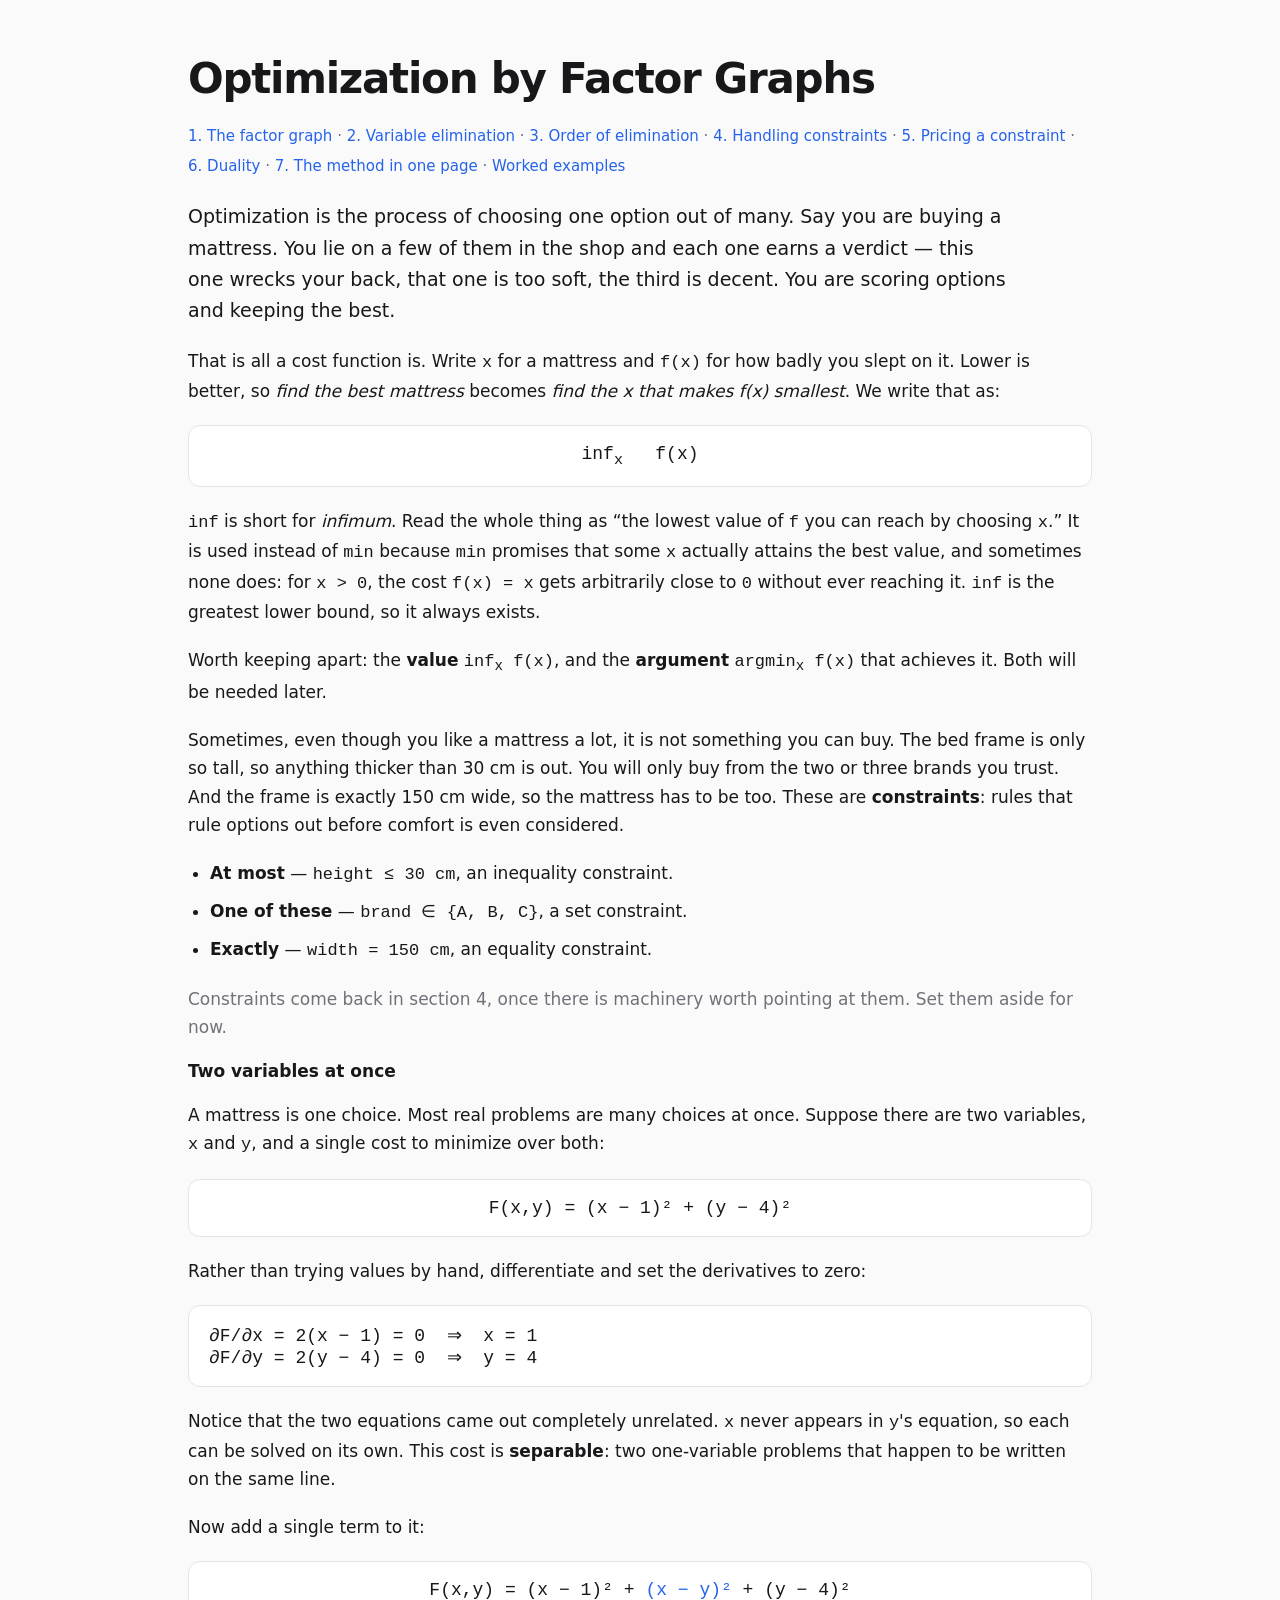
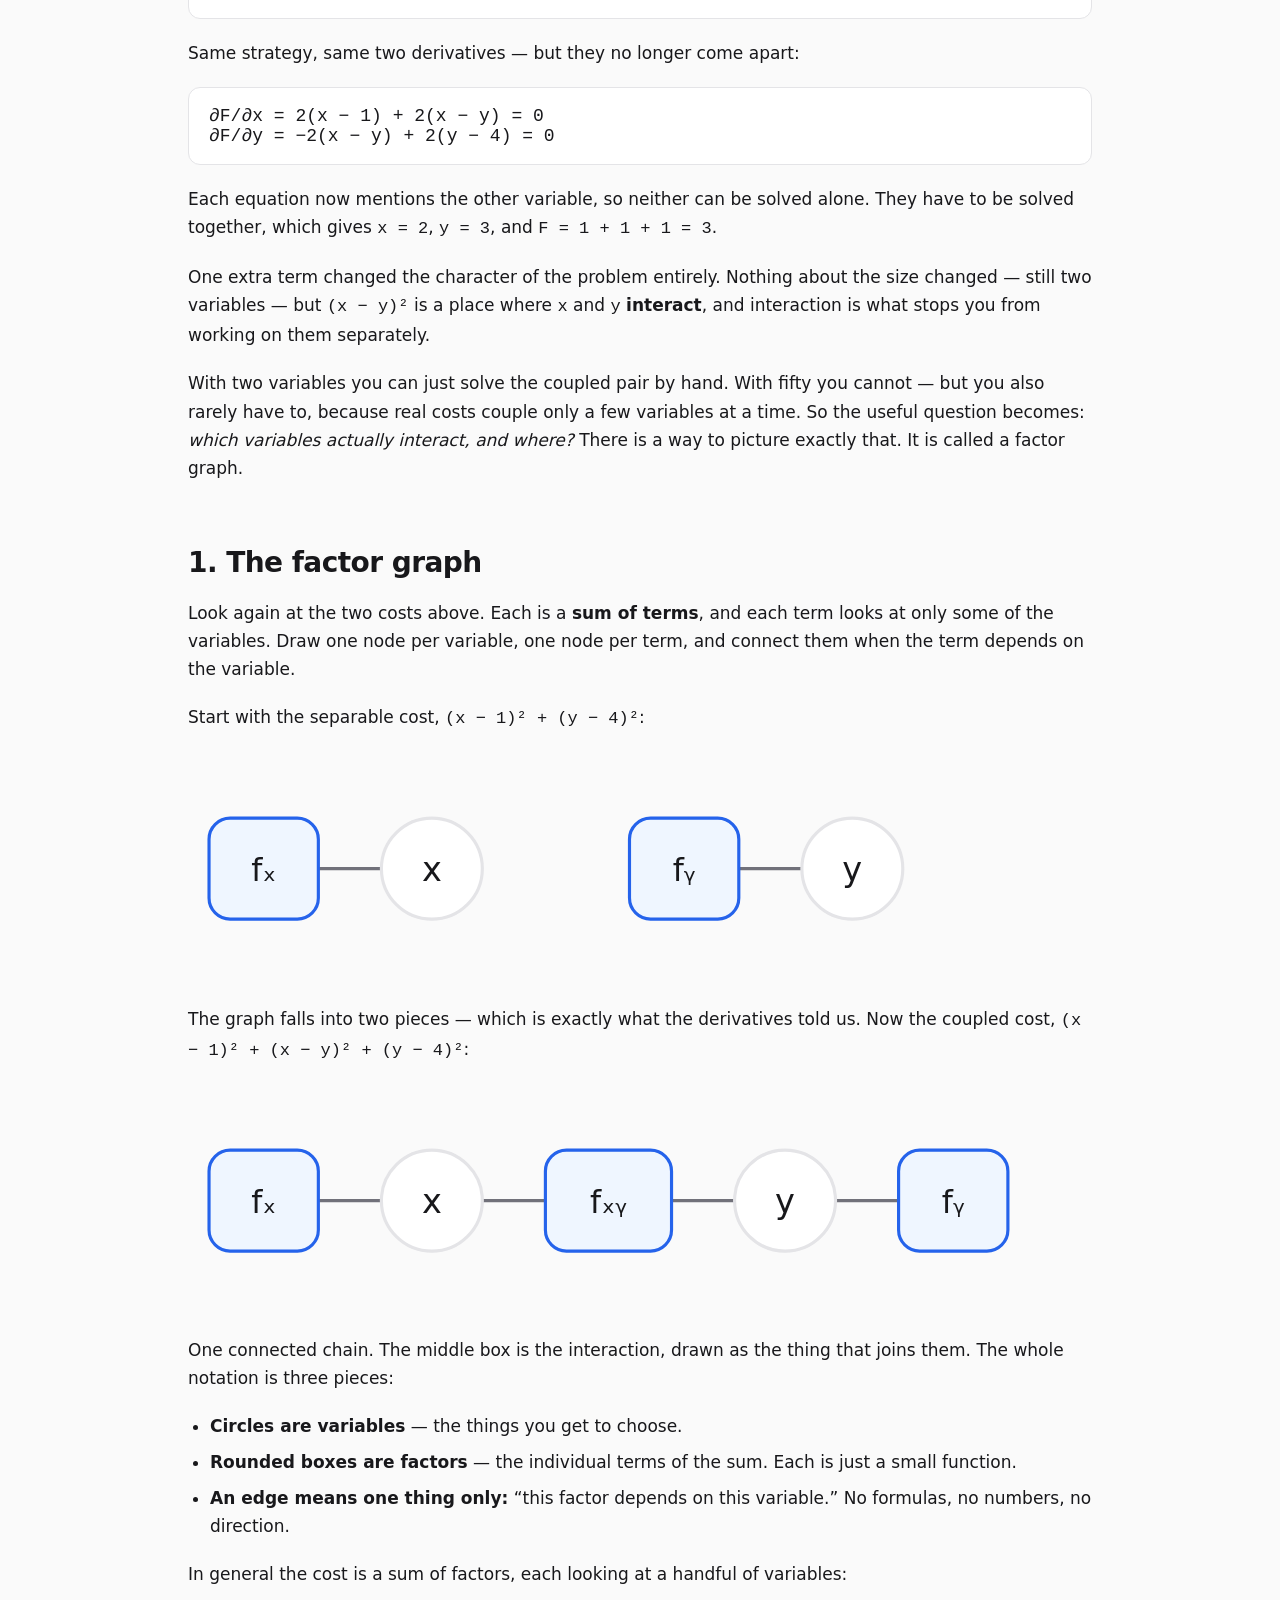
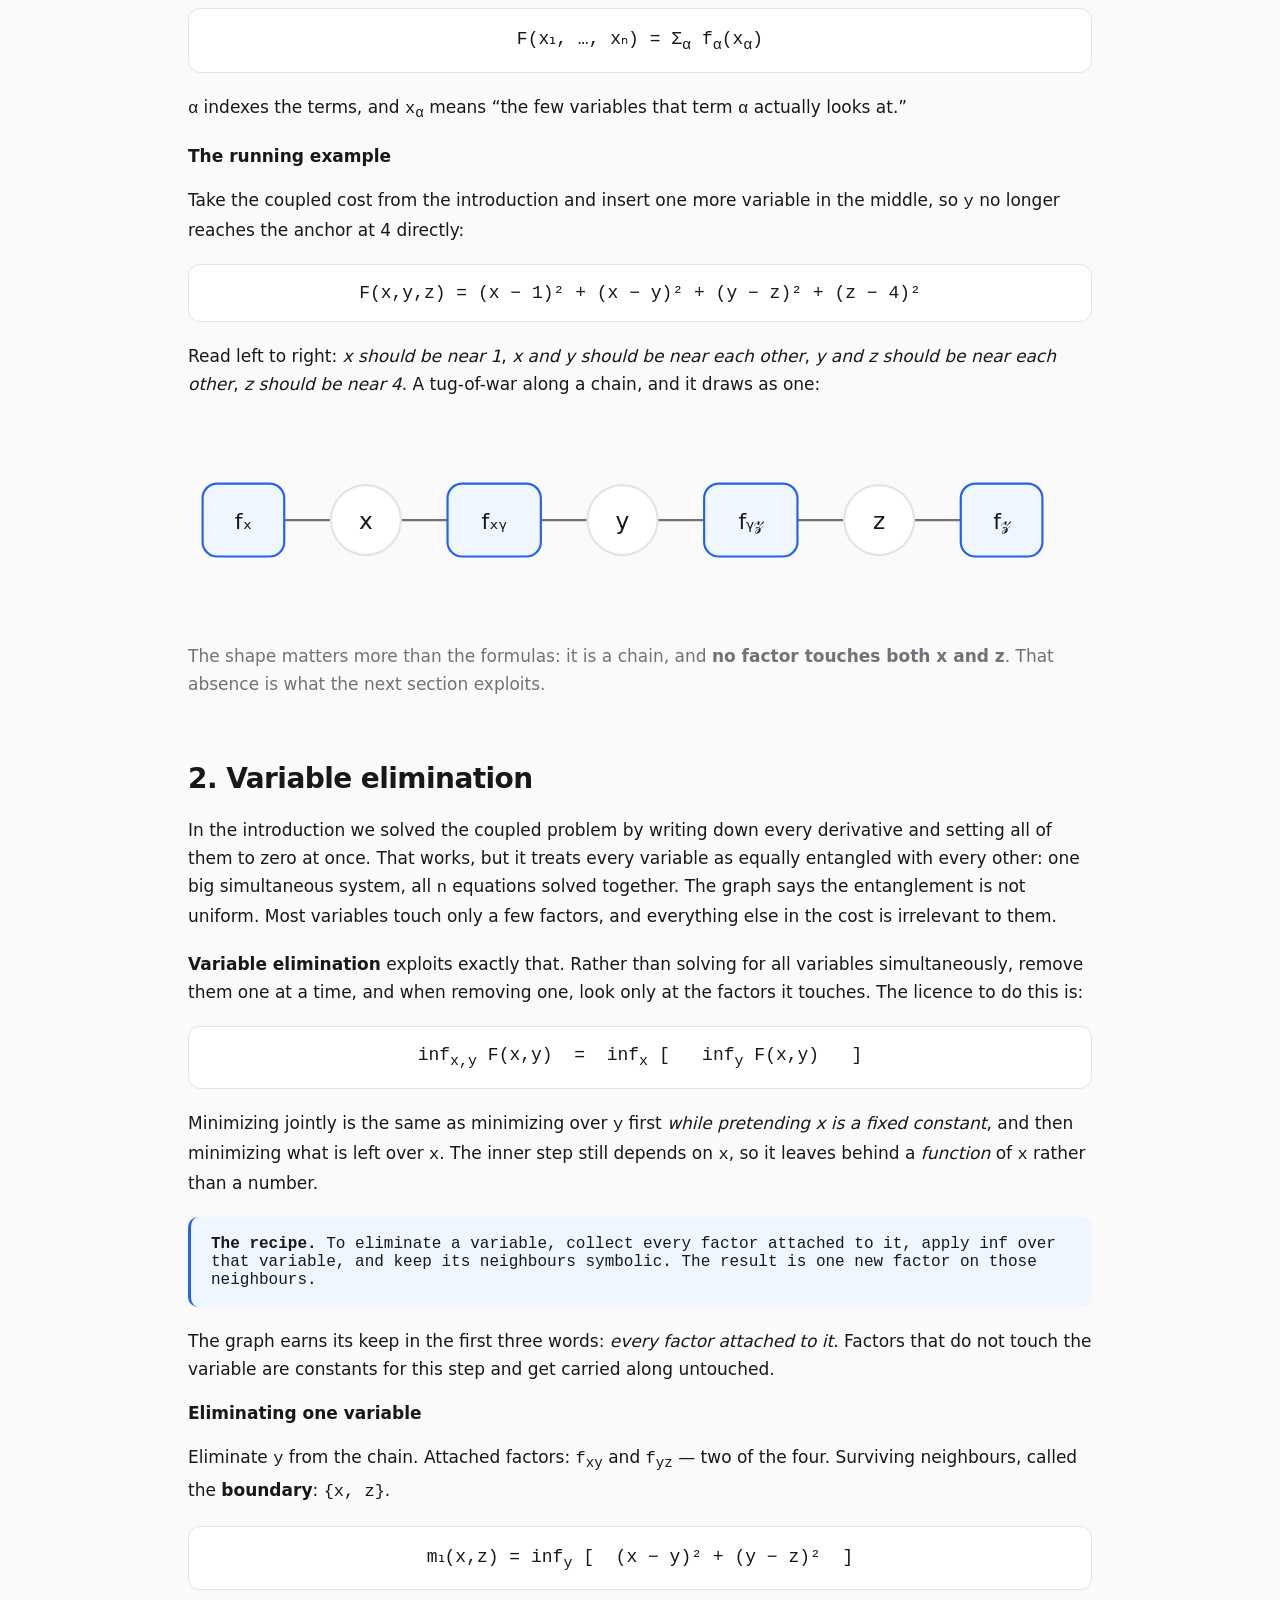
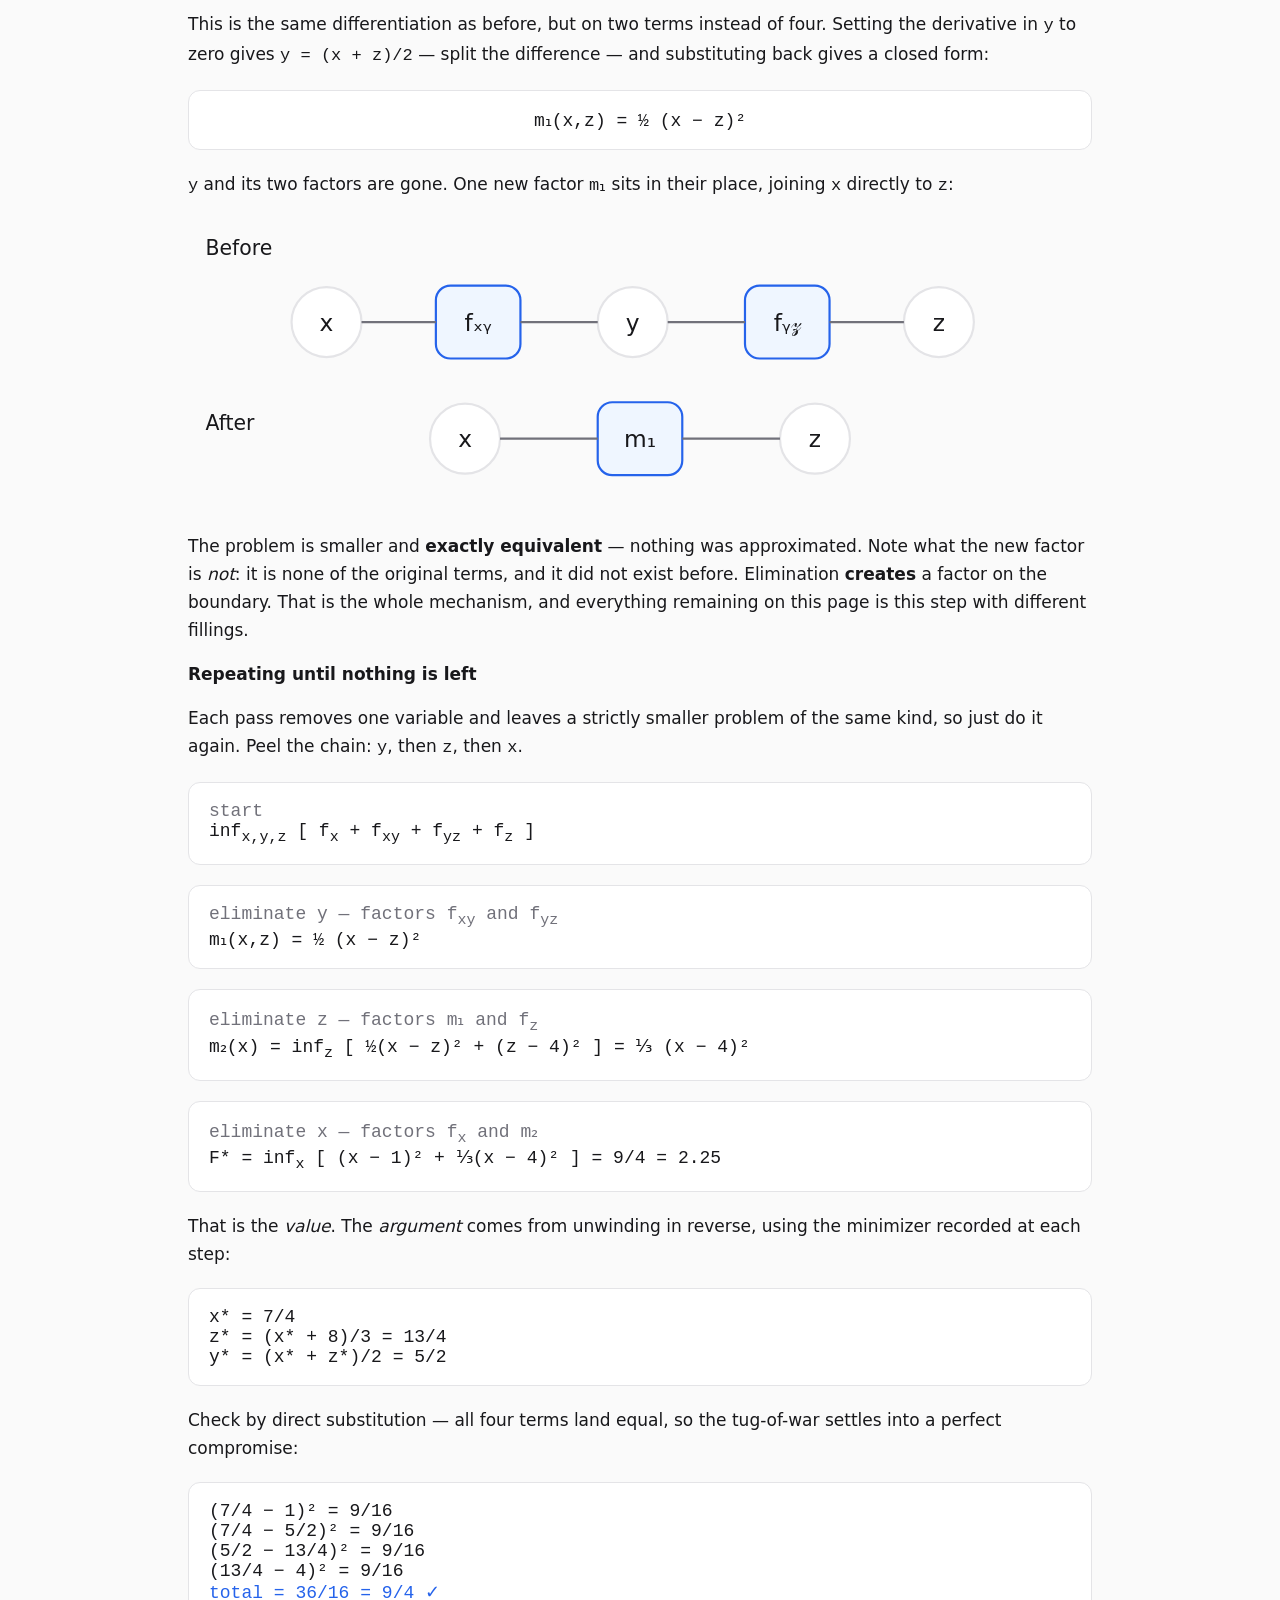
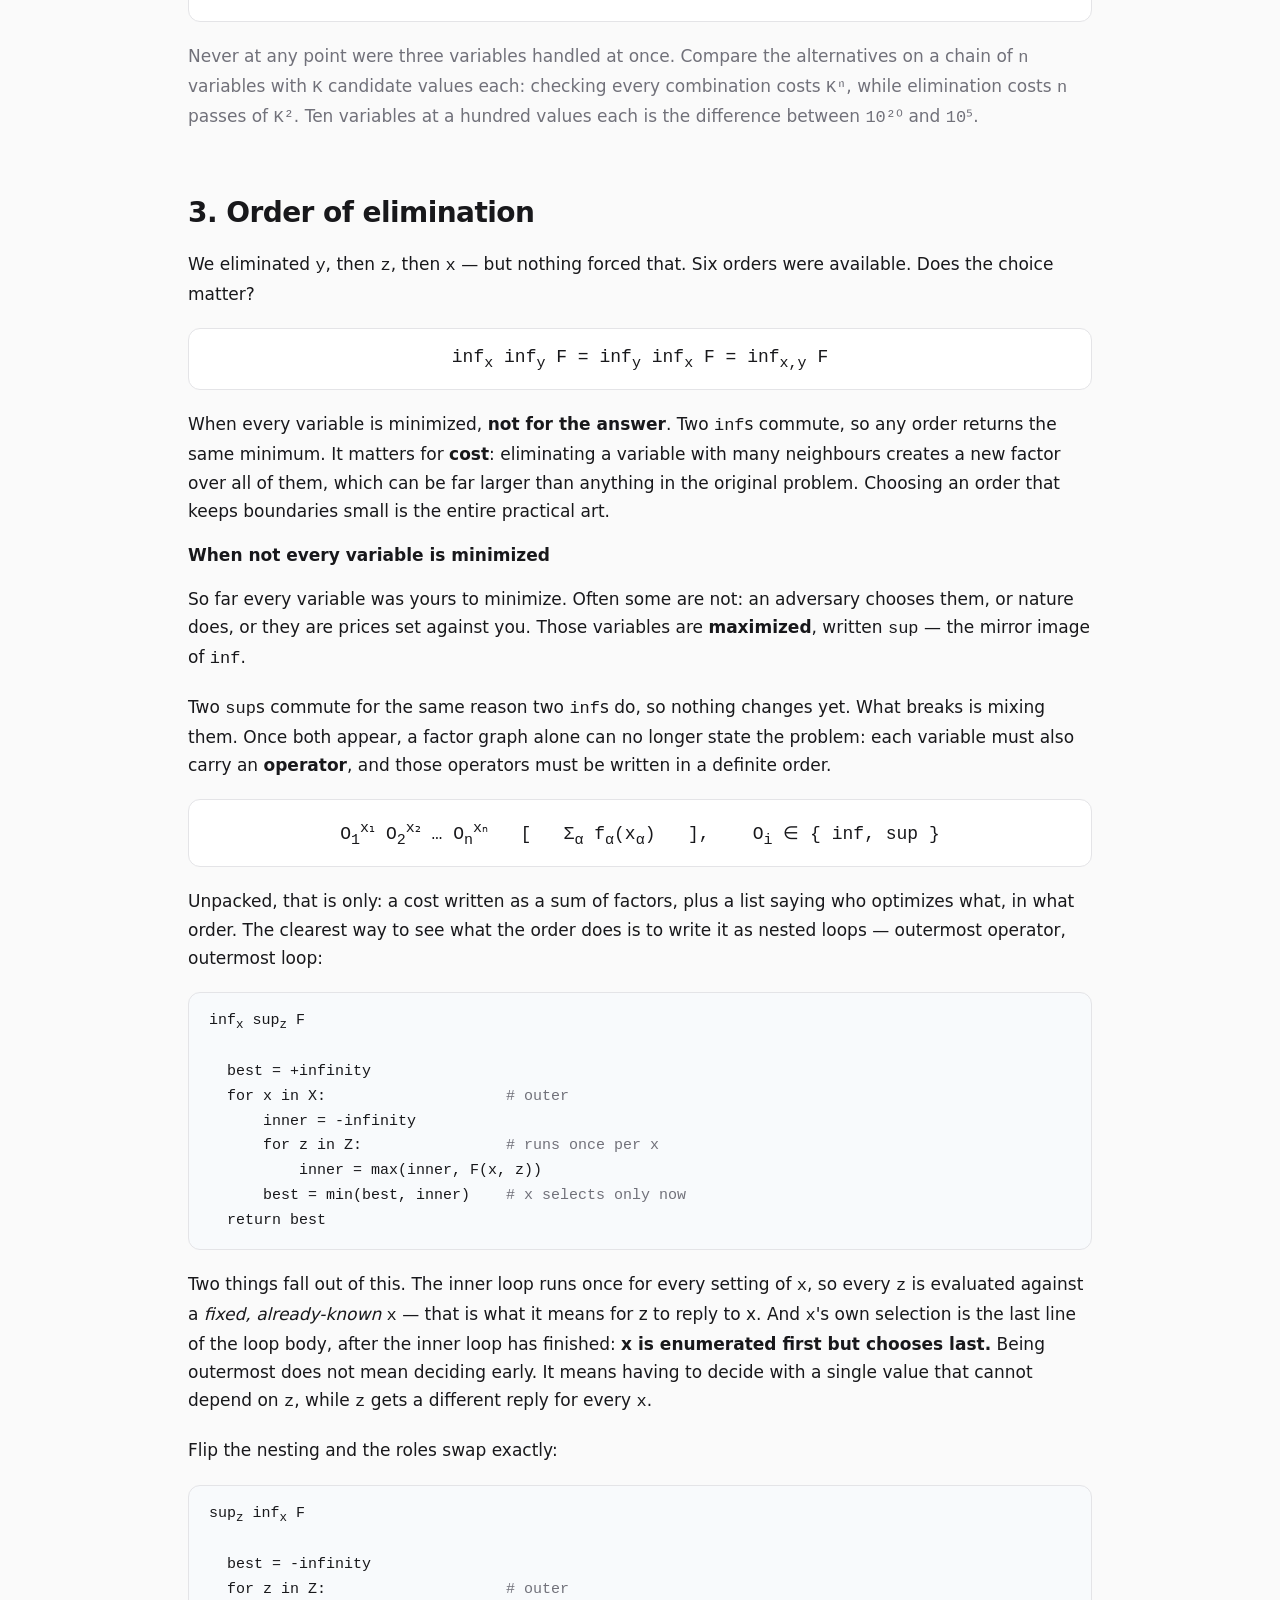
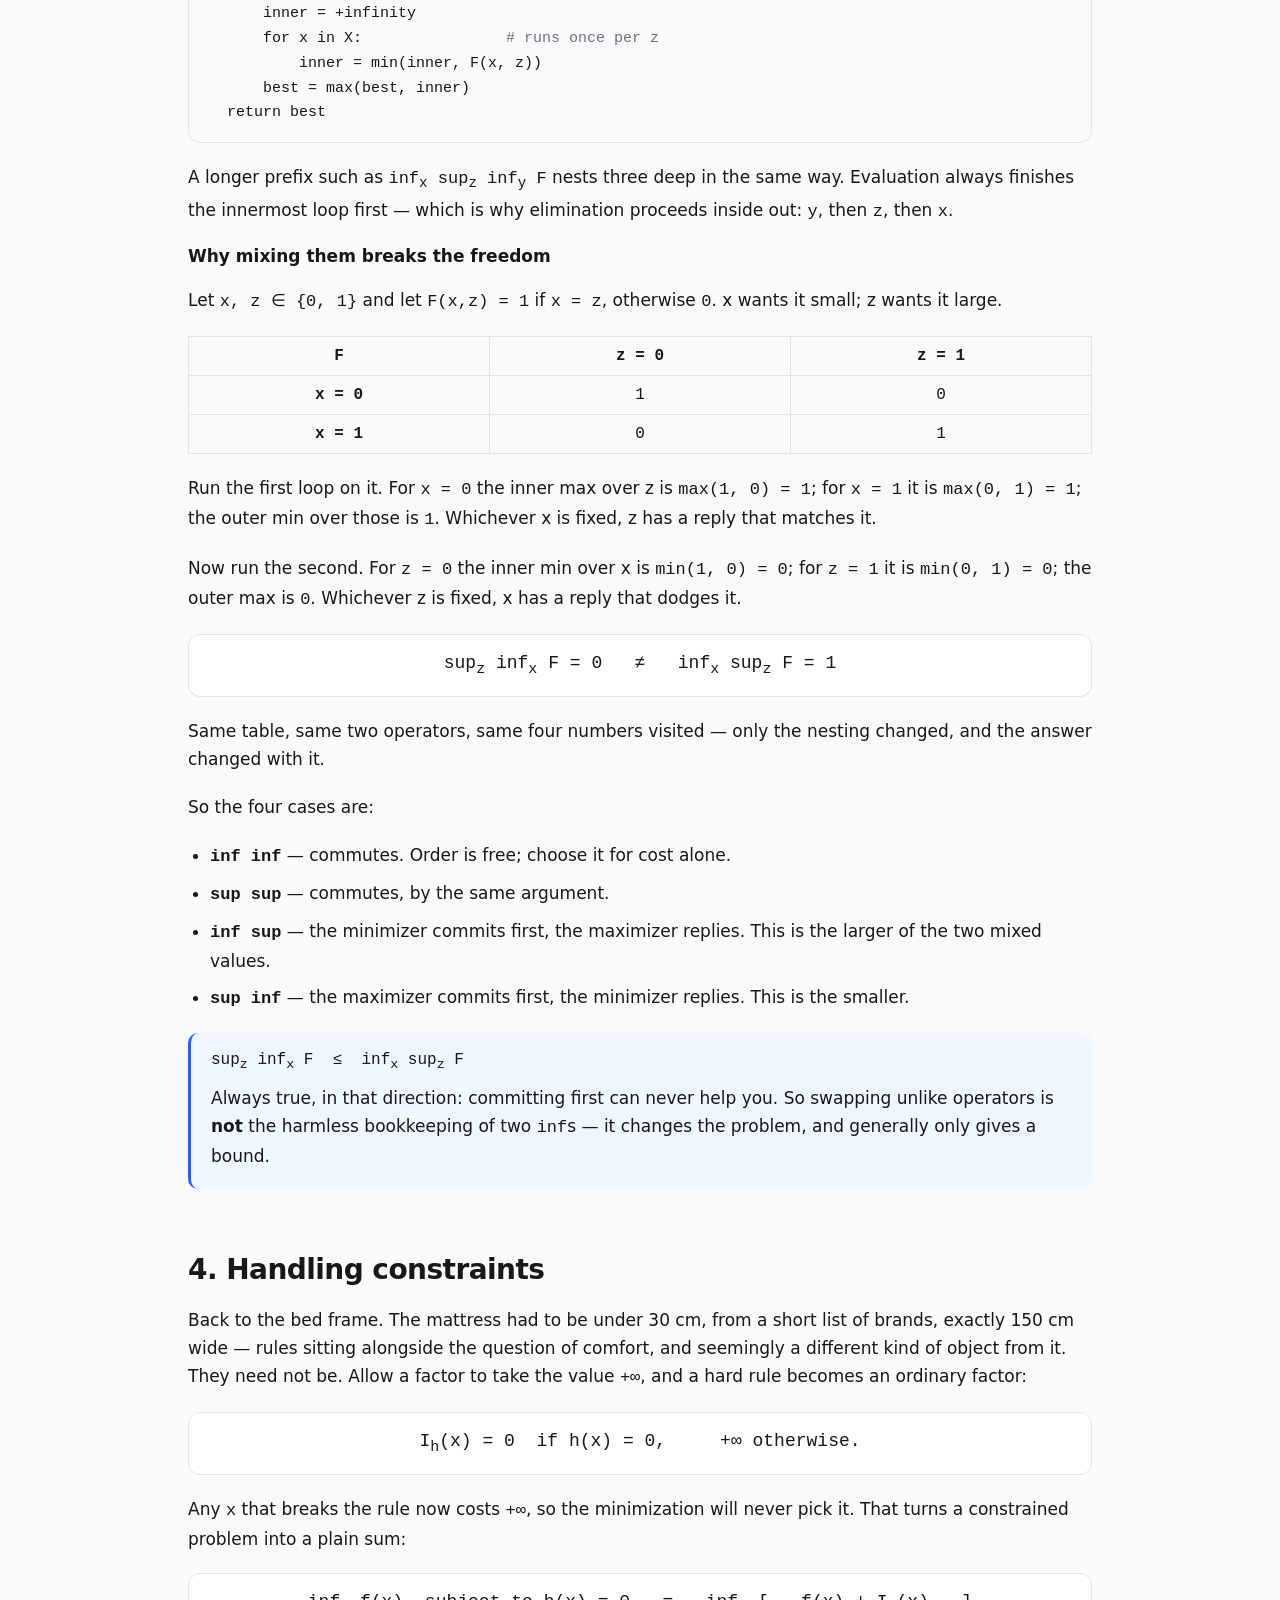
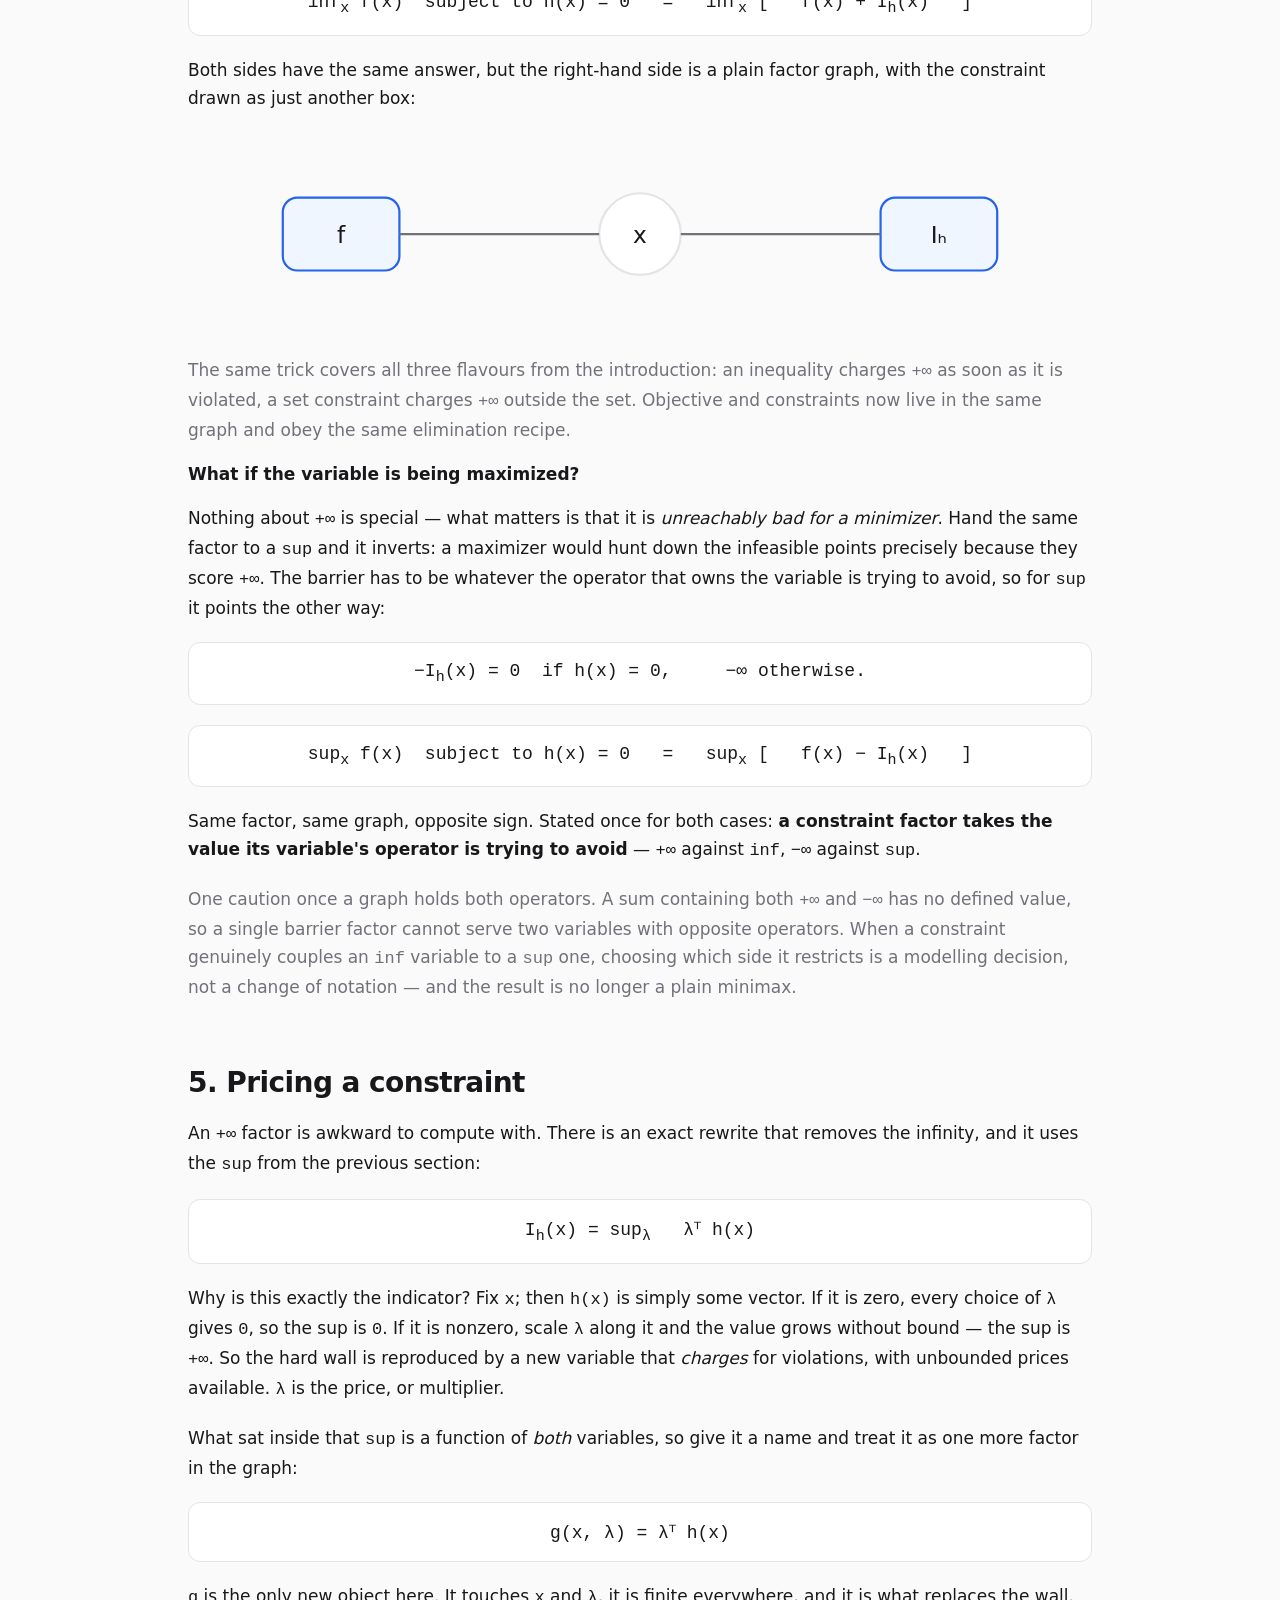
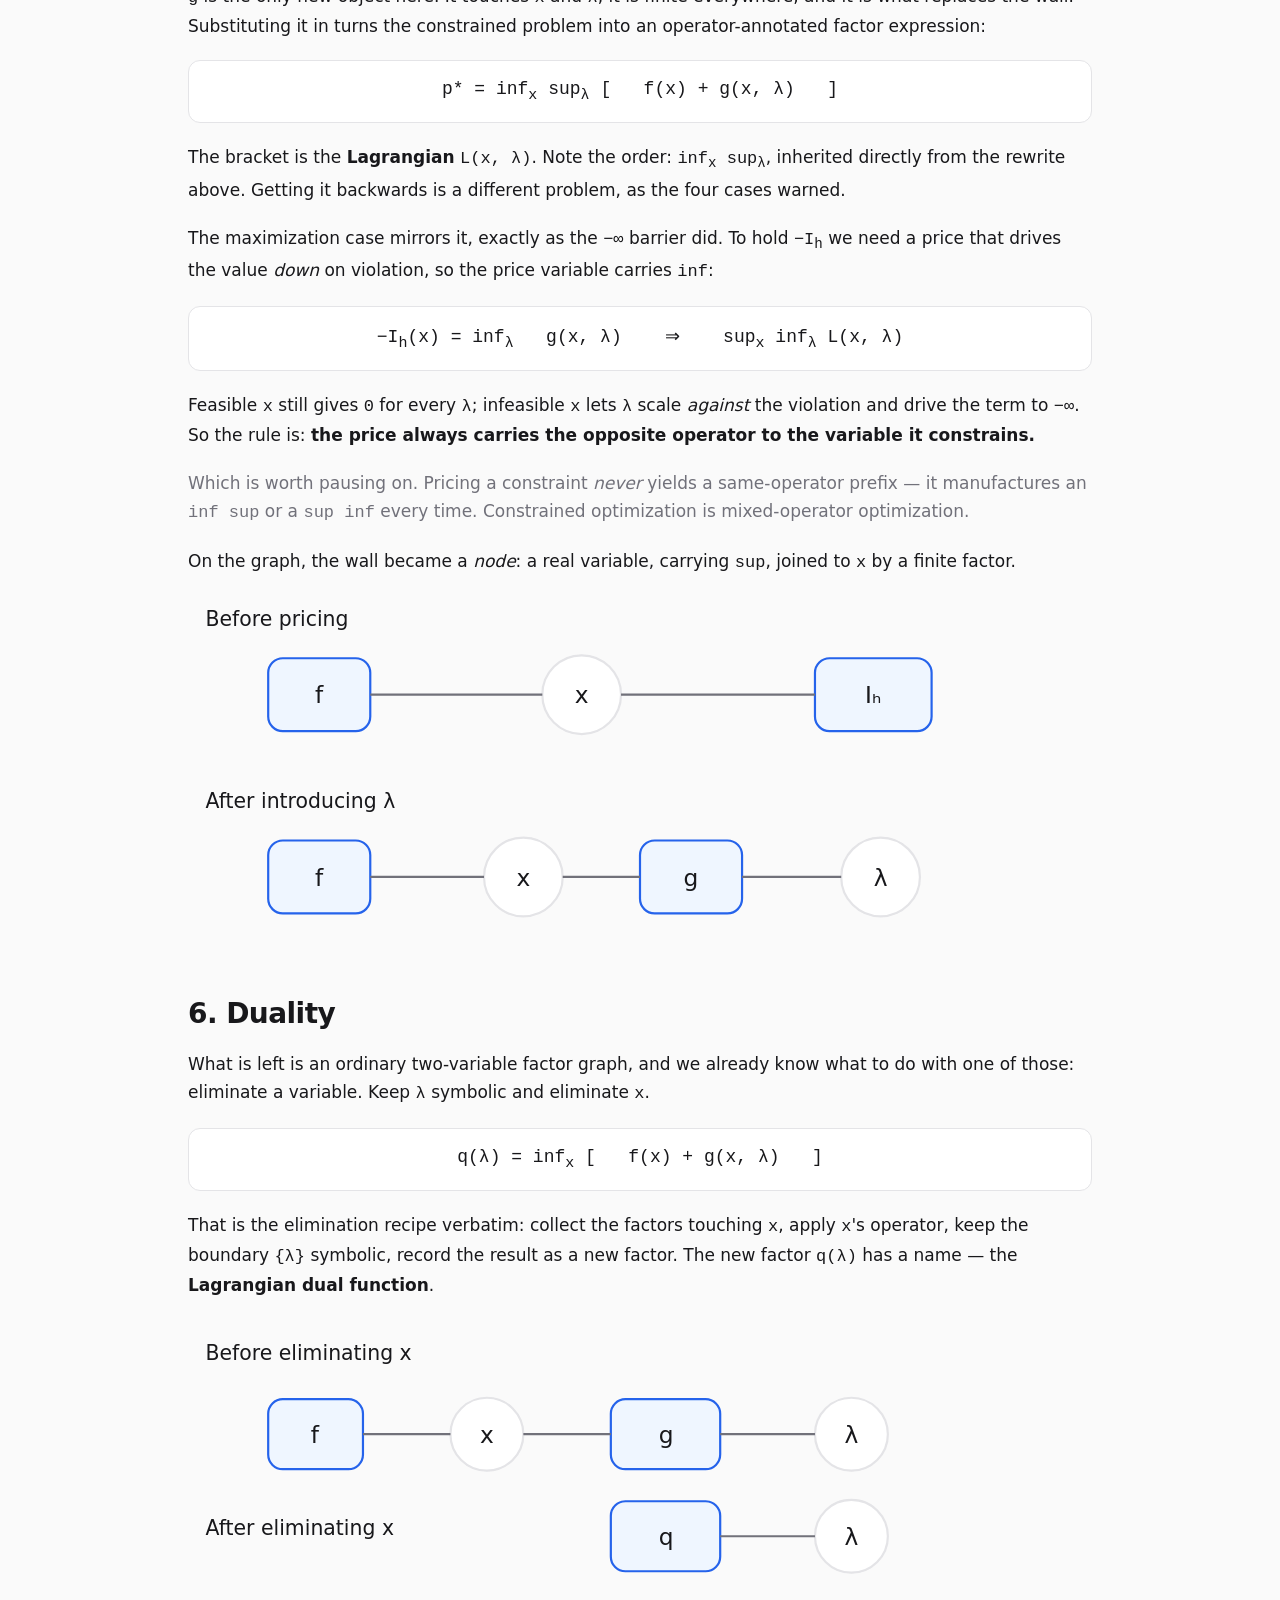
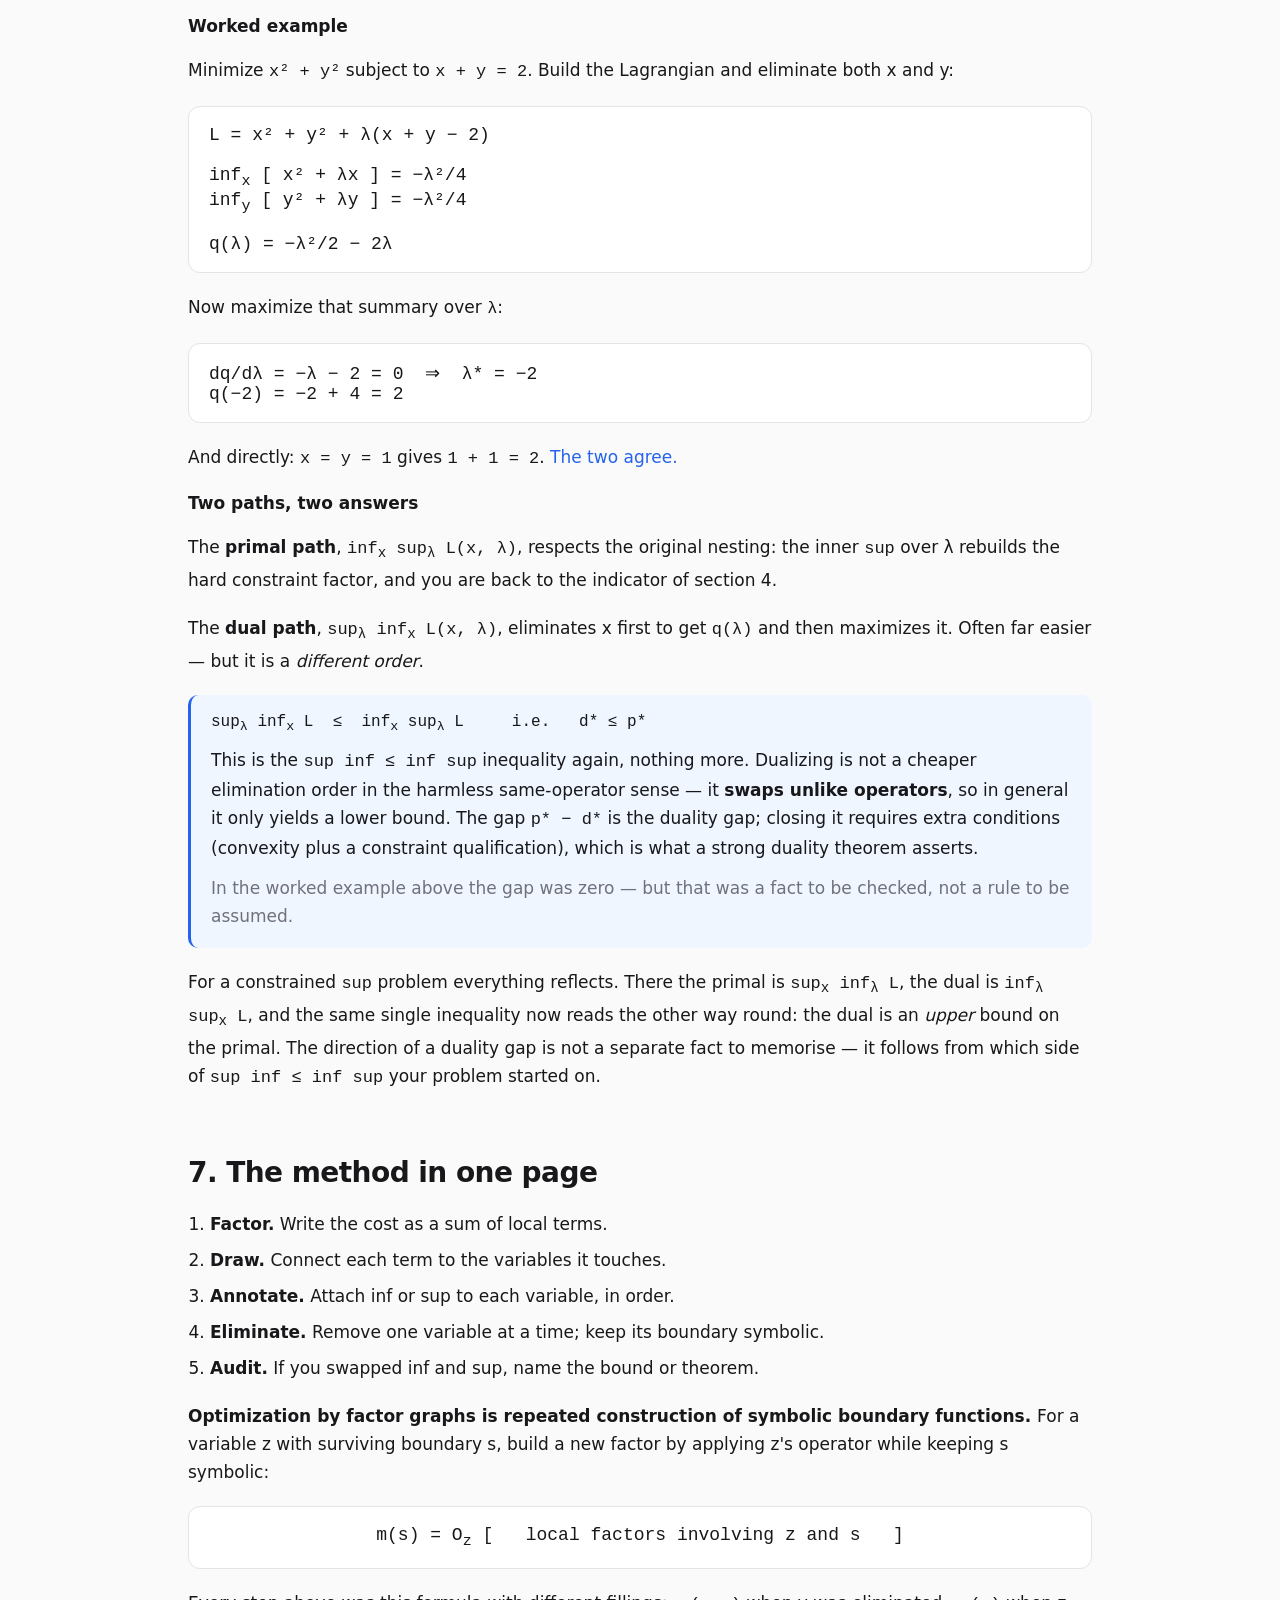
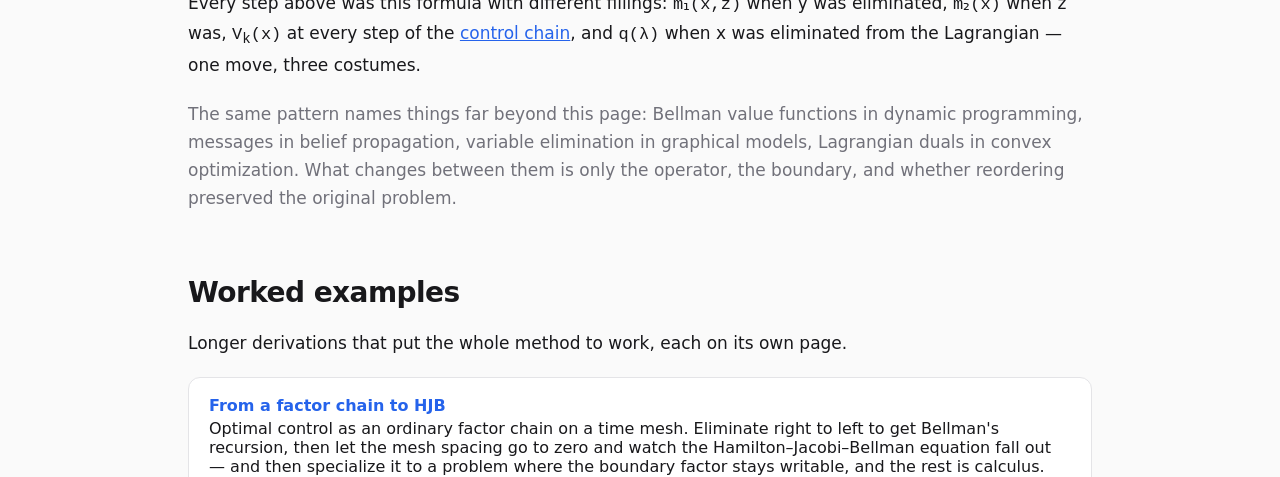
==== optimization/factor-graphs/index.html @ 4a29fe99 "vault backup: 2026-08-20 23:03:13" ====
<!doctype html>
<html lang="en">
<head>
  <meta charset="utf-8" />
  <meta name="viewport" content="width=device-width, initial-scale=1" />

  <title>Optimization by Factor Graphs</title>

  <link rel="stylesheet" href="style.css" />
</head>

<body>
<main>
<div id="fg-method">

  <!-- ======================================================
       INTRODUCTION
  ======================================================= -->

  <section id="intro">
    <h1>Optimization by Factor Graphs</h1>

    <nav class="contents">
      <a href="#factor-graph">1. The factor graph</a> ·
      <a href="#elimination">2. Variable elimination</a> ·
      <a href="#order">3. Order of elimination</a> ·
      <a href="#constraints">4. Handling constraints</a> ·
      <a href="#pricing">5. Pricing a constraint</a> ·
      <a href="#duality">6. Duality</a> ·
      <a href="#summary">7. The method in one page</a> ·
      <a href="#worked-examples">Worked examples</a>
    </nav>

    <p class="lead">
      Optimization is the process of choosing one option out of many. Say
      you are buying a mattress. You lie on a few of them in the shop and
      each one earns a verdict — this one wrecks your back, that one is too
      soft, the third is decent. You are scoring options and keeping the
      best.
    </p>

    <p>
      That is all a cost function is. Write <span class="math">x</span> for
      a mattress and <span class="math">f(x)</span> for how badly you slept
      on it. Lower is better, so <em>find the best mattress</em> becomes
      <em>find the x that makes f(x) smallest</em>. We write that as:
    </p>

    <div class="equation math centered">
      inf<sub>x</sub> &nbsp; f(x)
    </div>

    <p>
      <span class="math">inf</span> is short for <em>infimum</em>. Read the
      whole thing as “the lowest value of <span class="math">f</span> you
      can reach by choosing <span class="math">x</span>.” It is used instead
      of <span class="math">min</span> because
      <span class="math">min</span> promises that some
      <span class="math">x</span> actually attains the best value, and
      sometimes none does: for <span class="math">x &gt; 0</span>, the cost
      <span class="math">f(x) = x</span> gets arbitrarily close to
      <span class="math">0</span> without ever reaching it.
      <span class="math">inf</span> is the greatest lower bound, so it
      always exists.
    </p>

    <p>
      Worth keeping apart: the <strong>value</strong>
      <span class="math">inf<sub>x</sub> f(x)</span>, and the
      <strong>argument</strong> <span class="math">argmin<sub>x</sub> f(x)</span>
      that achieves it. Both will be needed later.
    </p>

    <p>
      Sometimes, even though you like a mattress a lot, it is not something
      you can buy. The bed frame is only so tall, so anything thicker than
      30 cm is out. You will only buy from the two or three brands you
      trust. And the frame is exactly 150 cm wide, so the mattress has to be
      too. These are <strong>constraints</strong>: rules that rule options
      out before comfort is even considered.
    </p>

    <ul>
      <li>
        <strong>At most</strong> —
        <span class="math">height ≤ 30 cm</span>, an inequality constraint.
      </li>
      <li>
        <strong>One of these</strong> —
        <span class="math">brand ∈ {A, B, C}</span>, a set constraint.
      </li>
      <li>
        <strong>Exactly</strong> —
        <span class="math">width = 150 cm</span>, an equality constraint.
      </li>
    </ul>

    <p class="muted">
      Constraints come back in section 4, once there is machinery worth
      pointing at them. Set them aside for now.
    </p>

    <h3>Two variables at once</h3>

    <p>
      A mattress is one choice. Most real problems are many choices at once.
      Suppose there are two variables, <span class="math">x</span> and
      <span class="math">y</span>, and a single cost to minimize over both:
    </p>

    <div class="equation math centered">
      F(x,y) = (x − 1)² + (y − 4)²
    </div>

    <p>
      Rather than trying values by hand, differentiate and set the
      derivatives to zero:
    </p>

    <div class="equation math">
      ∂F/∂x = 2(x − 1) = 0 &nbsp;⇒&nbsp; x = 1
      <br>
      ∂F/∂y = 2(y − 4) = 0 &nbsp;⇒&nbsp; y = 4
    </div>

    <p>
      Notice that the two equations came out completely unrelated.
      <span class="math">x</span> never appears in
      <span class="math">y</span>'s equation, so each can be solved on its
      own. This cost is <strong>separable</strong>: two one-variable
      problems that happen to be written on the same line.
    </p>

    <p>
      Now add a single term to it:
    </p>

    <div class="equation math centered">
      F(x,y) = (x − 1)² + <span class="accent">(x − y)²</span> + (y − 4)²
    </div>

    <p>
      Same strategy, same two derivatives — but they no longer come apart:
    </p>

    <div class="equation math">
      ∂F/∂x = 2(x − 1) + 2(x − y) = 0
      <br>
      ∂F/∂y = −2(x − y) + 2(y − 4) = 0
    </div>

    <p>
      Each equation now mentions the other variable, so neither can be
      solved alone. They have to be solved together, which gives
      <span class="math">x = 2</span>, <span class="math">y = 3</span>, and
      <span class="math">F = 1 + 1 + 1 = 3</span>.
    </p>

    <p>
      One extra term changed the character of the problem entirely. Nothing
      about the size changed — still two variables — but
      <span class="math">(x − y)²</span> is a place where
      <span class="math">x</span> and <span class="math">y</span>
      <strong>interact</strong>, and interaction is what stops you from
      working on them separately.
    </p>

    <p>
      With two variables you can just solve the coupled pair by hand. With
      fifty you cannot — but you also rarely have to, because real costs
      couple only a few variables at a time. So the useful question becomes:
      <em>which variables actually interact, and where?</em> There is a way
      to picture exactly that. It is called a factor graph.
    </p>
  </section>


  <!-- ======================================================
       1. THE FACTOR GRAPH
  ======================================================= -->

  <section id="factor-graph">
    <h2>1. The factor graph</h2>

    <p>
      Look again at the two costs above. Each is a <strong>sum of
      terms</strong>, and each term looks at only some of the variables.
      Draw one node per variable, one node per term, and connect them when
      the term depends on the variable.
    </p>

    <p>
      Start with the separable cost,
      <span class="math">(x − 1)² + (y − 4)²</span>:
    </p>

    <svg
      class="diagram"
      viewBox="0 0 430 110"
      role="img"
      aria-label="Separable cost drawn as two disconnected pieces: f_x joined to x, and f_y joined to y"
    >
      <line class="edge" x1="62" y1="55" x2="92" y2="55"/>
      <line class="edge" x1="262" y1="55" x2="292" y2="55"/>

      <rect class="factor" x="10" y="31" width="52" height="48" rx="10"/>
      <circle class="node" cx="116" cy="55" r="24"/>
      <rect class="factor" x="210" y="31" width="52" height="48" rx="10"/>
      <circle class="node" cx="316" cy="55" r="24"/>

      <text x="36" y="61" text-anchor="middle" fill="currentColor" font-size="15">fₓ</text>
      <text x="116" y="61" text-anchor="middle" fill="currentColor" font-size="16">x</text>
      <text x="236" y="61" text-anchor="middle" fill="currentColor" font-size="15">fᵧ</text>
      <text x="316" y="61" text-anchor="middle" fill="currentColor" font-size="16">y</text>
    </svg>

    <p>
      The graph falls into two pieces — which is exactly what the
      derivatives told us. Now the coupled cost,
      <span class="math">(x − 1)² + (x − y)² + (y − 4)²</span>:
    </p>

    <svg
      class="diagram"
      viewBox="0 0 430 110"
      role="img"
      aria-label="Coupled cost drawn as a connected chain: f_x, x, f_xy, y, f_y"
    >
      <line class="edge" x1="62" y1="55" x2="92" y2="55"/>
      <line class="edge" x1="140" y1="55" x2="170" y2="55"/>
      <line class="edge" x1="230" y1="55" x2="260" y2="55"/>
      <line class="edge" x1="308" y1="55" x2="338" y2="55"/>

      <rect class="factor" x="10" y="31" width="52" height="48" rx="10"/>
      <circle class="node" cx="116" cy="55" r="24"/>
      <rect class="factor" x="170" y="31" width="60" height="48" rx="10"/>
      <circle class="node" cx="284" cy="55" r="24"/>
      <rect class="factor" x="338" y="31" width="52" height="48" rx="10"/>

      <text x="36" y="61" text-anchor="middle" fill="currentColor" font-size="15">fₓ</text>
      <text x="116" y="61" text-anchor="middle" fill="currentColor" font-size="16">x</text>
      <text x="200" y="61" text-anchor="middle" fill="currentColor" font-size="15">fₓᵧ</text>
      <text x="284" y="61" text-anchor="middle" fill="currentColor" font-size="16">y</text>
      <text x="364" y="61" text-anchor="middle" fill="currentColor" font-size="15">fᵧ</text>
    </svg>

    <p>
      One connected chain. The middle box is the interaction, drawn as the
      thing that joins them. The whole notation is three pieces:
    </p>

    <ul>
      <li>
        <strong>Circles are variables</strong> — the things you get to
        choose.
      </li>
      <li>
        <strong>Rounded boxes are factors</strong> — the individual terms of
        the sum. Each is just a small function.
      </li>
      <li>
        <strong>An edge means one thing only:</strong> “this factor depends
        on this variable.” No formulas, no numbers, no direction.
      </li>
    </ul>

    <p>
      In general the cost is a sum of factors, each looking at a handful of
      variables:
    </p>

    <div class="equation math centered">
      F(x₁, …, xₙ)
      =
      Σ<sub>α</sub> f<sub>α</sub>(x<sub>α</sub>)
    </div>

    <p>
      <span class="math">α</span> indexes the terms, and
      <span class="math">x<sub>α</sub></span> means “the few variables that
      term <span class="math">α</span> actually looks at.”
    </p>

    <h3>The running example</h3>

    <p>
      Take the coupled cost from the introduction and insert one more
      variable in the middle, so <span class="math">y</span> no longer
      reaches the anchor at 4 directly:
    </p>

    <div class="equation math centered">
      F(x,y,z)
      =
      (x − 1)²
      +
      (x − y)²
      +
      (y − z)²
      +
      (z − 4)²
    </div>

    <p>
      Read left to right: <em>x should be near 1</em>, <em>x and y should be
      near each other</em>, <em>y and z should be near each other</em>,
      <em>z should be near 4</em>. A tug-of-war along a chain, and it draws
      as one:
    </p>

    <svg
      class="diagram"
      viewBox="0 0 620 140"
      role="img"
      aria-label="Factor graph of the three-variable chain: f_x, x, f_xy, y, f_yz, z, f_z"
    >
      <line class="edge" x1="66" y1="70" x2="98" y2="70"/>
      <line class="edge" x1="146" y1="70" x2="178" y2="70"/>
      <line class="edge" x1="242" y1="70" x2="274" y2="70"/>
      <line class="edge" x1="322" y1="70" x2="354" y2="70"/>
      <line class="edge" x1="418" y1="70" x2="450" y2="70"/>
      <line class="edge" x1="498" y1="70" x2="530" y2="70"/>

      <rect class="factor" x="10" y="45" width="56" height="50" rx="10"/>
      <circle class="node" cx="122" cy="70" r="24"/>
      <rect class="factor" x="178" y="45" width="64" height="50" rx="10"/>
      <circle class="node" cx="298" cy="70" r="24"/>
      <rect class="factor" x="354" y="45" width="64" height="50" rx="10"/>
      <circle class="node" cx="474" cy="70" r="24"/>
      <rect class="factor" x="530" y="45" width="56" height="50" rx="10"/>

      <text x="38" y="76" text-anchor="middle" fill="currentColor" font-size="15">fₓ</text>
      <text x="122" y="76" text-anchor="middle" fill="currentColor" font-size="16">x</text>
      <text x="210" y="76" text-anchor="middle" fill="currentColor" font-size="15">fₓᵧ</text>
      <text x="298" y="76" text-anchor="middle" fill="currentColor" font-size="16">y</text>
      <text x="386" y="76" text-anchor="middle" fill="currentColor" font-size="15">fᵧ𝓏</text>
      <text x="474" y="76" text-anchor="middle" fill="currentColor" font-size="16">z</text>
      <text x="558" y="76" text-anchor="middle" fill="currentColor" font-size="15">f𝓏</text>
    </svg>

    <p class="muted">
      The shape matters more than the formulas: it is a chain, and
      <strong>no factor touches both x and z</strong>. That absence is what
      the next section exploits.
    </p>
  </section>


  <!-- ======================================================
       2. VARIABLE ELIMINATION
  ======================================================= -->

  <section id="elimination">
    <h2>2. Variable elimination</h2>

    <p>
      In the introduction we solved the coupled problem by writing down
      every derivative and setting all of them to zero at once. That works,
      but it treats every variable as equally entangled with every other:
      one big simultaneous system, all <span class="math">n</span> equations
      solved together. The graph says the entanglement is not uniform. Most
      variables touch only a few factors, and everything else in the cost is
      irrelevant to them.
    </p>

    <p>
      <strong>Variable elimination</strong> exploits exactly that. Rather
      than solving for all variables simultaneously, remove them one at a
      time, and when removing one, look only at the factors it touches. The
      licence to do this is:
    </p>

    <div class="equation math centered">
      inf<sub>x,y</sub> F(x,y)
      &nbsp;=&nbsp;
      inf<sub>x</sub>
      [
      &nbsp; inf<sub>y</sub> F(x,y) &nbsp;
      ]
    </div>

    <p>
      Minimizing jointly is the same as minimizing over
      <span class="math">y</span> first
      <em>while pretending x is a fixed constant</em>, and then minimizing
      what is left over <span class="math">x</span>. The inner step still
      depends on <span class="math">x</span>, so it leaves behind a
      <em>function</em> of <span class="math">x</span> rather than a number.
    </p>

    <div class="viz-callout math">
      <strong>The recipe.</strong>
      To eliminate a variable, collect every factor attached to it,
      apply <span class="math">inf</span> over that variable,
      and keep its neighbours symbolic.
      The result is one new factor on those neighbours.
    </div>

    <p>
      The graph earns its keep in the first three words: <em>every factor
      attached to it</em>. Factors that do not touch the variable are
      constants for this step and get carried along untouched.
    </p>

    <h3>Eliminating one variable</h3>

    <p>
      Eliminate <span class="math">y</span> from the chain. Attached
      factors: <span class="math">f<sub>xy</sub></span> and
      <span class="math">f<sub>yz</sub></span> — two of the four. Surviving
      neighbours, called the <strong>boundary</strong>:
      <span class="math">{x, z}</span>.
    </p>

    <div class="equation math centered">
      m₁(x,z)
      =
      inf<sub>y</sub>
      [
      &nbsp;(x − y)² + (y − z)²&nbsp;
      ]
    </div>

    <p>
      This is the same differentiation as before, but on two terms instead
      of four. Setting the derivative in <span class="math">y</span> to zero
      gives <span class="math">y = (x + z)/2</span> — split the difference —
      and substituting back gives a closed form:
    </p>

    <div class="equation math centered">
      m₁(x,z) = ½ (x − z)²
    </div>

    <p>
      <span class="math">y</span> and its two factors are gone. One new
      factor <span class="math">m₁</span> sits in their place, joining
      <span class="math">x</span> directly to <span class="math">z</span>:
    </p>

    <svg
      class="diagram"
      viewBox="0 0 620 200"
      role="img"
      aria-label="Eliminating y produces a new factor m-one joining x and z"
    >
      <text x="12" y="24" fill="currentColor" font-size="14">Before</text>

      <circle class="node" cx="95" cy="70" r="24"/>
      <rect class="factor" x="170" y="45" width="58" height="50" rx="10"/>
      <circle class="node" cx="305" cy="70" r="24"/>
      <rect class="factor" x="382" y="45" width="58" height="50" rx="10"/>
      <circle class="node" cx="515" cy="70" r="24"/>

      <line class="edge" x1="119" y1="70" x2="170" y2="70"/>
      <line class="edge" x1="228" y1="70" x2="281" y2="70"/>
      <line class="edge" x1="329" y1="70" x2="382" y2="70"/>
      <line class="edge" x1="440" y1="70" x2="491" y2="70"/>

      <text x="95" y="76" text-anchor="middle" fill="currentColor">x</text>
      <text x="199" y="76" text-anchor="middle" fill="currentColor">fₓᵧ</text>
      <text x="305" y="76" text-anchor="middle" fill="currentColor">y</text>
      <text x="411" y="76" text-anchor="middle" fill="currentColor">fᵧ𝓏</text>
      <text x="515" y="76" text-anchor="middle" fill="currentColor">z</text>

      <text x="12" y="144" fill="currentColor" font-size="14">After</text>

      <circle class="node" cx="190" cy="150" r="24"/>
      <rect class="factor" x="281" y="125" width="58" height="50" rx="10"/>
      <circle class="node" cx="430" cy="150" r="24"/>

      <line class="edge" x1="214" y1="150" x2="281" y2="150"/>
      <line class="edge" x1="339" y1="150" x2="406" y2="150"/>

      <text x="190" y="156" text-anchor="middle" fill="currentColor">x</text>
      <text x="310" y="156" text-anchor="middle" fill="currentColor">m₁</text>
      <text x="430" y="156" text-anchor="middle" fill="currentColor">z</text>
    </svg>

    <p>
      The problem is smaller and <strong>exactly equivalent</strong> —
      nothing was approximated. Note what the new factor is <em>not</em>: it
      is none of the original terms, and it did not exist before.
      Elimination <strong>creates</strong> a factor on the boundary. That is
      the whole mechanism, and everything remaining on this page is this
      step with different fillings.
    </p>

    <h3>Repeating until nothing is left</h3>

    <p>
      Each pass removes one variable and leaves a strictly smaller problem
      of the same kind, so just do it again. Peel the chain:
      <span class="math">y</span>, then <span class="math">z</span>, then
      <span class="math">x</span>.
    </p>

    <div class="equation math">
      <div class="muted">start</div>
      inf<sub>x,y,z</sub>
      [ f<sub>x</sub> + f<sub>xy</sub> + f<sub>yz</sub> + f<sub>z</sub> ]
    </div>

    <div class="equation math">
      <div class="muted">eliminate y — factors f<sub>xy</sub> and f<sub>yz</sub></div>
      m₁(x,z) = ½ (x − z)²
    </div>

    <div class="equation math">
      <div class="muted">eliminate z — factors m₁ and f<sub>z</sub></div>
      m₂(x) = inf<sub>z</sub> [ ½(x − z)² + (z − 4)² ] = ⅓ (x − 4)²
    </div>

    <div class="equation math">
      <div class="muted">eliminate x — factors f<sub>x</sub> and m₂</div>
      F* = inf<sub>x</sub> [ (x − 1)² + ⅓(x − 4)² ] = 9/4 = 2.25
    </div>

    <p>
      That is the <em>value</em>. The <em>argument</em> comes from unwinding
      in reverse, using the minimizer recorded at each step:
    </p>

    <div class="equation math">
      x* = 7/4
      <br>
      z* = (x* + 8)/3 = 13/4
      <br>
      y* = (x* + z*)/2 = 5/2
    </div>

    <p>
      Check by direct substitution — all four terms land equal, so the
      tug-of-war settles into a perfect compromise:
    </p>

    <div class="equation math">
      (7/4 − 1)² = 9/16
      <br>
      (7/4 − 5/2)² = 9/16
      <br>
      (5/2 − 13/4)² = 9/16
      <br>
      (13/4 − 4)² = 9/16
      <br>
      <span class="accent">total = 36/16 = 9/4 ✓</span>
    </div>

    <p class="muted">
      Never at any point were three variables handled at once. Compare the
      alternatives on a chain of <span class="math">n</span> variables with
      <span class="math">K</span> candidate values each: checking every
      combination costs <span class="math">Kⁿ</span>, while elimination
      costs <span class="math">n</span> passes of
      <span class="math">K²</span>. Ten variables at a hundred values each
      is the difference between <span class="math">10²⁰</span> and
      <span class="math">10⁵</span>.
    </p>
  </section>


  <!-- ======================================================
       3. ORDER OF ELIMINATION
  ======================================================= -->

  <section id="order">
    <h2>3. Order of elimination</h2>

    <p>
      We eliminated <span class="math">y</span>, then
      <span class="math">z</span>, then <span class="math">x</span> — but
      nothing forced that. Six orders were available. Does the choice
      matter?
    </p>

    <div class="equation math centered">
      inf<sub>x</sub> inf<sub>y</sub> F
      =
      inf<sub>y</sub> inf<sub>x</sub> F
      =
      inf<sub>x,y</sub> F
    </div>

    <p>
      When every variable is minimized, <strong>not for the answer</strong>.
      Two <span class="math">inf</span>s commute, so any order returns the
      same minimum. It matters for <strong>cost</strong>: eliminating a
      variable with many neighbours creates a new factor over all of them,
      which can be far larger than anything in the original problem.
      Choosing an order that keeps boundaries small is the entire practical
      art.
    </p>

    <h3>When not every variable is minimized</h3>

    <p>
      So far every variable was yours to minimize. Often some are not: an
      adversary chooses them, or nature does, or they are prices set against
      you. Those variables are <strong>maximized</strong>, written
      <span class="math">sup</span> — the mirror image of
      <span class="math">inf</span>.
    </p>

    <p>
      Two <span class="math">sup</span>s commute for the same reason two
      <span class="math">inf</span>s do, so nothing changes yet. What breaks
      is mixing them. Once both appear, a factor graph alone can no longer
      state the problem: each variable must also carry an
      <strong>operator</strong>, and those operators must be written in a
      definite order.
    </p>

    <div class="equation math centered">
      O<sub>1</sub><sup>x₁</sup>
      O<sub>2</sub><sup>x₂</sup>
      …
      O<sub>n</sub><sup>xₙ</sup>
      &nbsp;
      [ &nbsp; Σ<sub>α</sub> f<sub>α</sub>(x<sub>α</sub>) &nbsp; ],
      &nbsp;&nbsp;
      O<sub>i</sub> ∈ { inf, sup }
    </div>

    <p>
      Unpacked, that is only: a cost written as a sum of factors, plus a
      list saying who optimizes what, in what order. The clearest way to see
      what the order does is to write it as nested loops — outermost
      operator, outermost loop:
    </p>

    <pre class="code">inf<sub>x</sub> sup<sub>z</sub> F

  best = +infinity
  for x in X:                    <span class="cm"># outer</span>
      inner = -infinity
      for z in Z:                <span class="cm"># runs once per x</span>
          inner = max(inner, F(x, z))
      best = min(best, inner)    <span class="cm"># x selects only now</span>
  return best</pre>

    <p>
      Two things fall out of this. The inner loop runs once for every
      setting of <span class="math">x</span>, so every
      <span class="math">z</span> is evaluated against a
      <em>fixed, already-known</em> <span class="math">x</span> — that is
      what it means for z to reply to x. And
      <span class="math">x</span>'s own selection is the last line of the
      loop body, after the inner loop has finished: <strong>x is enumerated
      first but chooses last.</strong> Being outermost does not mean
      deciding early. It means having to decide with a single value that
      cannot depend on <span class="math">z</span>, while
      <span class="math">z</span> gets a different reply for every
      <span class="math">x</span>.
    </p>

    <p>
      Flip the nesting and the roles swap exactly:
    </p>

    <pre class="code">sup<sub>z</sub> inf<sub>x</sub> F

  best = -infinity
  for z in Z:                    <span class="cm"># outer</span>
      inner = +infinity
      for x in X:                <span class="cm"># runs once per z</span>
          inner = min(inner, F(x, z))
      best = max(best, inner)
  return best</pre>

    <p>
      A longer prefix such as
      <span class="math">inf<sub>x</sub> sup<sub>z</sub> inf<sub>y</sub> F</span>
      nests three deep in the same way. Evaluation always finishes the
      innermost loop first — which is why elimination proceeds inside out:
      <span class="math">y</span>, then <span class="math">z</span>, then
      <span class="math">x</span>.
    </p>

    <h3>Why mixing them breaks the freedom</h3>

    <p>
      Let <span class="math">x, z ∈ {0, 1}</span> and let
      <span class="math">F(x,z) = 1</span> if
      <span class="math">x = z</span>, otherwise <span class="math">0</span>.
      x wants it small; z wants it large.
    </p>

    <table class="payoff math">
      <tr>
        <th>F</th>
        <th>z = 0</th>
        <th>z = 1</th>
      </tr>
      <tr>
        <th>x = 0</th>
        <td>1</td>
        <td>0</td>
      </tr>
      <tr>
        <th>x = 1</th>
        <td>0</td>
        <td>1</td>
      </tr>
    </table>

    <p>
      Run the first loop on it. For <span class="math">x = 0</span> the
      inner max over z is <span class="math">max(1, 0) = 1</span>; for
      <span class="math">x = 1</span> it is
      <span class="math">max(0, 1) = 1</span>; the outer min over those is
      <span class="math">1</span>. Whichever x is fixed, z has a reply that
      matches it.
    </p>

    <p>
      Now run the second. For <span class="math">z = 0</span> the inner min
      over x is <span class="math">min(1, 0) = 0</span>; for
      <span class="math">z = 1</span> it is
      <span class="math">min(0, 1) = 0</span>; the outer max is
      <span class="math">0</span>. Whichever z is fixed, x has a reply that
      dodges it.
    </p>

    <div class="equation math centered">
      sup<sub>z</sub> inf<sub>x</sub> F = 0
      &nbsp;&nbsp;≠&nbsp;&nbsp;
      inf<sub>x</sub> sup<sub>z</sub> F = 1
    </div>

    <p>
      Same table, same two operators, same four numbers visited — only the
      nesting changed, and the answer changed with it.
    </p>

    <p>So the four cases are:</p>

    <ul>
      <li>
        <strong><span class="math">inf inf</span></strong> — commutes. Order
        is free; choose it for cost alone.
      </li>
      <li>
        <strong><span class="math">sup sup</span></strong> — commutes, by
        the same argument.
      </li>
      <li>
        <strong><span class="math">inf sup</span></strong> — the minimizer
        commits first, the maximizer replies. This is the larger of the two
        mixed values.
      </li>
      <li>
        <strong><span class="math">sup inf</span></strong> — the maximizer
        commits first, the minimizer replies. This is the smaller.
      </li>
    </ul>

    <div class="viz-callout space-y">
      <div class="math">
        sup<sub>z</sub> inf<sub>x</sub> F
        &nbsp;≤&nbsp;
        inf<sub>x</sub> sup<sub>z</sub> F
      </div>

      <p>
        Always true, in that direction: committing first can never help you.
        So swapping unlike operators is <strong>not</strong> the harmless
        bookkeeping of two <span class="math">inf</span>s — it changes the
        problem, and generally only gives a bound.
      </p>
    </div>
  </section>


  <!-- ======================================================
       4. HANDLING CONSTRAINTS
  ======================================================= -->

  <section id="constraints">
    <h2>4. Handling constraints</h2>

    <p>
      Back to the bed frame. The mattress had to be under 30 cm, from a
      short list of brands, exactly 150 cm wide — rules sitting alongside
      the question of comfort, and seemingly a different kind of object from
      it. They need not be. Allow a factor to take the value
      <span class="math">+∞</span>, and a hard rule becomes an ordinary
      factor:
    </p>

    <div class="equation math centered">
      I<sub>h</sub>(x)
      =
      0 &nbsp;if h(x) = 0,
      &nbsp;&nbsp;&nbsp;
      +∞ otherwise.
    </div>

    <p>
      Any <span class="math">x</span> that breaks the rule now costs
      <span class="math">+∞</span>, so the minimization will never pick it.
      That turns a constrained problem into a plain sum:
    </p>

    <div class="equation math centered">
      inf<sub>x</sub> f(x)
      &nbsp;subject to h(x) = 0
      &nbsp;&nbsp;=&nbsp;&nbsp;
      inf<sub>x</sub>
      [ &nbsp; f(x) + I<sub>h</sub>(x) &nbsp; ]
    </div>

    <p>
      Both sides have the same answer, but the right-hand side is a plain
      factor graph, with the constraint drawn as just another box:
    </p>

    <svg
      class="diagram"
      viewBox="0 0 620 140"
      role="img"
      aria-label="Objective factor f and constraint factor I_h both attached to variable x"
    >
      <rect class="factor" x="65" y="45" width="80" height="50" rx="10"/>
      <circle class="node" cx="310" cy="70" r="28"/>
      <rect class="factor" x="475" y="45" width="80" height="50" rx="10"/>

      <line class="edge" x1="145" y1="70" x2="282" y2="70"/>
      <line class="edge" x1="338" y1="70" x2="475" y2="70"/>

      <text x="105" y="76" text-anchor="middle" fill="currentColor">f</text>
      <text x="310" y="76" text-anchor="middle" fill="currentColor">x</text>
      <text x="515" y="76" text-anchor="middle" fill="currentColor">Iₕ</text>
    </svg>

    <p class="muted">
      The same trick covers all three flavours from the introduction: an
      inequality charges <span class="math">+∞</span> as soon as it is
      violated, a set constraint charges <span class="math">+∞</span>
      outside the set. Objective and
      constraints now live in the same graph and obey the same elimination
      recipe.
    </p>

    <h3>What if the variable is being maximized?</h3>

    <p>
      Nothing about <span class="math">+∞</span> is special — what matters
      is that it is <em>unreachably bad for a minimizer</em>. Hand the same
      factor to a <span class="math">sup</span> and it inverts: a maximizer
      would hunt down the infeasible points precisely because they score
      <span class="math">+∞</span>. The barrier has to be whatever the
      operator that owns the variable is trying to avoid, so for
      <span class="math">sup</span> it points the other way:
    </p>

    <div class="equation math centered">
      −I<sub>h</sub>(x)
      =
      0 &nbsp;if h(x) = 0,
      &nbsp;&nbsp;&nbsp;
      −∞ otherwise.
    </div>

    <div class="equation math centered">
      sup<sub>x</sub> f(x)
      &nbsp;subject to h(x) = 0
      &nbsp;&nbsp;=&nbsp;&nbsp;
      sup<sub>x</sub>
      [ &nbsp; f(x) − I<sub>h</sub>(x) &nbsp; ]
    </div>

    <p>
      Same factor, same graph, opposite sign. Stated once for both cases:
      <strong>a constraint factor takes the value its variable's operator is
      trying to avoid</strong> — <span class="math">+∞</span> against
      <span class="math">inf</span>, <span class="math">−∞</span> against
      <span class="math">sup</span>.
    </p>

    <p class="muted">
      One caution once a graph holds both operators. A sum containing both
      <span class="math">+∞</span> and <span class="math">−∞</span> has no
      defined value, so a single barrier factor cannot serve two variables
      with opposite operators. When a constraint genuinely couples an
      <span class="math">inf</span> variable to a
      <span class="math">sup</span> one, choosing which side it restricts is
      a modelling decision, not a change of notation — and the result is no
      longer a plain minimax.
    </p>
  </section>


  <!-- ======================================================
       5. PRICING A CONSTRAINT
  ======================================================= -->

  <section id="pricing">
    <h2>5. Pricing a constraint</h2>

    <p>
      An <span class="math">+∞</span> factor is awkward to compute with.
      There is an exact rewrite that removes the infinity, and it uses the
      <span class="math">sup</span> from the previous section:
    </p>

    <div class="equation math centered">
      I<sub>h</sub>(x)
      =
      sup<sub>λ</sub>
      &nbsp; λᵀ h(x)
    </div>

    <p>
      Why is this exactly the indicator? Fix
      <span class="math">x</span>; then <span class="math">h(x)</span> is
      simply some vector. If it is zero, every choice of
      <span class="math">λ</span> gives <span class="math">0</span>, so the
      sup is <span class="math">0</span>. If it is nonzero, scale
      <span class="math">λ</span> along it and the value grows without
      bound — the sup is <span class="math">+∞</span>. So the hard wall is
      reproduced by a new variable that <em>charges</em> for violations,
      with unbounded prices available. <span class="math">λ</span> is the
      price, or multiplier.
    </p>

    <p>
      What sat inside that <span class="math">sup</span> is a function of
      <em>both</em> variables, so give it a name and treat it as one more
      factor in the graph:
    </p>

    <div class="equation math centered">
      g(x, λ)
      =
      λᵀ h(x)
    </div>

    <p>
      <span class="math">g</span> is the only new object here. It touches
      <span class="math">x</span> and <span class="math">λ</span>, it is
      finite everywhere, and it is what replaces the wall. Substituting it
      in turns the constrained problem into an operator-annotated factor
      expression:
    </p>

    <div class="equation math centered">
      p*
      =
      inf<sub>x</sub>
      sup<sub>λ</sub>
      [ &nbsp; f(x) + g(x, λ) &nbsp; ]
    </div>

    <p>
      The bracket is the <strong>Lagrangian</strong>
      <span class="math">L(x, λ)</span>. Note the order:
      <span class="math">inf<sub>x</sub> sup<sub>λ</sub></span>, inherited
      directly from the rewrite above. Getting it backwards is a different
      problem, as the four cases warned.
    </p>

    <p>
      The maximization case mirrors it, exactly as the
      <span class="math">−∞</span> barrier did. To hold
      <span class="math">−I<sub>h</sub></span> we need a price that drives
      the value <em>down</em> on violation, so the price variable carries
      <span class="math">inf</span>:
    </p>

    <div class="equation math centered">
      −I<sub>h</sub>(x)
      =
      inf<sub>λ</sub>
      &nbsp; g(x, λ)
      &nbsp;&nbsp;&nbsp;⇒&nbsp;&nbsp;&nbsp;
      sup<sub>x</sub> inf<sub>λ</sub> L(x, λ)
    </div>

    <p>
      Feasible <span class="math">x</span> still gives
      <span class="math">0</span> for every <span class="math">λ</span>;
      infeasible <span class="math">x</span> lets
      <span class="math">λ</span> scale <em>against</em> the violation and
      drive the term to <span class="math">−∞</span>. So the rule is:
      <strong>the price always carries the opposite operator to the variable
      it constrains.</strong>
    </p>

    <p class="muted">
      Which is worth pausing on. Pricing a constraint <em>never</em> yields
      a same-operator prefix — it manufactures an
      <span class="math">inf sup</span> or a
      <span class="math">sup inf</span> every time. Constrained optimization
      is mixed-operator optimization.
    </p>

    <p>
      On the graph, the wall became a <em>node</em>: a real variable,
      carrying <span class="math">sup</span>, joined to
      <span class="math">x</span> by a finite factor.
    </p>

    <svg
      class="diagram"
      viewBox="0 0 620 230"
      role="img"
      aria-label="Before pricing, an infinite-valued indicator factor sits on x; after pricing, it becomes a coupling factor joining x to a new variable lambda"
    >
      <text x="12" y="20" fill="currentColor" font-size="14">Before pricing</text>

      <rect class="factor" x="55" y="42" width="70" height="50" rx="10"/>
      <circle class="node" cx="270" cy="67" r="27"/>
      <rect class="factor" x="430" y="42" width="80" height="50" rx="10"/>

      <line class="edge" x1="125" y1="67" x2="243" y2="67"/>
      <line class="edge" x1="297" y1="67" x2="430" y2="67"/>

      <text x="90" y="73" text-anchor="middle" fill="currentColor">f</text>
      <text x="270" y="73" text-anchor="middle" fill="currentColor">x</text>
      <text x="470" y="73" text-anchor="middle" fill="currentColor">Iₕ</text>

      <text x="12" y="145" fill="currentColor" font-size="14">After introducing λ</text>

      <rect class="factor" x="55" y="167" width="70" height="50" rx="10"/>
      <circle class="node" cx="230" cy="192" r="27"/>
      <rect class="factor" x="310" y="167" width="70" height="50" rx="10"/>
      <circle class="node" cx="475" cy="192" r="27"/>

      <line class="edge" x1="125" y1="192" x2="203" y2="192"/>
      <line class="edge" x1="257" y1="192" x2="310" y2="192"/>
      <line class="edge" x1="380" y1="192" x2="448" y2="192"/>

      <text x="90" y="198" text-anchor="middle" fill="currentColor">f</text>
      <text x="230" y="198" text-anchor="middle" fill="currentColor">x</text>
      <text x="345" y="198" text-anchor="middle" fill="currentColor">g</text>
      <text x="475" y="198" text-anchor="middle" fill="currentColor">λ</text>
    </svg>
  </section>


  <!-- ======================================================
       6. DUALITY
  ======================================================= -->

  <section id="duality">
    <h2>6. Duality</h2>

    <p>
      What is left is an ordinary two-variable factor graph, and we already
      know what to do with one of those: eliminate a variable. Keep
      <span class="math">λ</span> symbolic and eliminate
      <span class="math">x</span>.
    </p>

    <div class="equation math centered">
      q(λ)
      =
      inf<sub>x</sub>
      [ &nbsp; f(x) + g(x, λ) &nbsp; ]
    </div>

    <p>
      That is the elimination recipe verbatim: collect the factors touching
      <span class="math">x</span>, apply <span class="math">x</span>'s
      operator, keep the boundary <span class="math">{λ}</span> symbolic,
      record the result as a new factor. The new factor
      <span class="math">q(λ)</span> has a name — the
      <strong>Lagrangian dual function</strong>.
    </p>

    <svg
      class="diagram"
      viewBox="0 0 620 190"
      role="img"
      aria-label="Eliminating x collapses f and the coupling factor into a single factor q on lambda"
    >
      <text x="12" y="28" fill="currentColor" font-size="14">Before eliminating x</text>

      <rect class="factor" x="55" y="55" width="65" height="48" rx="10"/>
      <circle class="node" cx="205" cy="79" r="25"/>
      <rect class="factor" x="290" y="55" width="75" height="48" rx="10"/>
      <circle class="node" cx="455" cy="79" r="25"/>

      <line class="edge" x1="120" y1="79" x2="180" y2="79"/>
      <line class="edge" x1="230" y1="79" x2="290" y2="79"/>
      <line class="edge" x1="365" y1="79" x2="430" y2="79"/>

      <text x="87" y="85" text-anchor="middle" fill="currentColor">f</text>
      <text x="205" y="85" text-anchor="middle" fill="currentColor">x</text>
      <text x="328" y="85" text-anchor="middle" fill="currentColor">g</text>
      <text x="455" y="85" text-anchor="middle" fill="currentColor">λ</text>

      <text x="12" y="148" fill="currentColor" font-size="14">After eliminating x</text>

      <rect class="factor" x="290" y="125" width="75" height="48" rx="10"/>
      <circle class="node" cx="455" cy="149" r="25"/>

      <line class="edge" x1="365" y1="149" x2="430" y2="149"/>

      <text x="328" y="155" text-anchor="middle" fill="currentColor">q</text>
      <text x="455" y="155" text-anchor="middle" fill="currentColor">λ</text>
    </svg>

    <h3>Worked example</h3>

    <p>
      Minimize <span class="math">x² + y²</span> subject to
      <span class="math">x + y = 2</span>. Build the Lagrangian and
      eliminate both x and y:
    </p>

    <div class="equation math">
      L = x² + y² + λ(x + y − 2)
      <br><br>
      inf<sub>x</sub> [ x² + λx ] = −λ²/4
      <br>
      inf<sub>y</sub> [ y² + λy ] = −λ²/4
      <br><br>
      q(λ) = −λ²/2 − 2λ
    </div>

    <p>
      Now maximize that summary over <span class="math">λ</span>:
    </p>

    <div class="equation math">
      dq/dλ = −λ − 2 = 0 &nbsp;⇒&nbsp; λ* = −2
      <br>
      q(−2) = −2 + 4 = 2
    </div>

    <p>
      And directly: <span class="math">x = y = 1</span> gives
      <span class="math">1 + 1 = 2</span>.
      <span class="accent">The two agree.</span>
    </p>

    <h3>Two paths, two answers</h3>

    <p>
      The <strong>primal path</strong>,
      <span class="math">inf<sub>x</sub> sup<sub>λ</sub> L(x, λ)</span>,
      respects the original nesting: the inner
      <span class="math">sup</span> over λ rebuilds the hard constraint
      factor, and you are back to the indicator of section 4.
    </p>

    <p>
      The <strong>dual path</strong>,
      <span class="math">sup<sub>λ</sub> inf<sub>x</sub> L(x, λ)</span>,
      eliminates x first to get <span class="math">q(λ)</span> and then
      maximizes it. Often far easier — but it is a <em>different order</em>.
    </p>

    <div class="viz-callout space-y">
      <div class="math">
        sup<sub>λ</sub> inf<sub>x</sub> L
        &nbsp;≤&nbsp;
        inf<sub>x</sub> sup<sub>λ</sub> L
        &nbsp;&nbsp;&nbsp;
        i.e. &nbsp; d* ≤ p*
      </div>

      <p>
        This is the <span class="math">sup inf ≤ inf sup</span> inequality
        again, nothing more. Dualizing is not a cheaper elimination order in
        the harmless same-operator sense — it <strong>swaps unlike
        operators</strong>, so in general it only yields a lower bound. The
        gap <span class="math">p* − d*</span> is the duality gap; closing it
        requires extra conditions (convexity plus a constraint
        qualification), which is what a strong duality theorem asserts.
      </p>

      <p class="muted">
        In the worked example above the gap was zero — but that was a fact
        to be checked, not a rule to be assumed.
      </p>
    </div>

    <p>
      For a constrained <span class="math">sup</span> problem everything
      reflects. There the primal is
      <span class="math">sup<sub>x</sub> inf<sub>λ</sub> L</span>, the dual
      is <span class="math">inf<sub>λ</sub> sup<sub>x</sub> L</span>, and
      the same single inequality now reads the other way round: the dual is
      an <em>upper</em> bound on the primal. The direction of a duality gap
      is not a separate fact to memorise — it follows from which side of
      <span class="math">sup inf ≤ inf sup</span> your problem started on.
    </p>
  </section>


  <!-- ======================================================
       7. SUMMARY
  ======================================================= -->

  <section id="summary">
    <h2>7. The method in one page</h2>

    <ol>
      <li><strong>Factor.</strong> Write the cost as a sum of local terms.</li>
      <li><strong>Draw.</strong> Connect each term to the variables it touches.</li>
      <li><strong>Annotate.</strong> Attach inf or sup to each variable, in order.</li>
      <li><strong>Eliminate.</strong> Remove one variable at a time; keep its boundary symbolic.</li>
      <li><strong>Audit.</strong> If you swapped inf and sup, name the bound or theorem.</li>
    </ol>

    <p>
      <strong>
        Optimization by factor graphs is repeated construction of symbolic
        boundary functions.
      </strong>
      For a variable z with surviving boundary s, build a new factor by
      applying z's operator while keeping s symbolic:
    </p>

    <div class="equation math centered">
      m(s)
      =
      O<sub>z</sub>
      [ &nbsp; local factors involving z and s &nbsp; ]
    </div>

    <p>
      Every step above was this formula with different fillings:
      <span class="math">m₁(x,z)</span> when y was eliminated,
      <span class="math">m₂(x)</span> when z was,
      <span class="math">V<sub>k</sub>(x)</span> at every step of the
      <a href="worked-examples/hjb.html">control chain</a>, and
      <span class="math">q(λ)</span> when x was eliminated from the
      Lagrangian — one move, three costumes.
    </p>

    <p class="muted">
      The same pattern names things far beyond this page: Bellman value
      functions in dynamic programming, messages in belief propagation,
      variable elimination in graphical models, Lagrangian duals in convex
      optimization. What changes between them is only the operator, the
      boundary, and whether reordering preserved the original problem.
    </p>
  </section>


  <!-- ======================================================
       WORKED EXAMPLES
  ======================================================= -->

  <section id="worked-examples">
    <h2>Worked examples</h2>

    <p>
      Longer derivations that put the whole method to work, each on its own
      page.
    </p>

    <a class="card-link" href="worked-examples/hjb.html">
      <strong>From a factor chain to HJB</strong>
      Optimal control as an ordinary factor chain on a time mesh. Eliminate
      right to left to get Bellman's recursion, then let the mesh spacing go
      to zero and watch the Hamilton–Jacobi–Bellman equation fall out — and
      then specialize it to a problem where the boundary factor stays
      writable, and the rest is calculus.
    </a>
  </section>

</div>
</main>
</body>
</html>
---- optimization/factor-graphs/style.css ----
:root {
  --viz-panel: #ffffff;
  --viz-card: #ffffff;
  --viz-chip-card: #f8fafc;
  --viz-text: #18181b;
  --viz-muted: #71717a;
  --viz-border: #e4e4e7;
  --viz-accent: #2563eb;
  --viz-accent-text: #ffffff;
  --viz-accent-bg: #dbeafe;
  --viz-accent-bg-subtle: #eff6ff;
  --viz-series-1: #2563eb;
}

* {
  box-sizing: border-box;
}

body {
  margin: 0;
  background: #fafafa;
  color: var(--viz-text);
  font-family:
    Inter,
    ui-sans-serif,
    system-ui,
    -apple-system,
    BlinkMacSystemFont,
    "Segoe UI",
    sans-serif;
}

main {
  width: 100%;
  max-width: 960px;
  margin: 0 auto;
  padding: 56px 28px 120px;
}

#fg-method {
  width: 100%;
  display: flex;
  flex-direction: column;
  gap: 64px;
}

section {
  display: flex;
  flex-direction: column;
  gap: 20px;
}

h1,
h2,
h3,
p {
  margin: 0;
}

h1 {
  font-size: 42px;
  line-height: 1.08;
  letter-spacing: -0.03em;
}

h2 {
  font-size: 28px;
  line-height: 1.2;
  letter-spacing: -0.02em;
  font-weight: 600;
}

h3 {
  font-size: 17px;
  font-weight: 600;
}

p,
li {
  font-size: 17px;
  line-height: 1.65;
}

ul,
ol {
  margin: 0;
  padding-left: 22px;
}

li + li {
  margin-top: 8px;
}

.lead {
  max-width: 820px;
  font-size: 19px;
}

.math {
  font-family:
    ui-monospace,
    SFMono-Regular,
    Menlo,
    Monaco,
    Consolas,
    monospace;
}

.muted {
  color: var(--viz-muted);
}

.accent {
  color: var(--viz-accent);
}

.viz-callout {
  padding: 18px 20px;
  border-left: 3px solid var(--viz-accent);
  background: var(--viz-accent-bg-subtle);
  border-radius: 10px;
}

.equation {
  padding: 18px 20px;
  border: 1px solid var(--viz-border);
  border-radius: 12px;
  background: var(--viz-panel);
  font-size: 18px;
  overflow-x: auto;
}

.equation.centered {
  text-align: center;
}

.space-y > * + * {
  margin-top: 12px;
}

.diagram {
  width: 100%;
  height: auto;
}

.node {
  fill: var(--viz-panel);
  stroke: var(--viz-border);
  stroke-width: 1.5;
}

.factor {
  fill: var(--viz-accent-bg-subtle);
  stroke: var(--viz-accent);
  stroke-width: 1.5;
}

.edge {
  stroke: var(--viz-muted);
  stroke-width: 1.5;
}

pre.code {
  margin: 0;
  padding: 16px 20px;
  border: 1px solid var(--viz-border);
  border-radius: 12px;
  background: var(--viz-chip-card);
  font-family:
    ui-monospace,
    SFMono-Regular,
    Menlo,
    Monaco,
    Consolas,
    monospace;
  font-size: 15px;
  line-height: 1.65;
  overflow-x: auto;
}

pre.code .cm {
  color: var(--viz-muted);
}

.payoff {
  border-collapse: collapse;
  font-size: 16px;
}

.payoff th,
.payoff td {
  padding: 10px 16px;
  border: 1px solid var(--viz-border);
  text-align: center;
}

.payoff th {
  background: var(--viz-chip-card);
  font-weight: 600;
}

@media (max-width: 760px) {
  main {
    padding: 36px 18px 80px;
  }

  #fg-method {
    gap: 48px;
  }

  h1 {
    font-size: 34px;
  }

  h2 {
    font-size: 25px;
  }
}

a {
  color: var(--viz-accent);
}

.backlink {
  display: inline-block;
  font-size: 15px;
  text-decoration: none;
}

.backlink:hover {
  text-decoration: underline;
}

.card-link {
  display: block;
  padding: 18px 20px;
  border: 1px solid var(--viz-border);
  border-radius: 12px;
  background: var(--viz-panel);
  text-decoration: none;
  color: inherit;
}

.card-link:hover {
  border-color: var(--viz-accent);
}

.card-link strong {
  display: block;
  margin-bottom: 4px;
  color: var(--viz-accent);
}

.contents {
  font-size: 15px;
  line-height: 2;
  color: var(--viz-muted);
}

.contents a {
  text-decoration: none;
  white-space: nowrap;
}

.contents a:hover {
  text-decoration: underline;
}
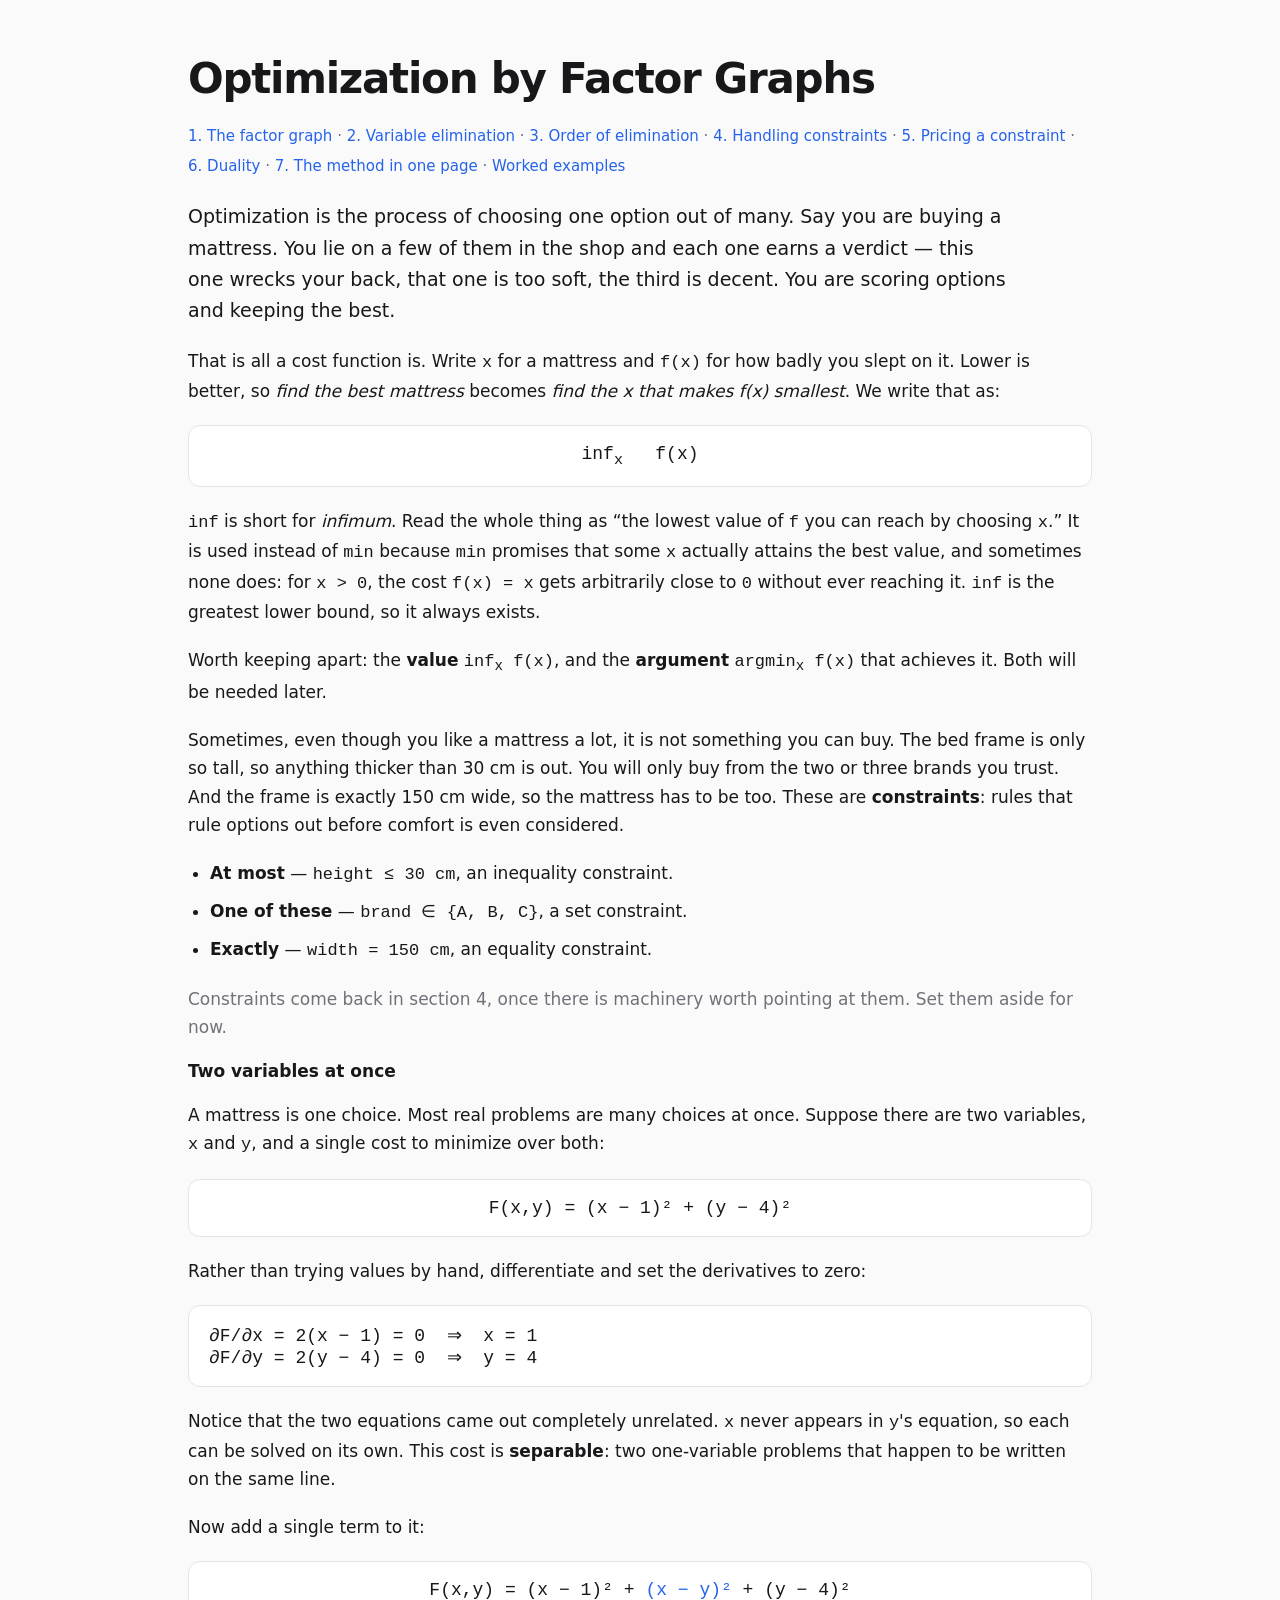
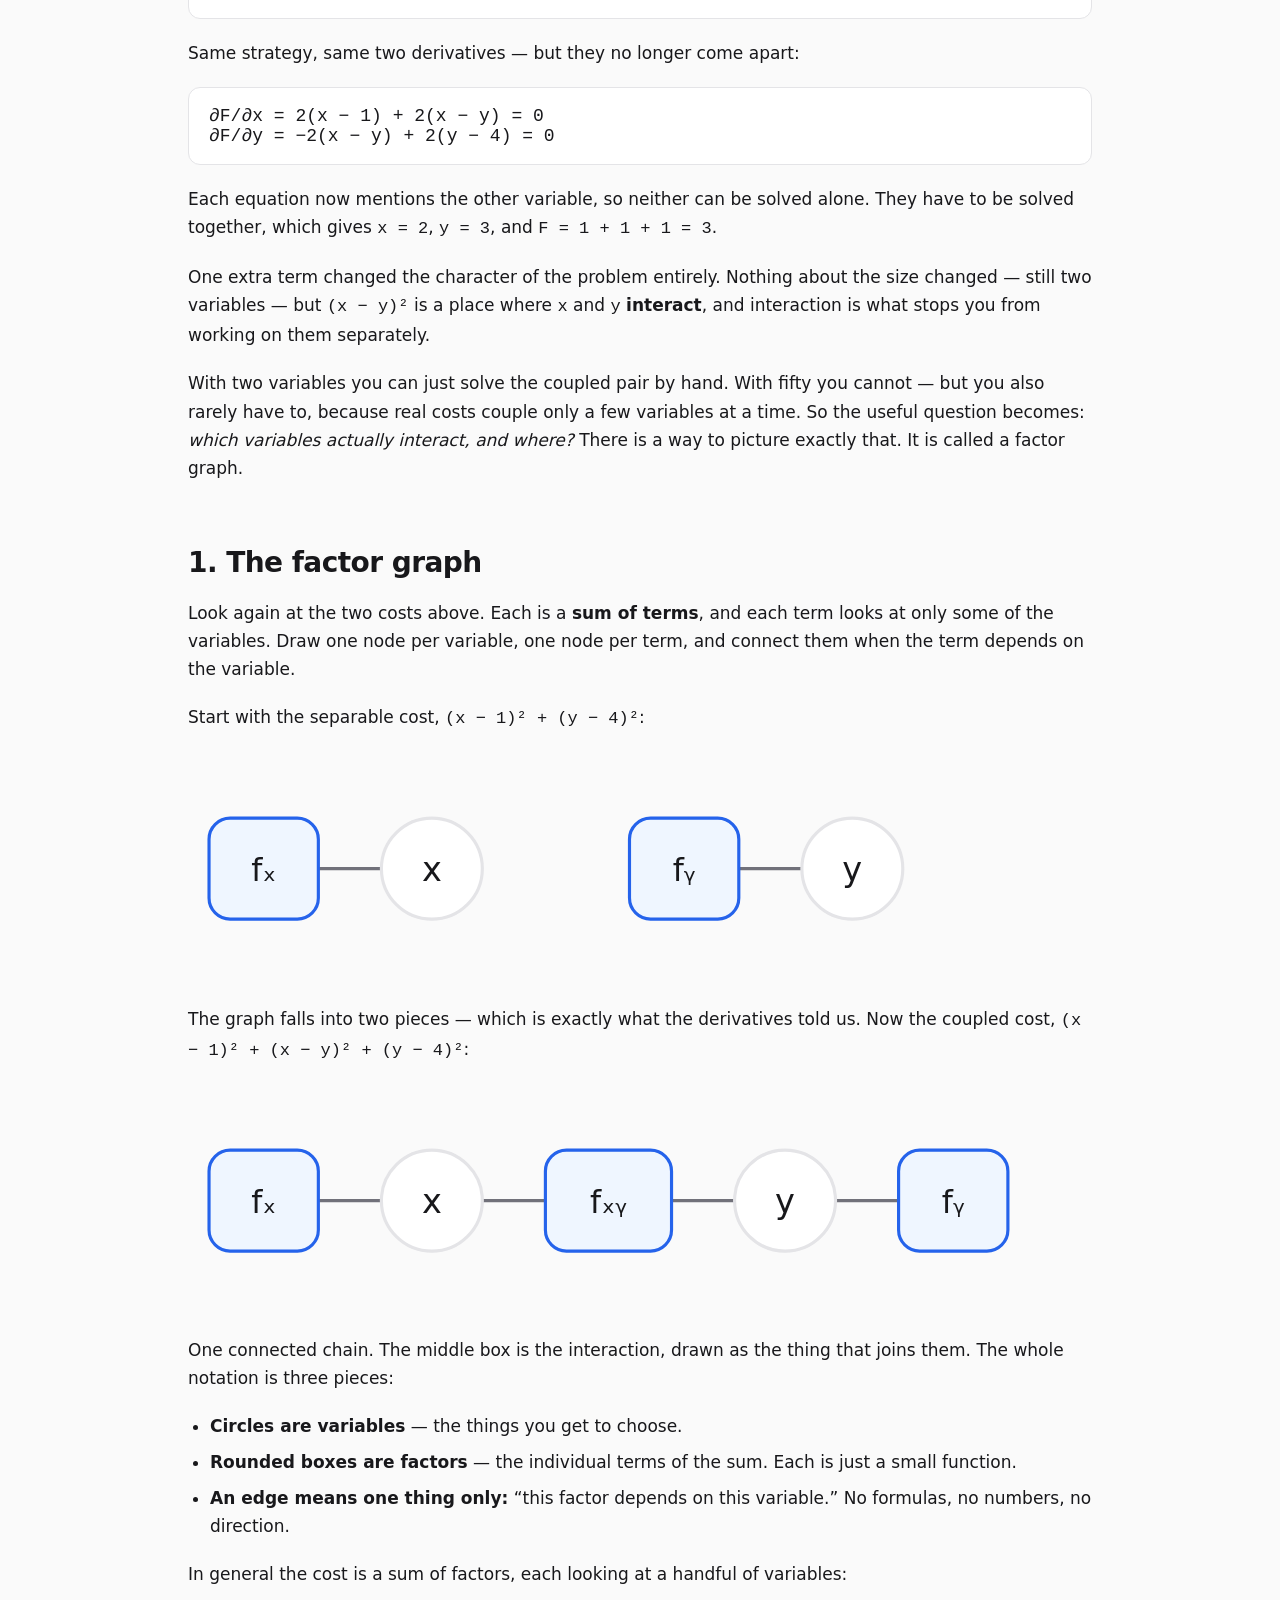
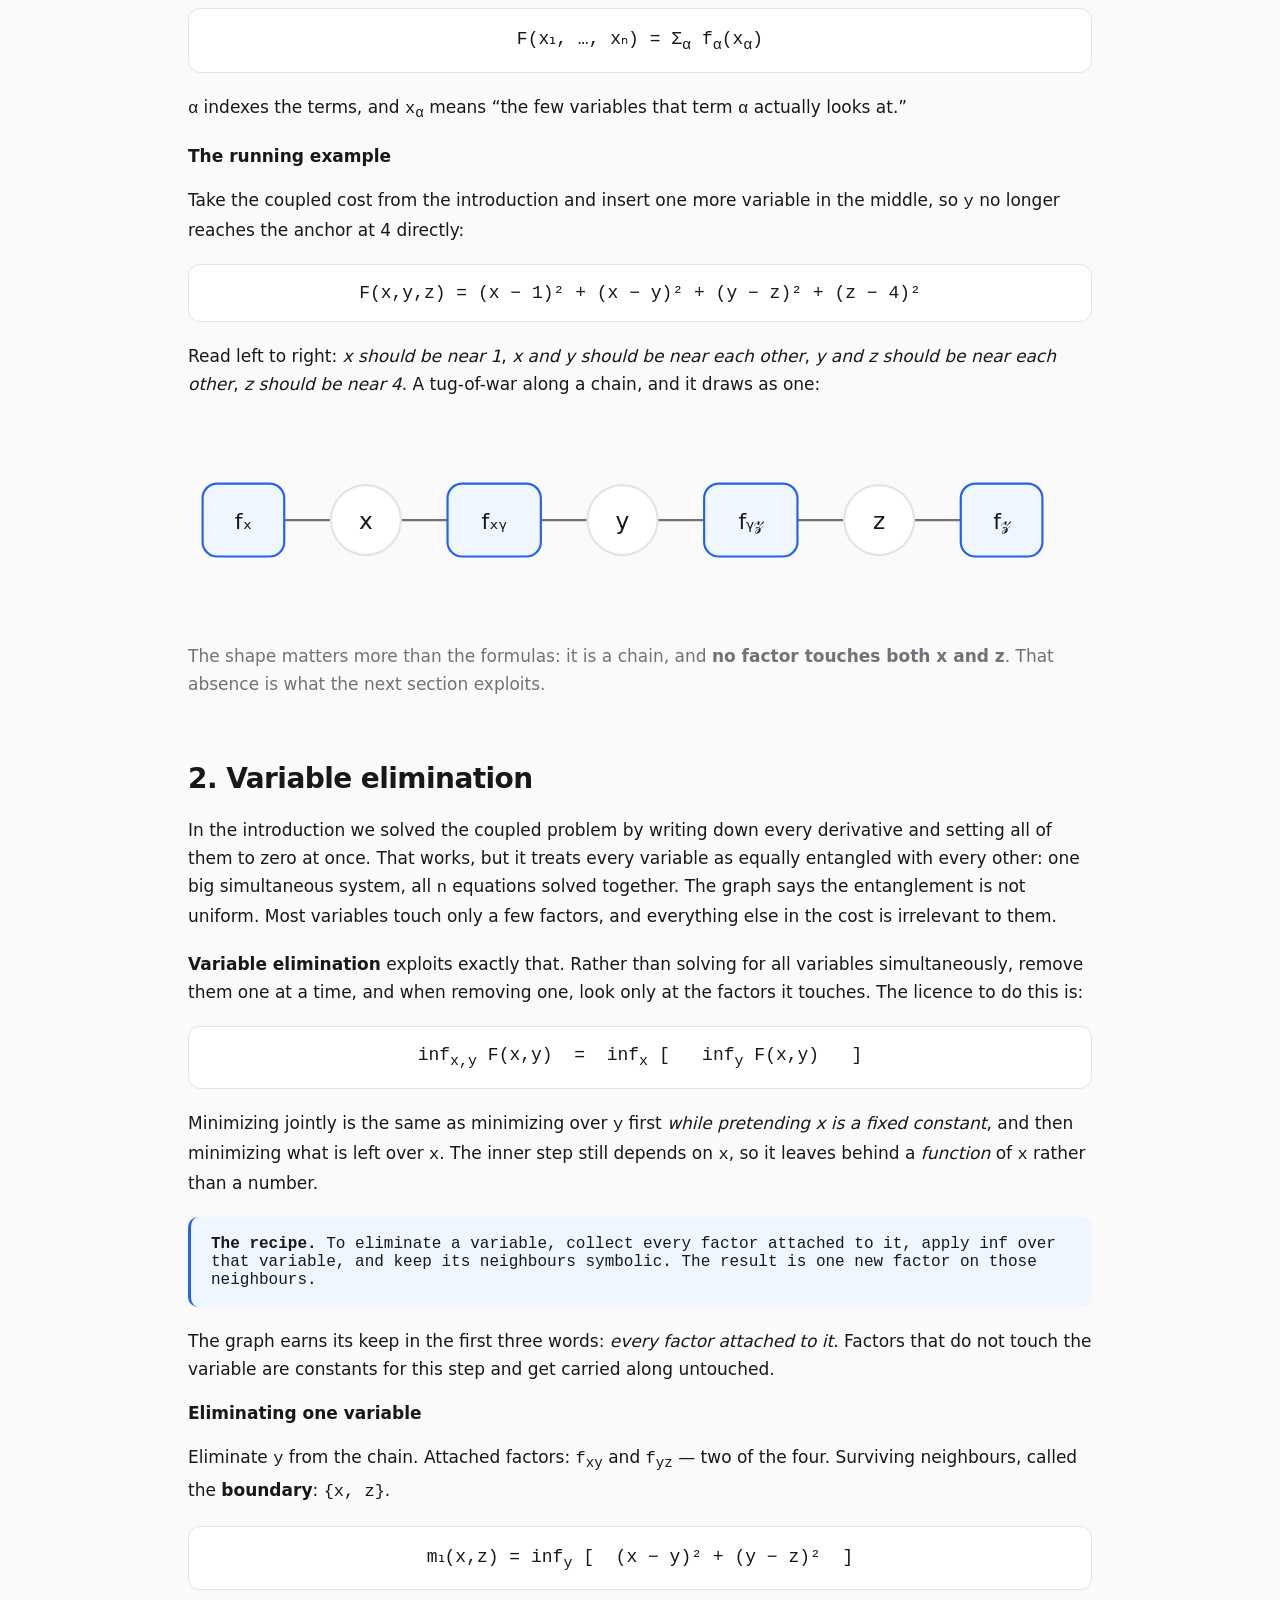
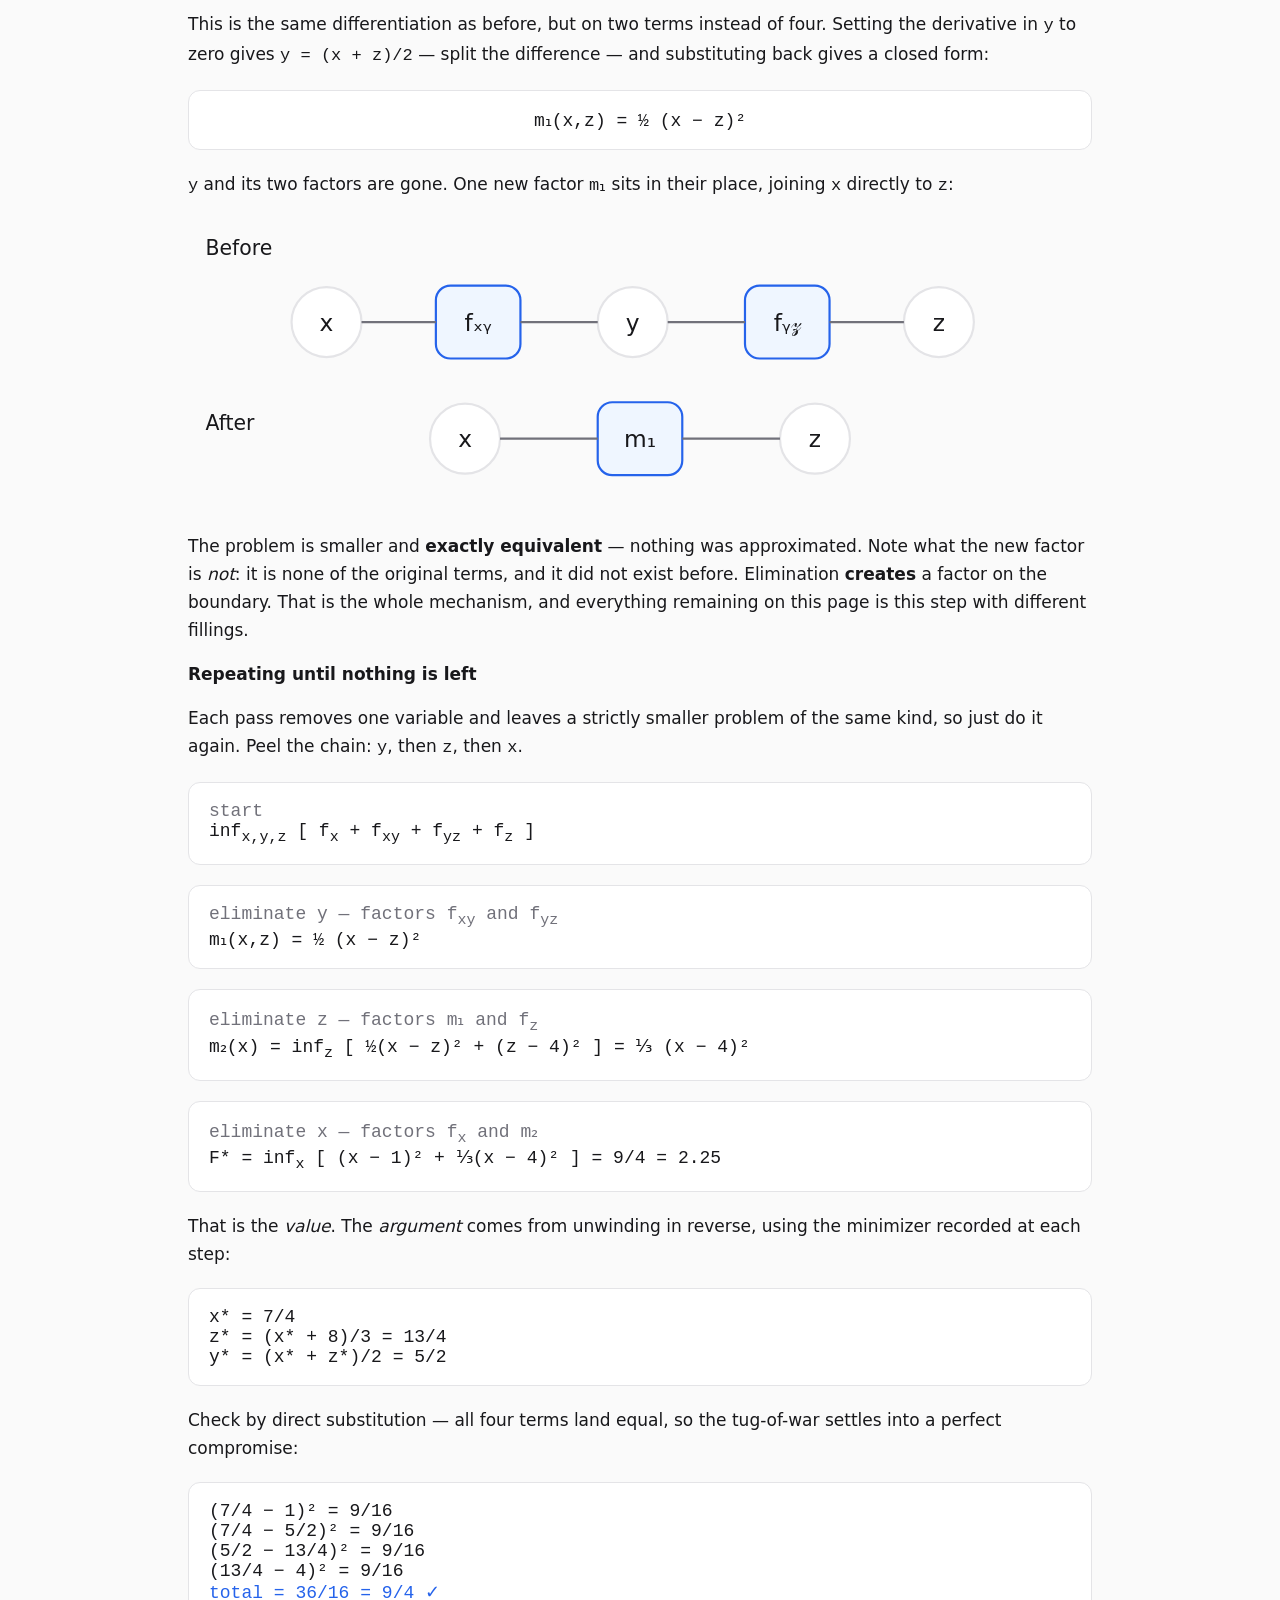
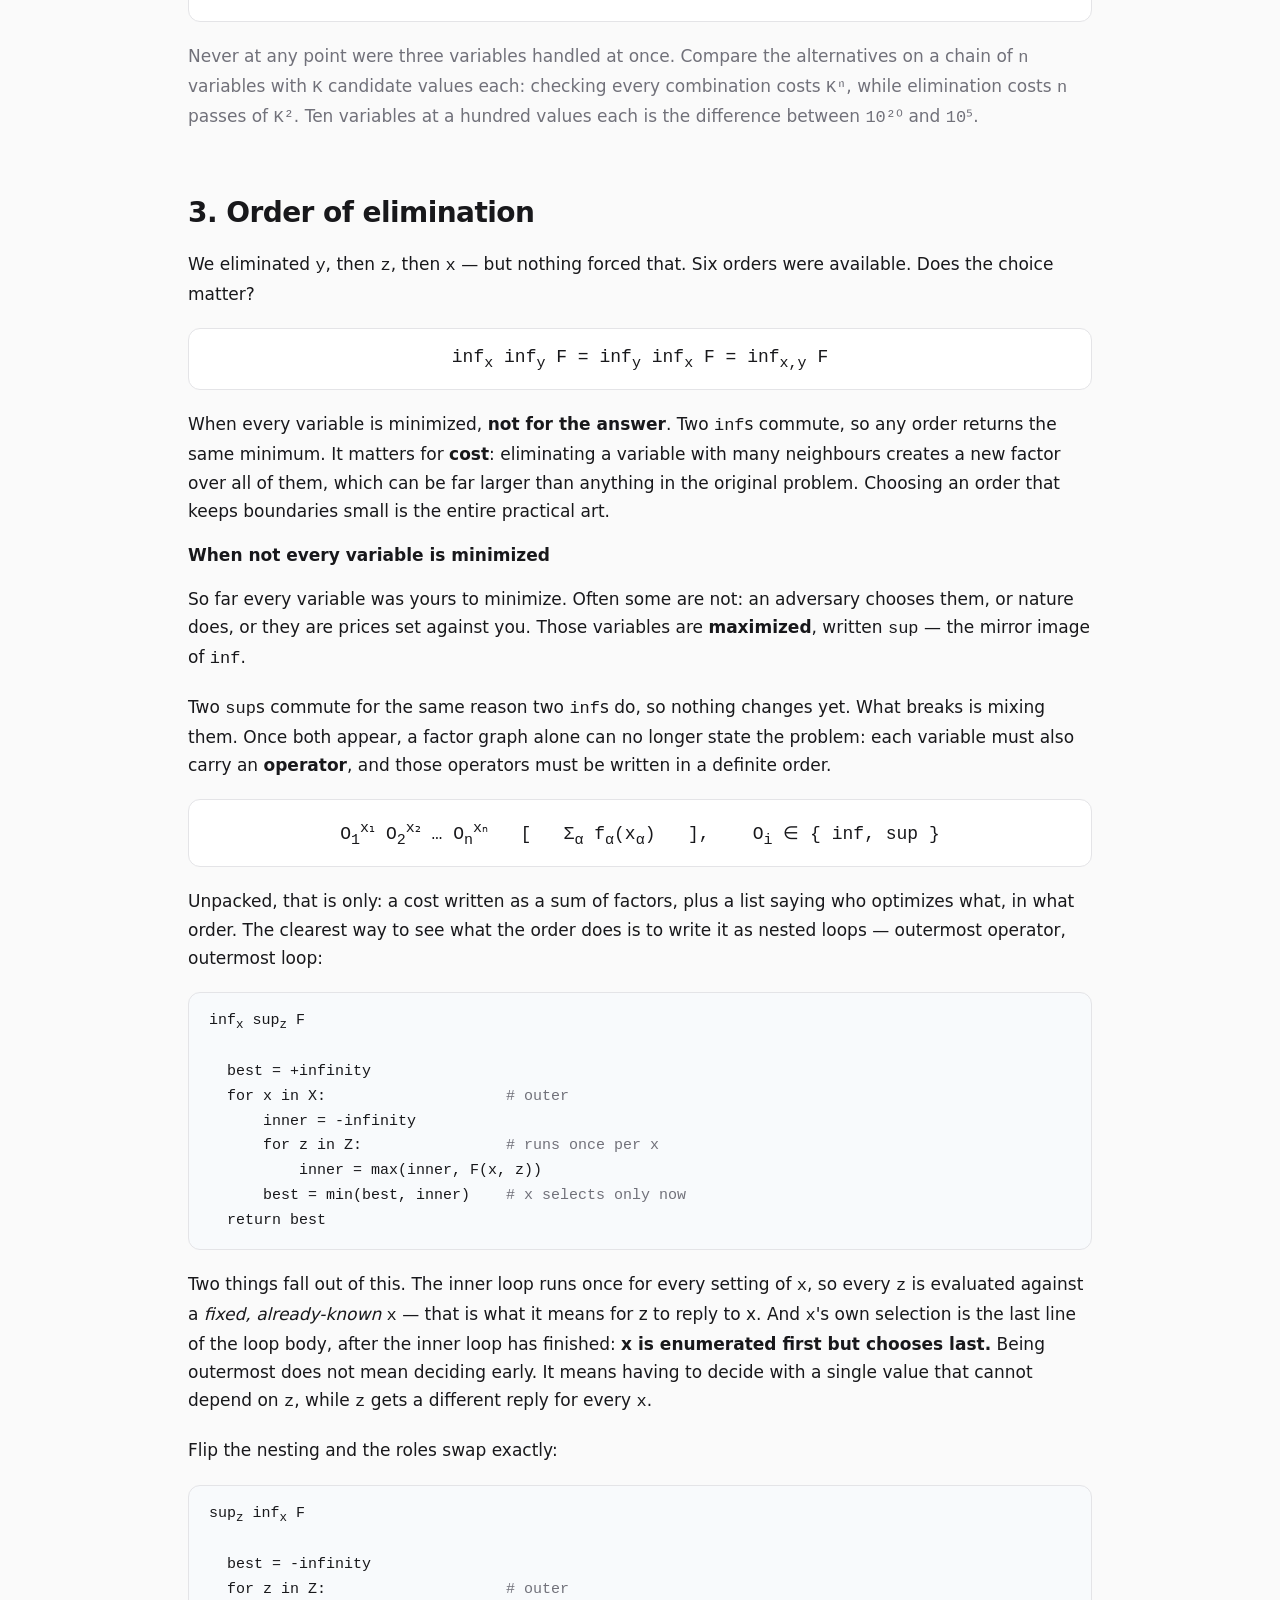
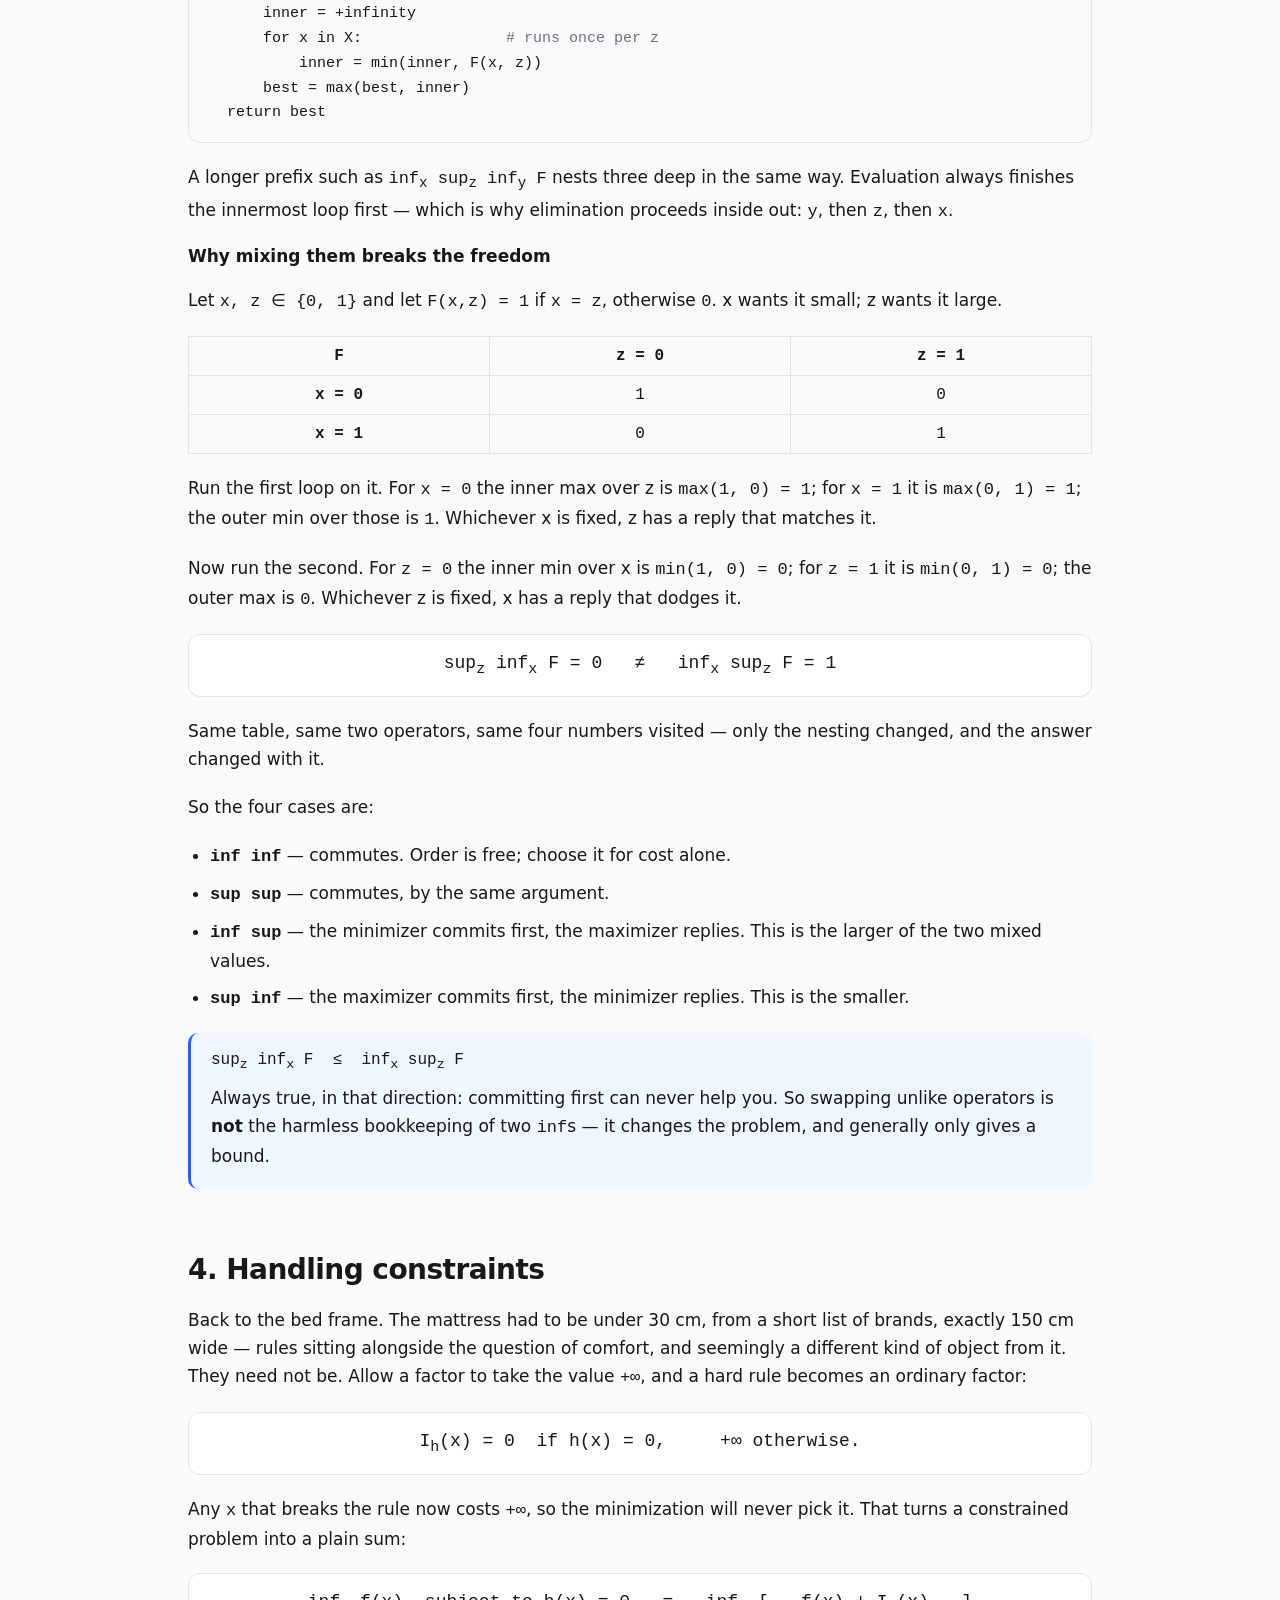
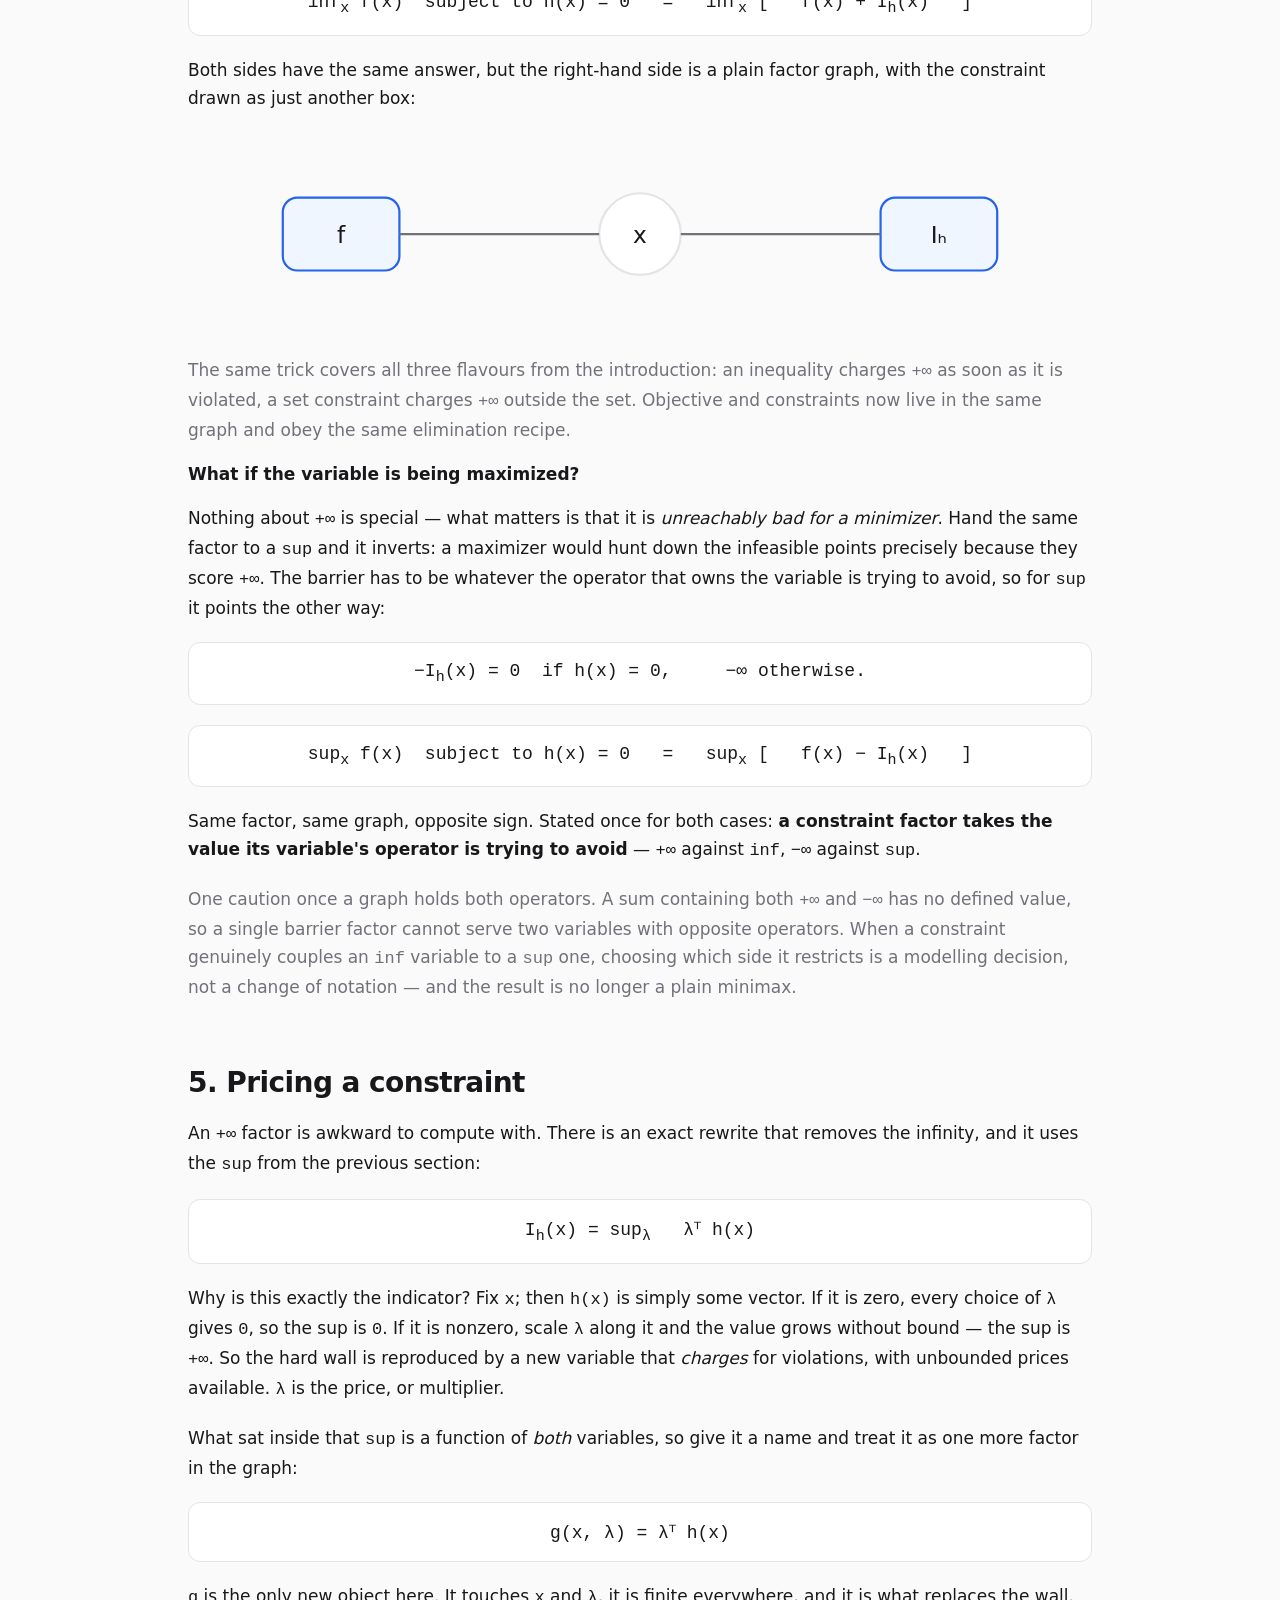
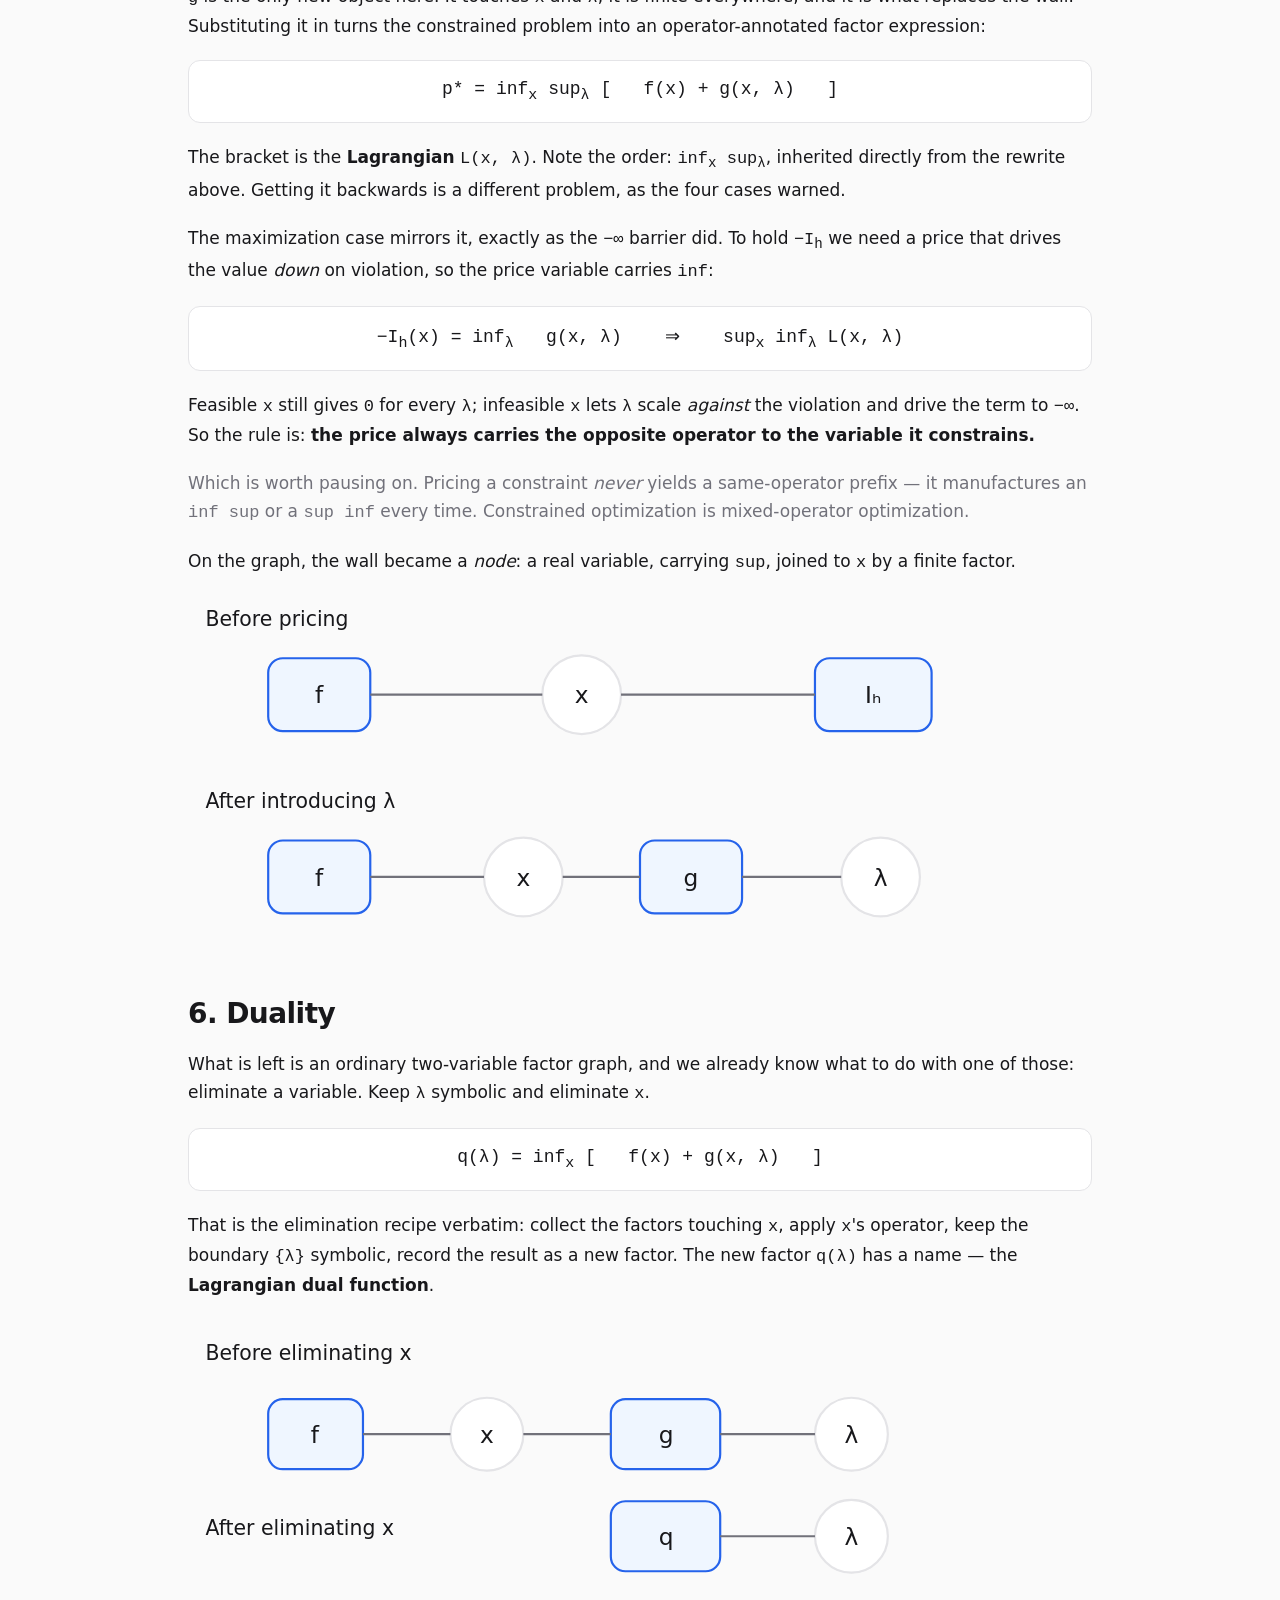
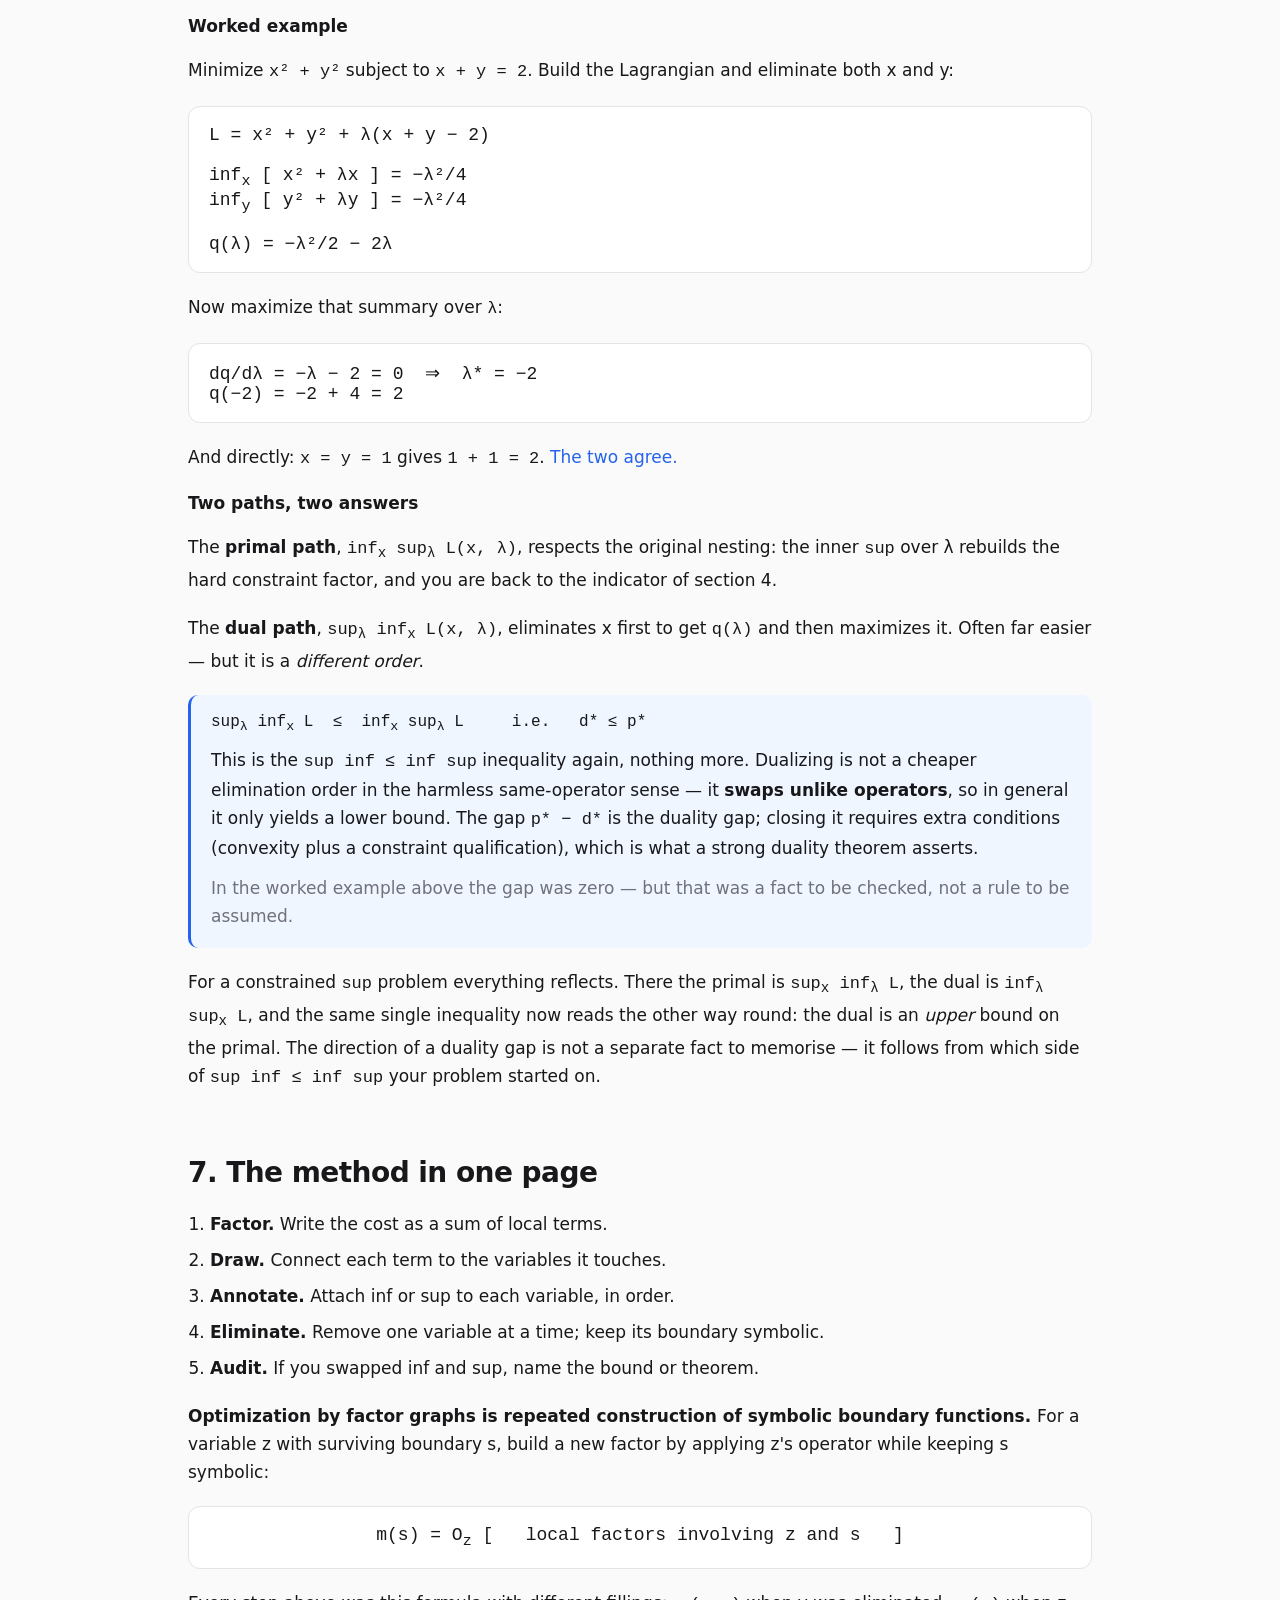
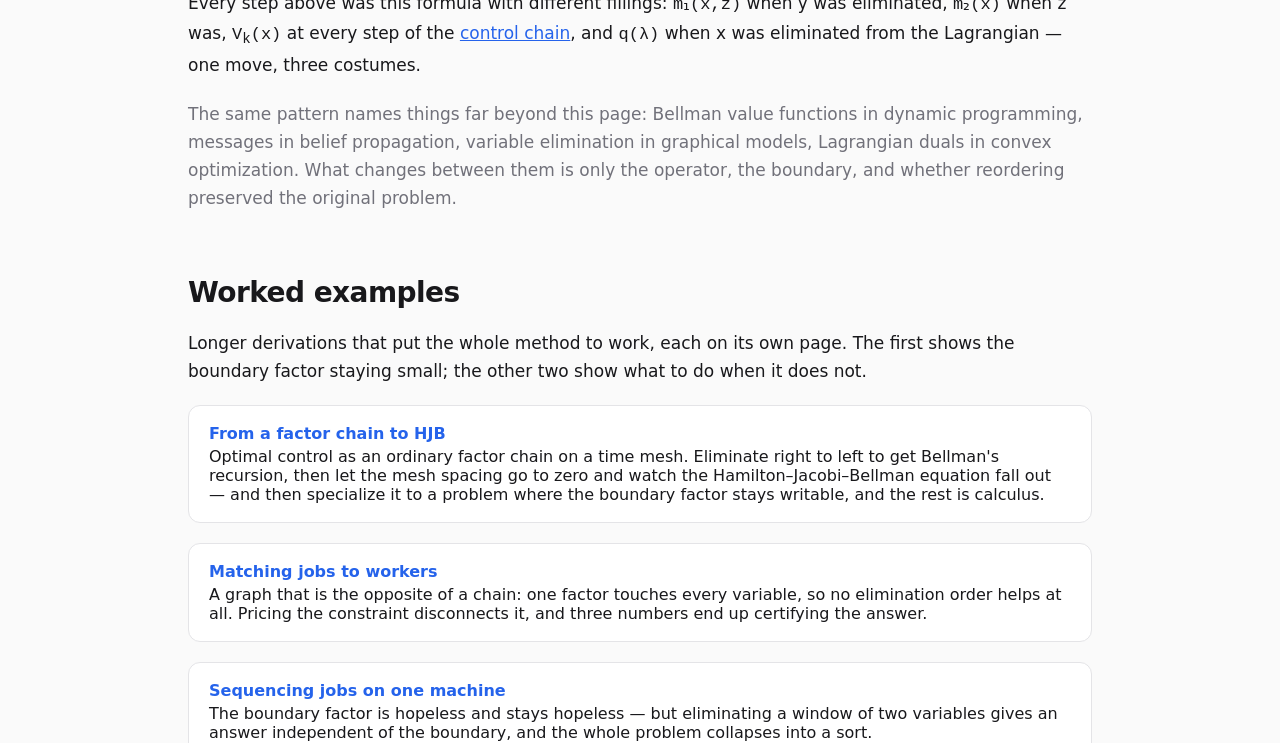
==== commit 1861b221: "vault backup: 2026-08-20 23:13:16" ====
--- a/optimization/factor-graphs/index.html
+++ b/optimization/factor-graphs/index.html
@@ -1250,7 +1250,8 @@
 
     <p>
       Longer derivations that put the whole method to work, each on its own
-      page.
+      page. The first shows the boundary factor staying small; the other two
+      show what to do when it does not.
     </p>
 
     <a class="card-link" href="worked-examples/hjb.html">
@@ -1261,6 +1262,20 @@
       then specialize it to a problem where the boundary factor stays
       writable, and the rest is calculus.
     </a>
+
+    <a class="card-link" href="worked-examples/assignment.html">
+      <strong>Matching jobs to workers</strong>
+      A graph that is the opposite of a chain: one factor touches every
+      variable, so no elimination order helps at all. Pricing the constraint
+      disconnects it, and three numbers end up certifying the answer.
+    </a>
+
+    <a class="card-link" href="worked-examples/scheduling.html">
+      <strong>Sequencing jobs on one machine</strong>
+      The boundary factor is hopeless and stays hopeless — but eliminating a
+      window of two variables gives an answer independent of the boundary,
+      and the whole problem collapses into a sort.
+    </a>
   </section>
 
 </div>
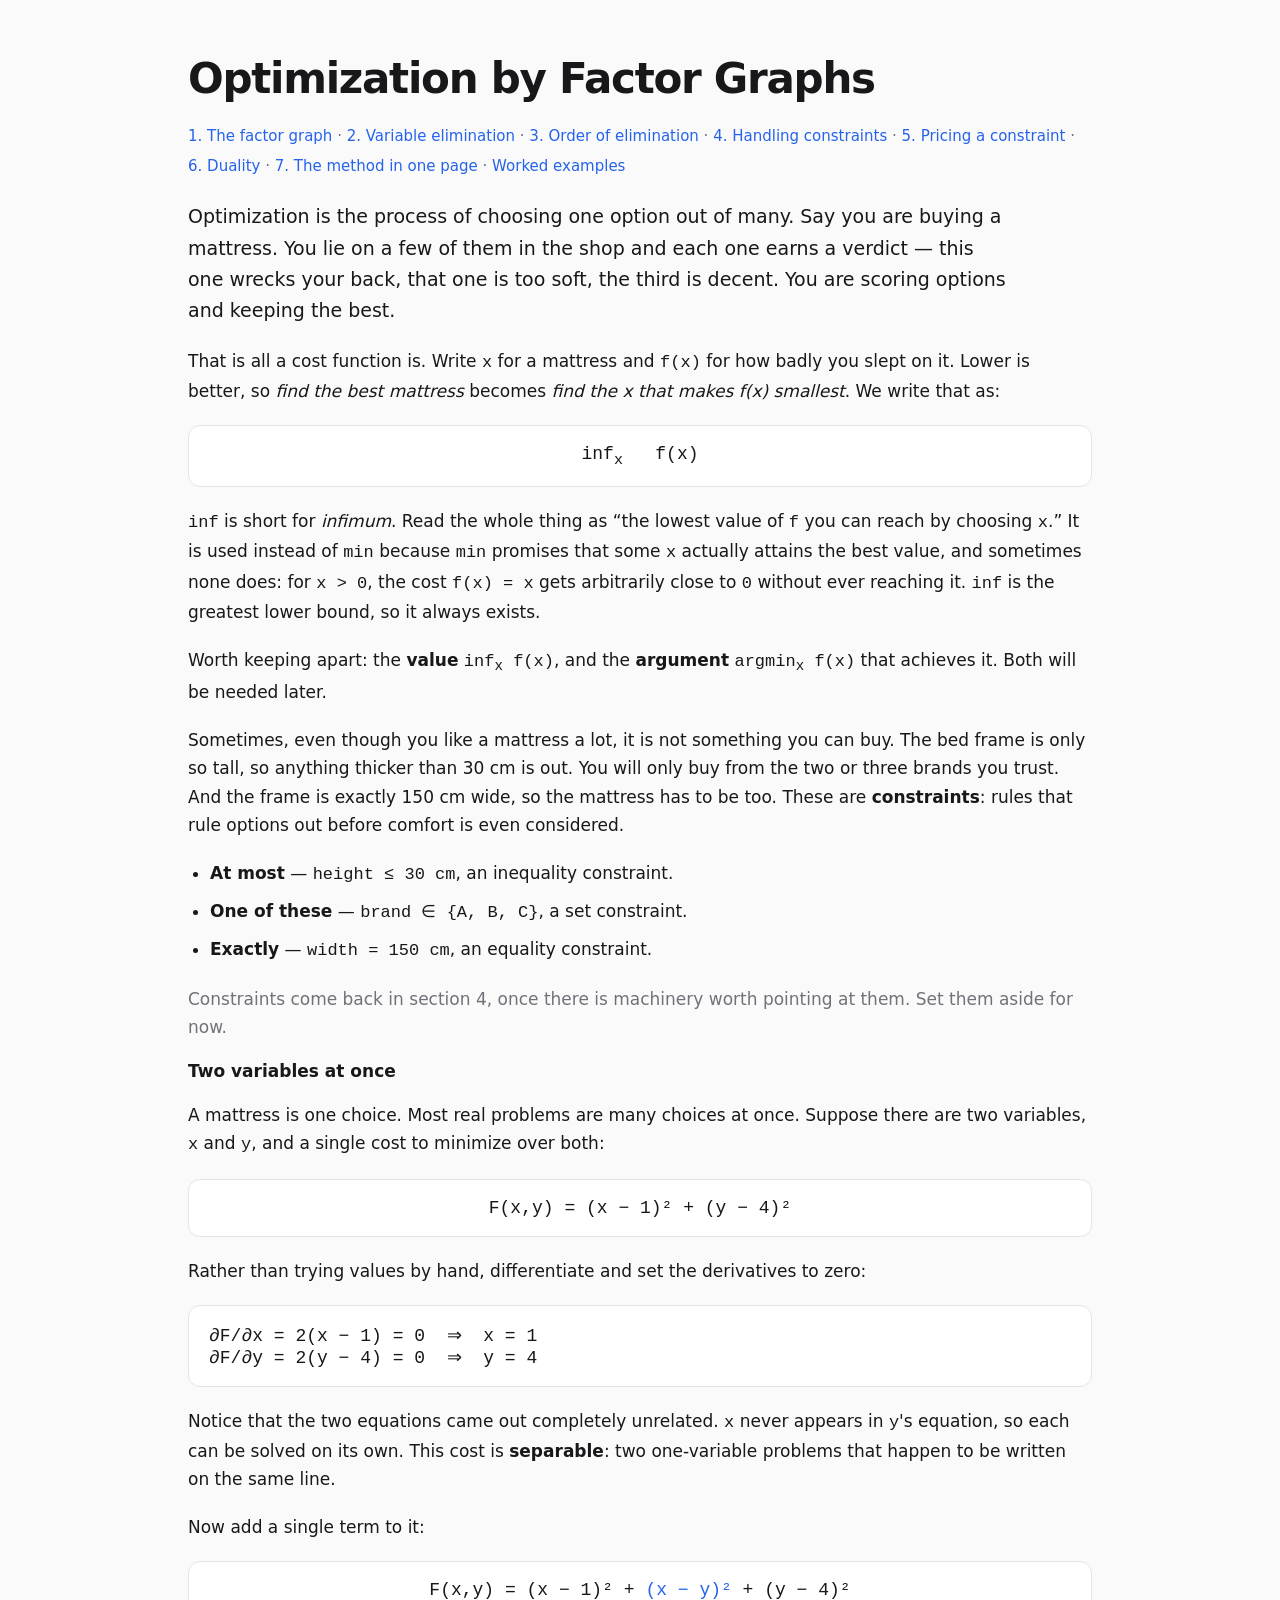
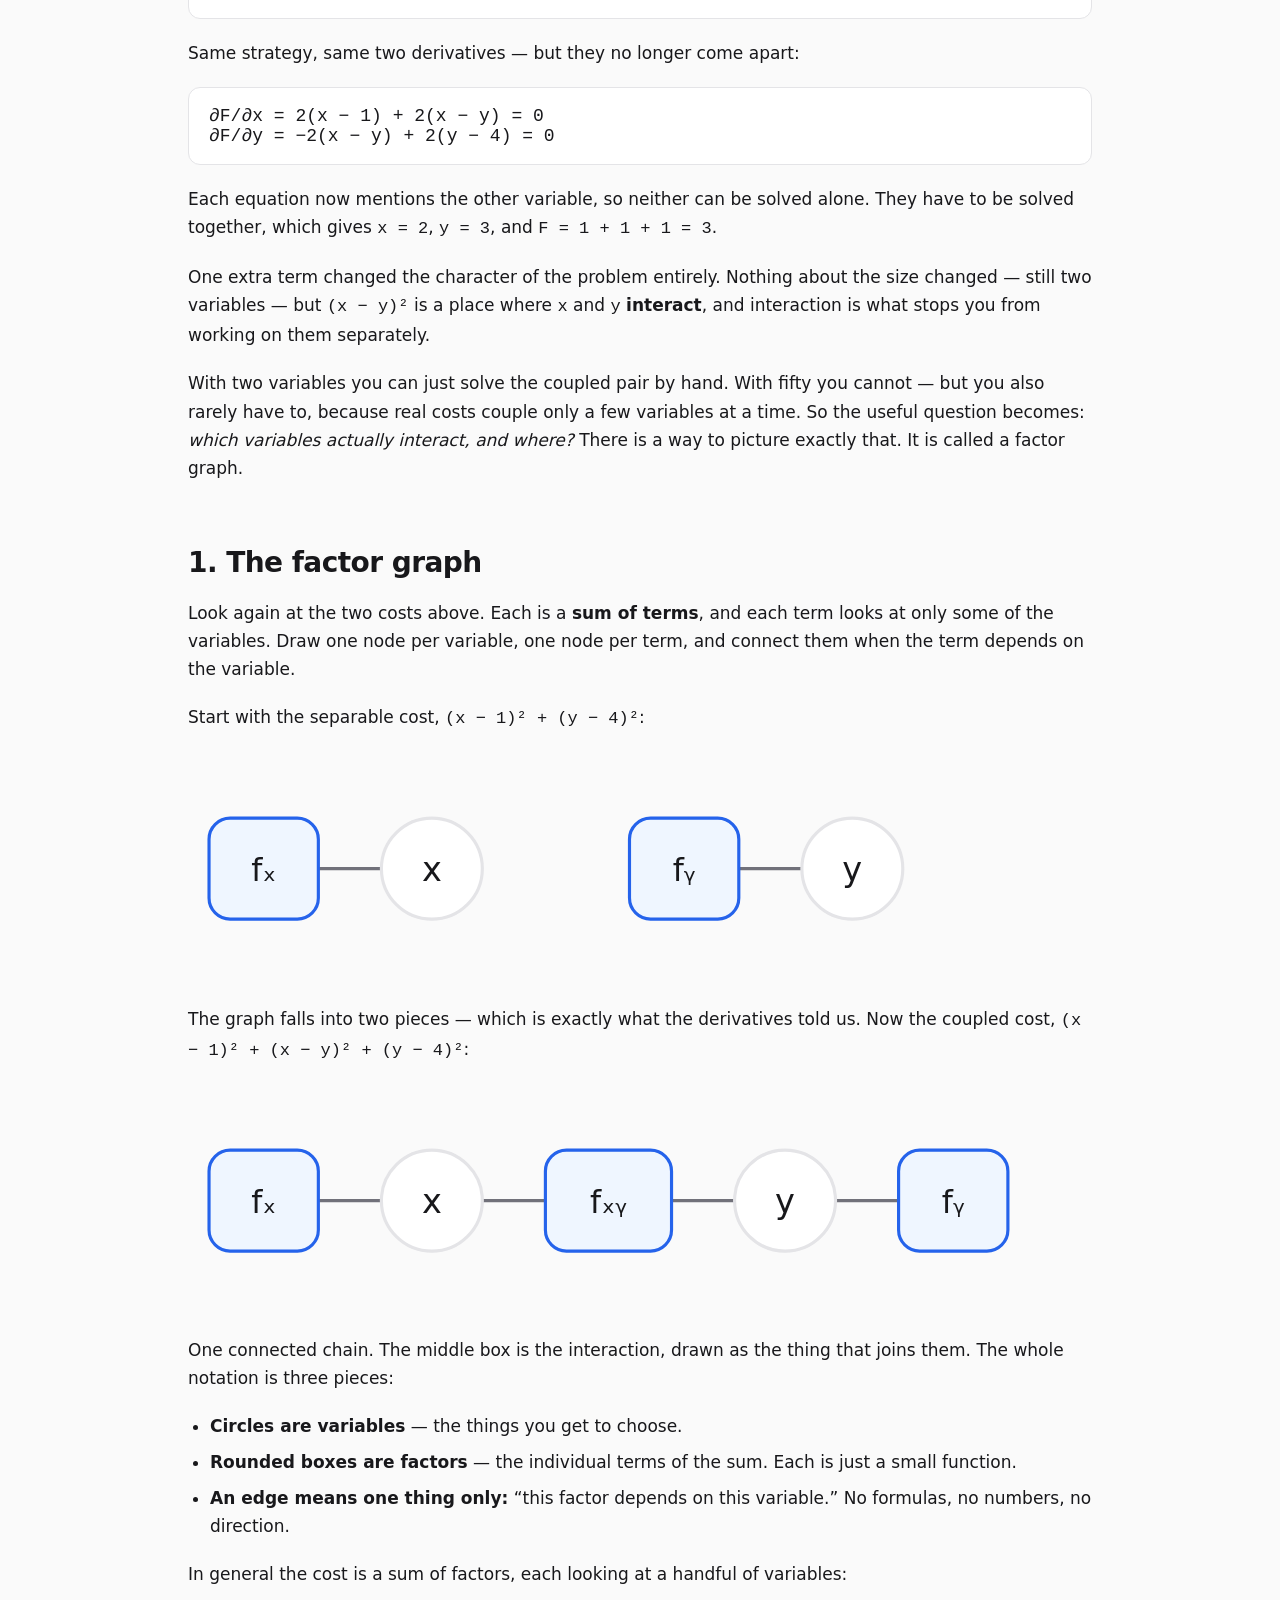
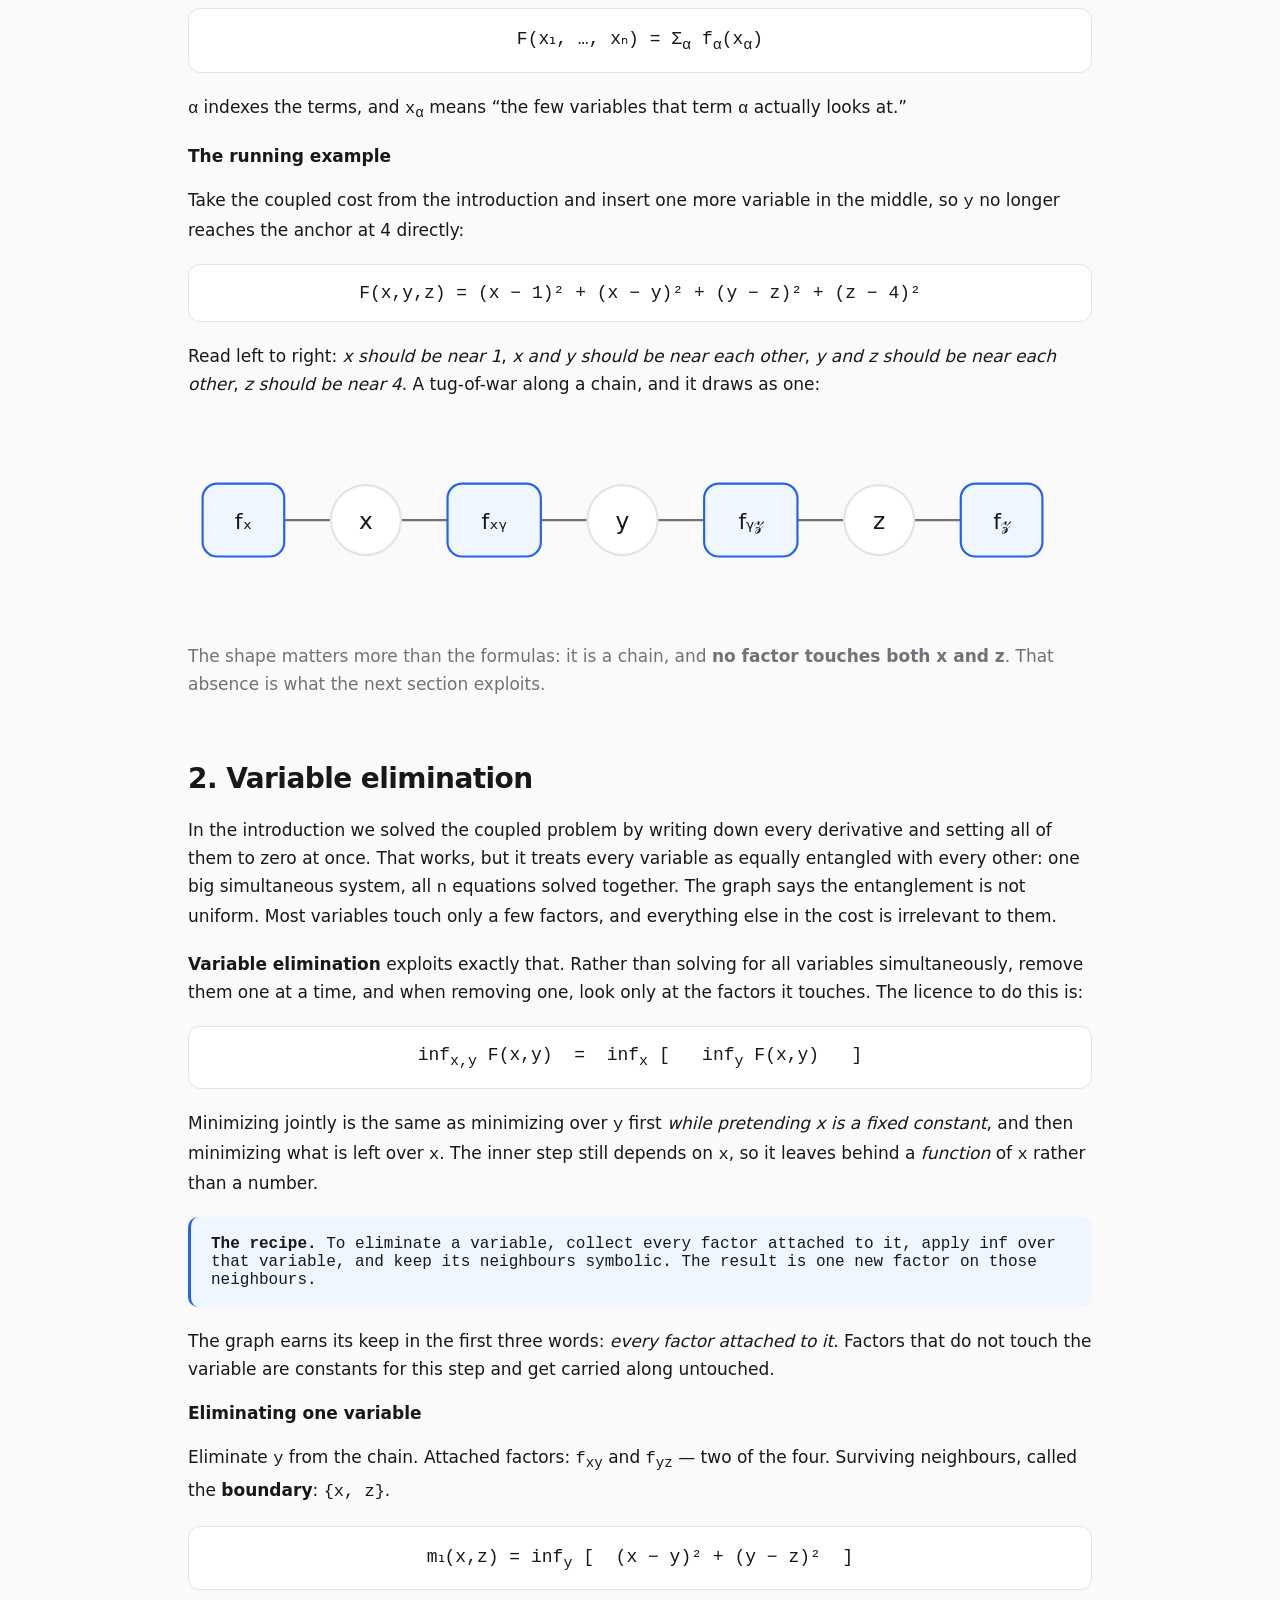
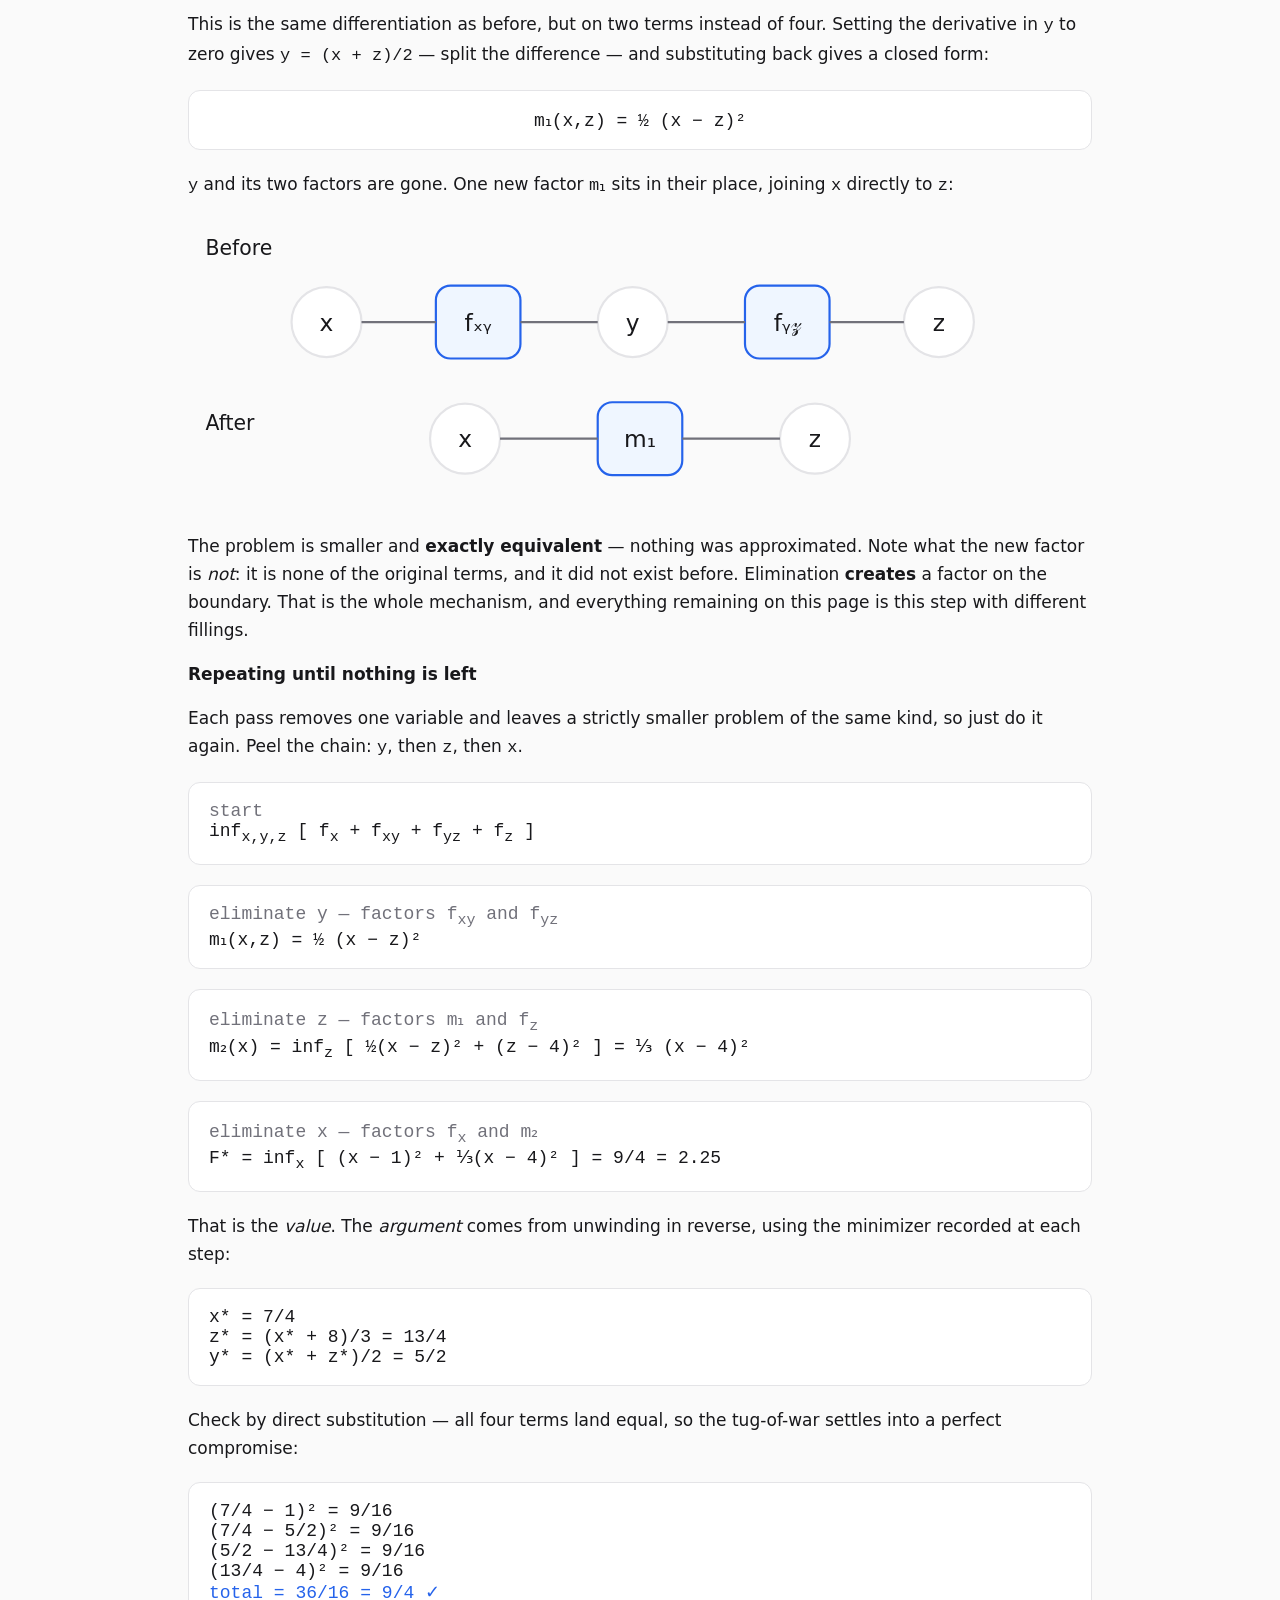
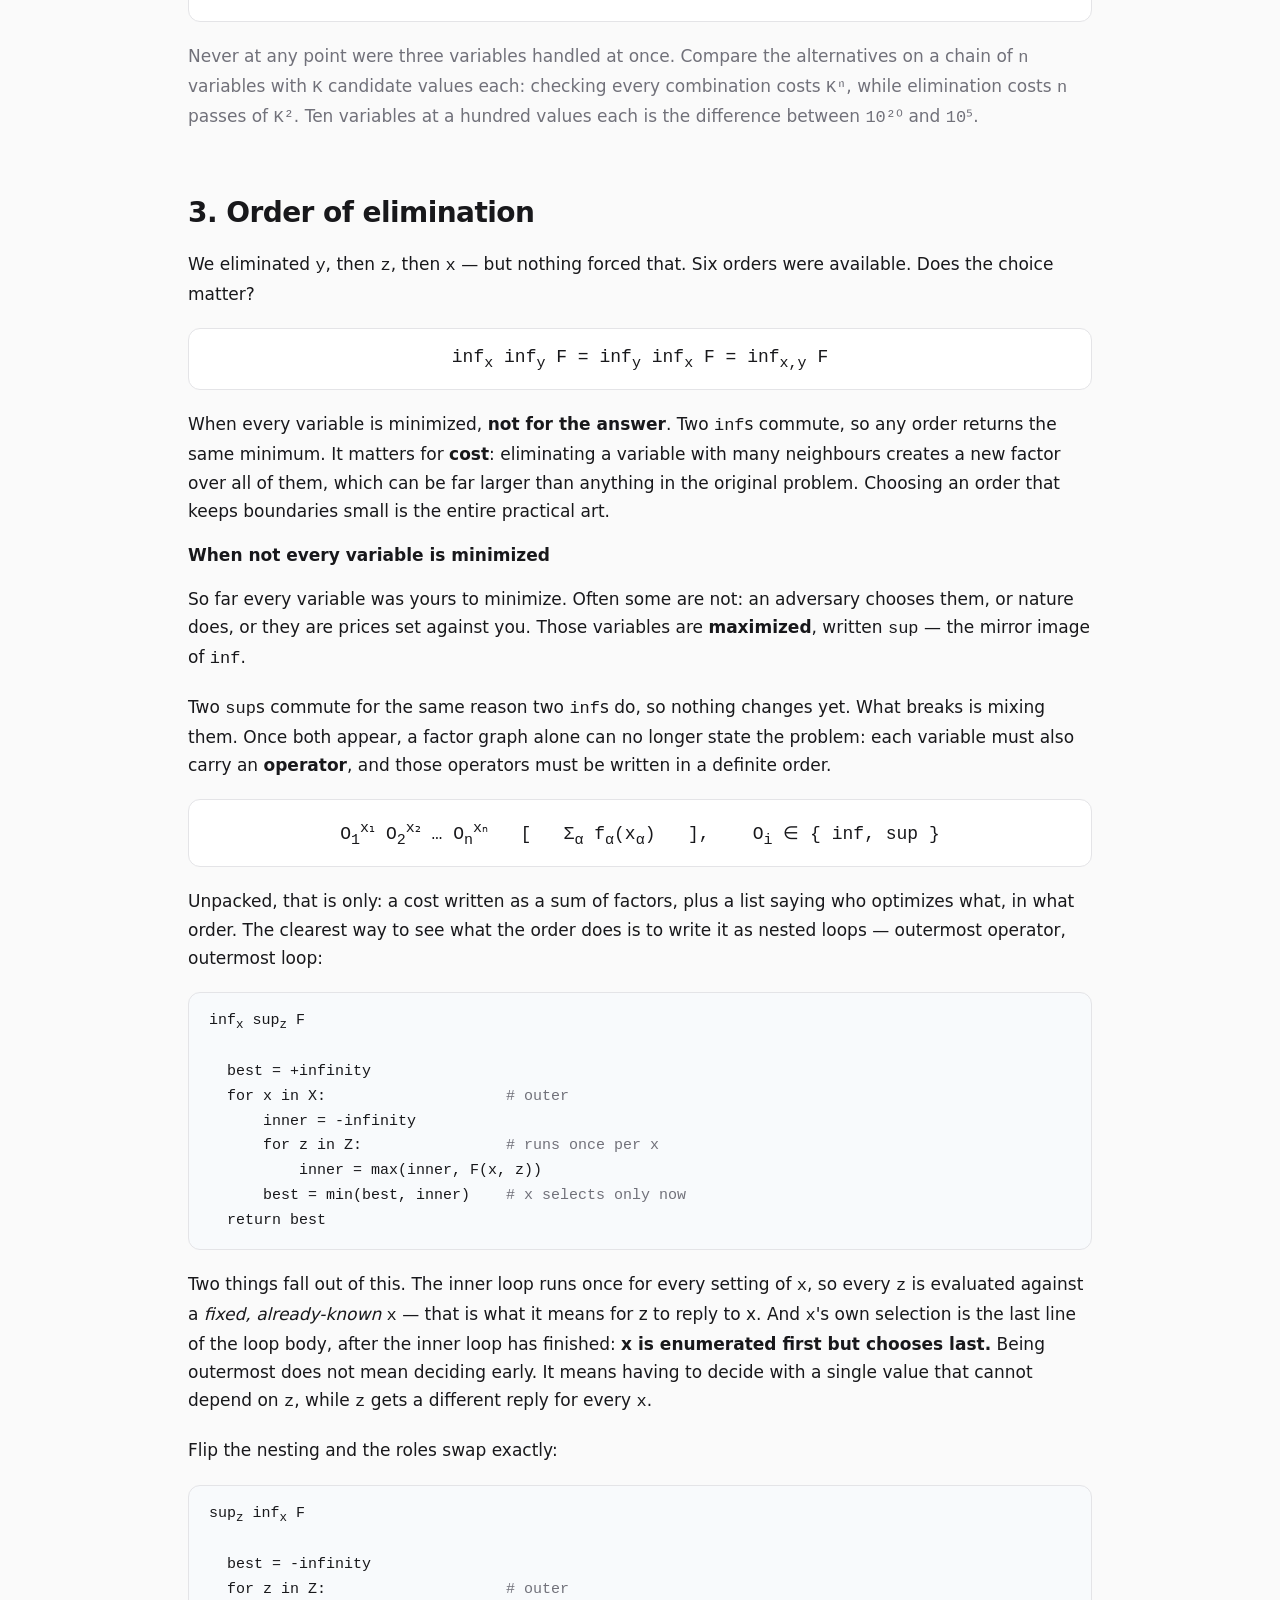
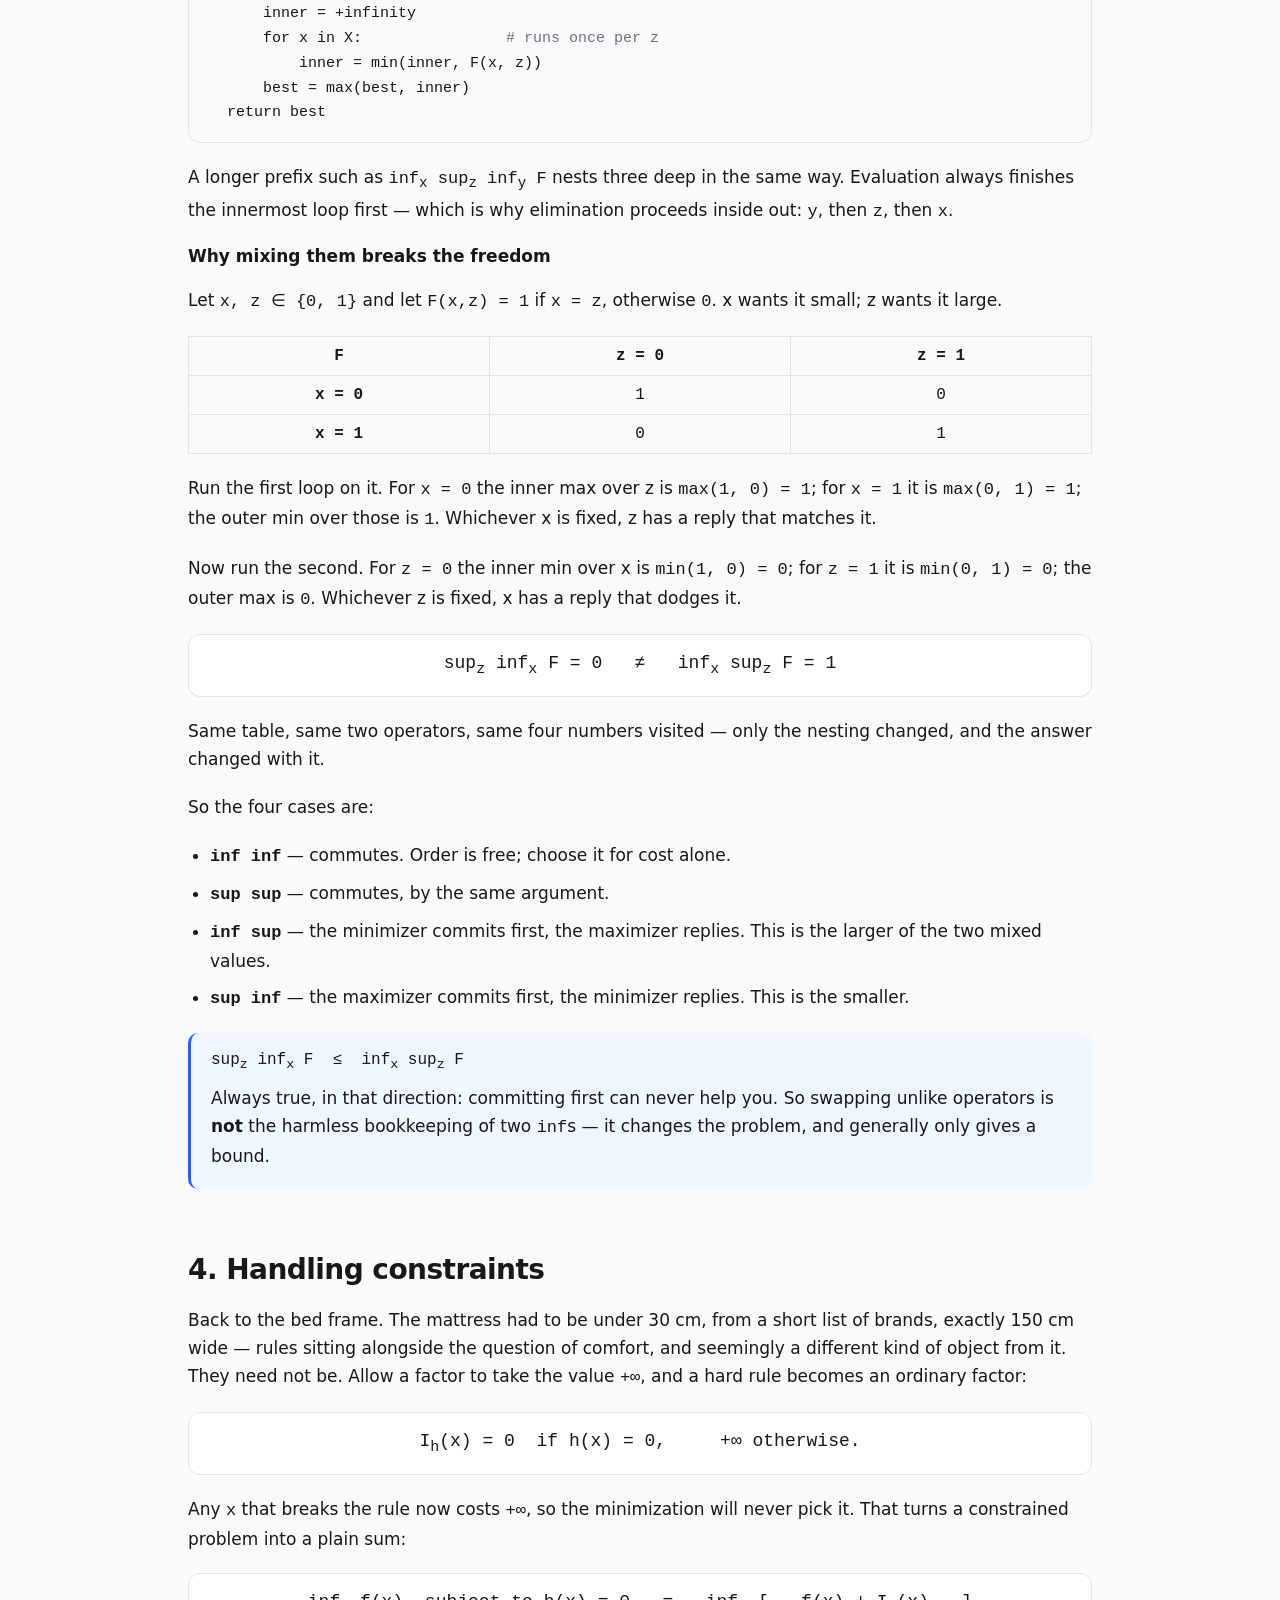
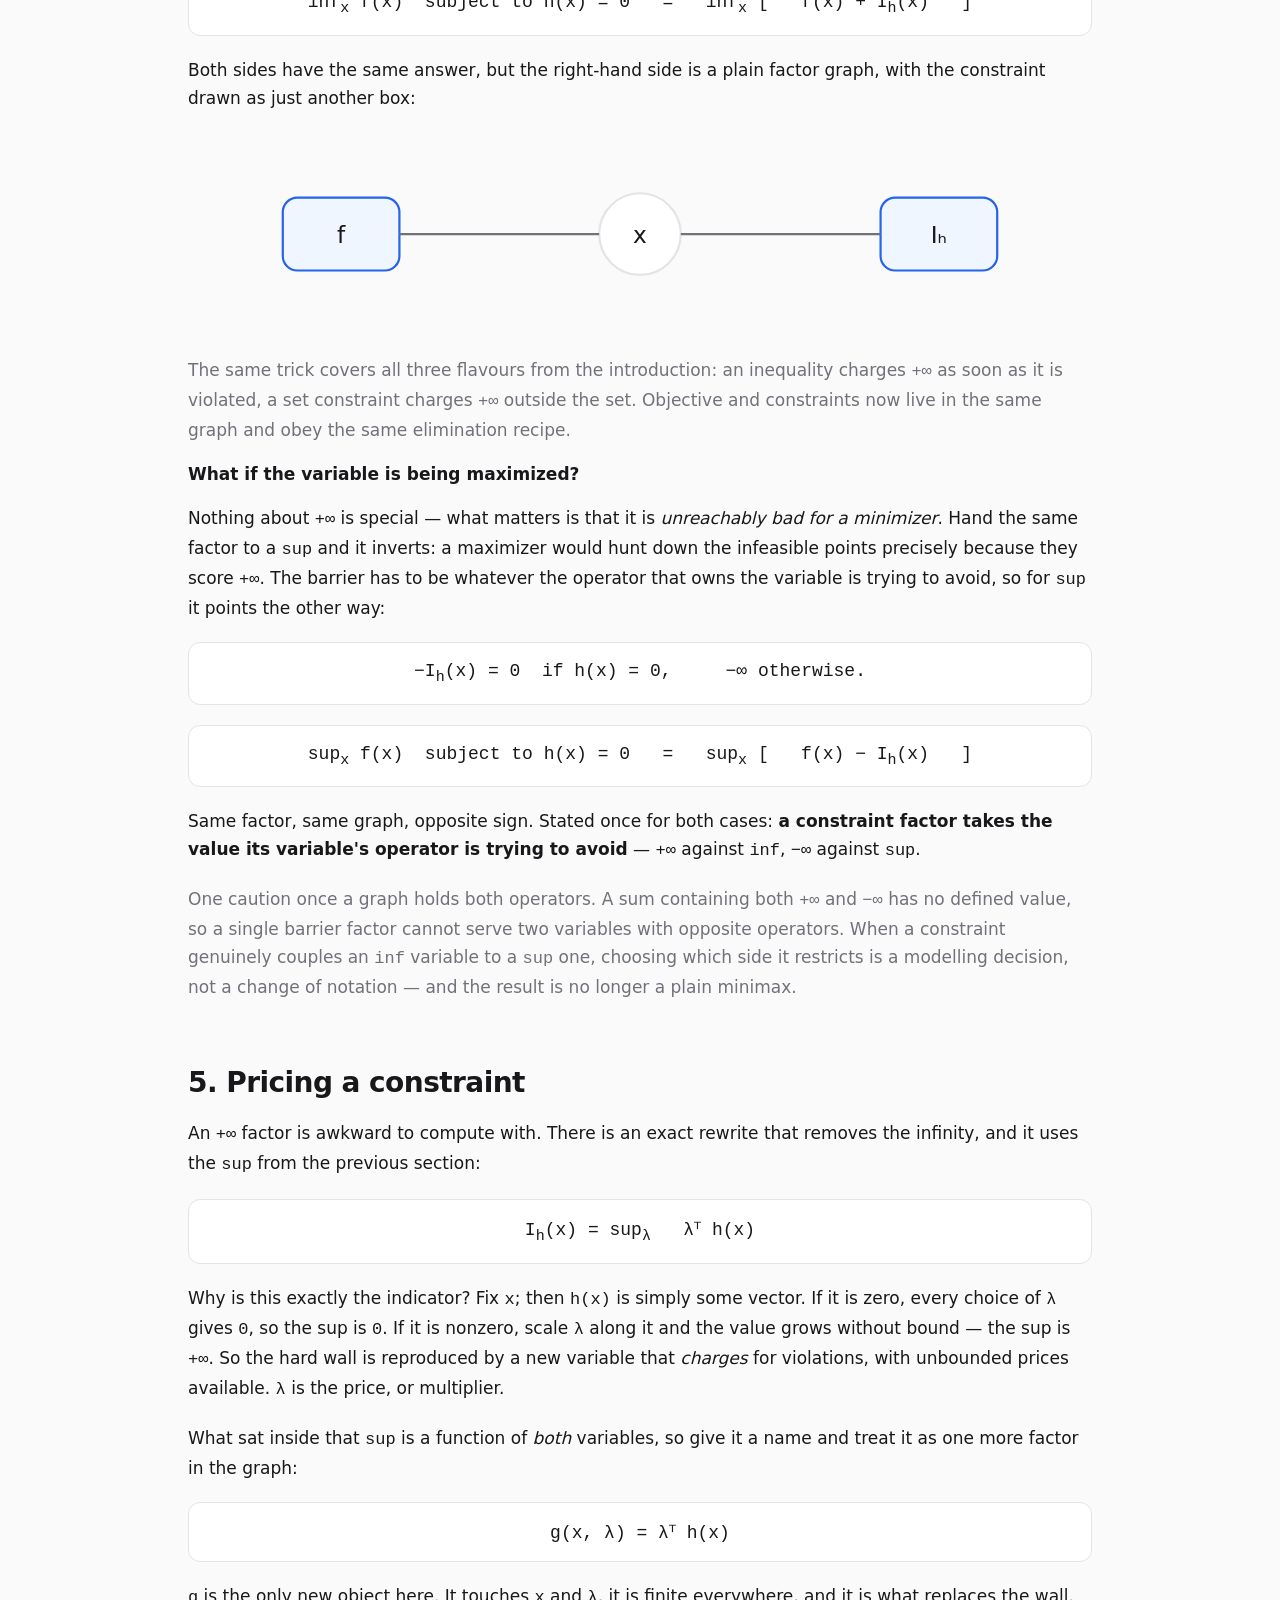
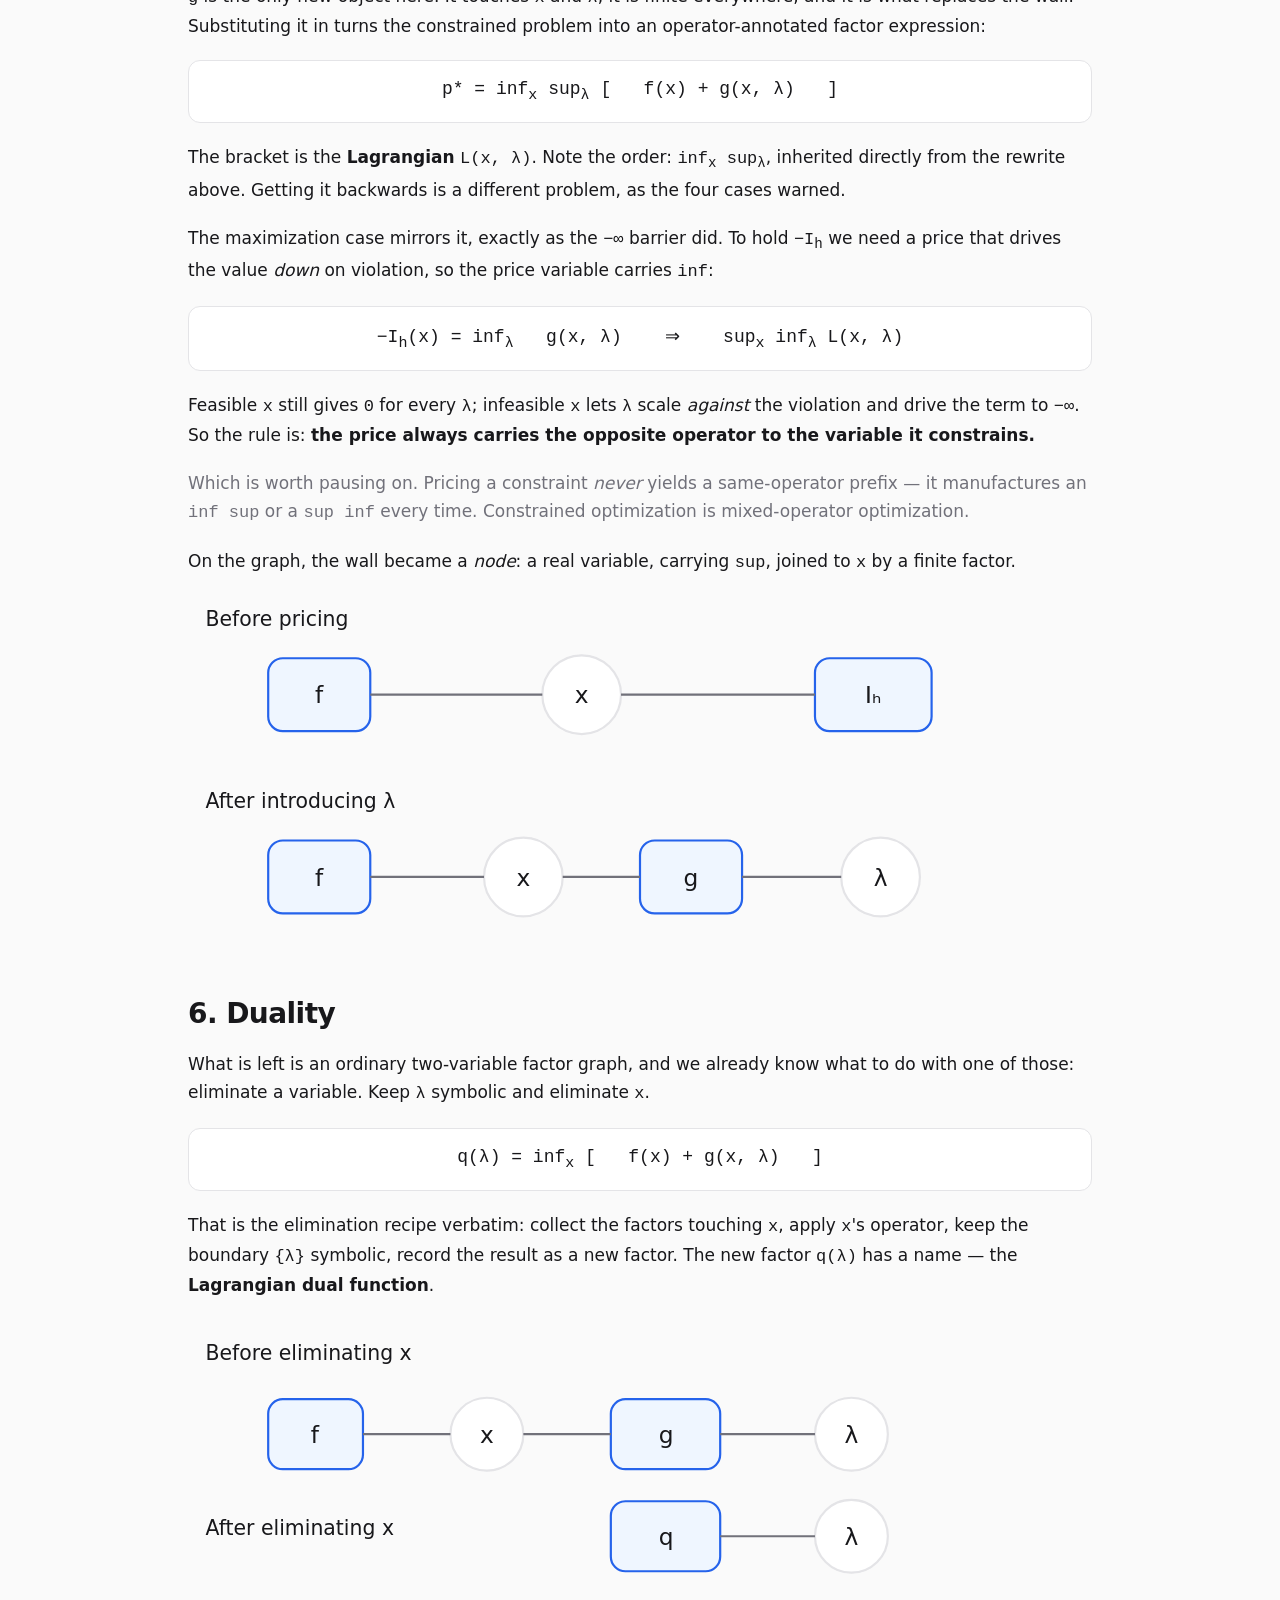
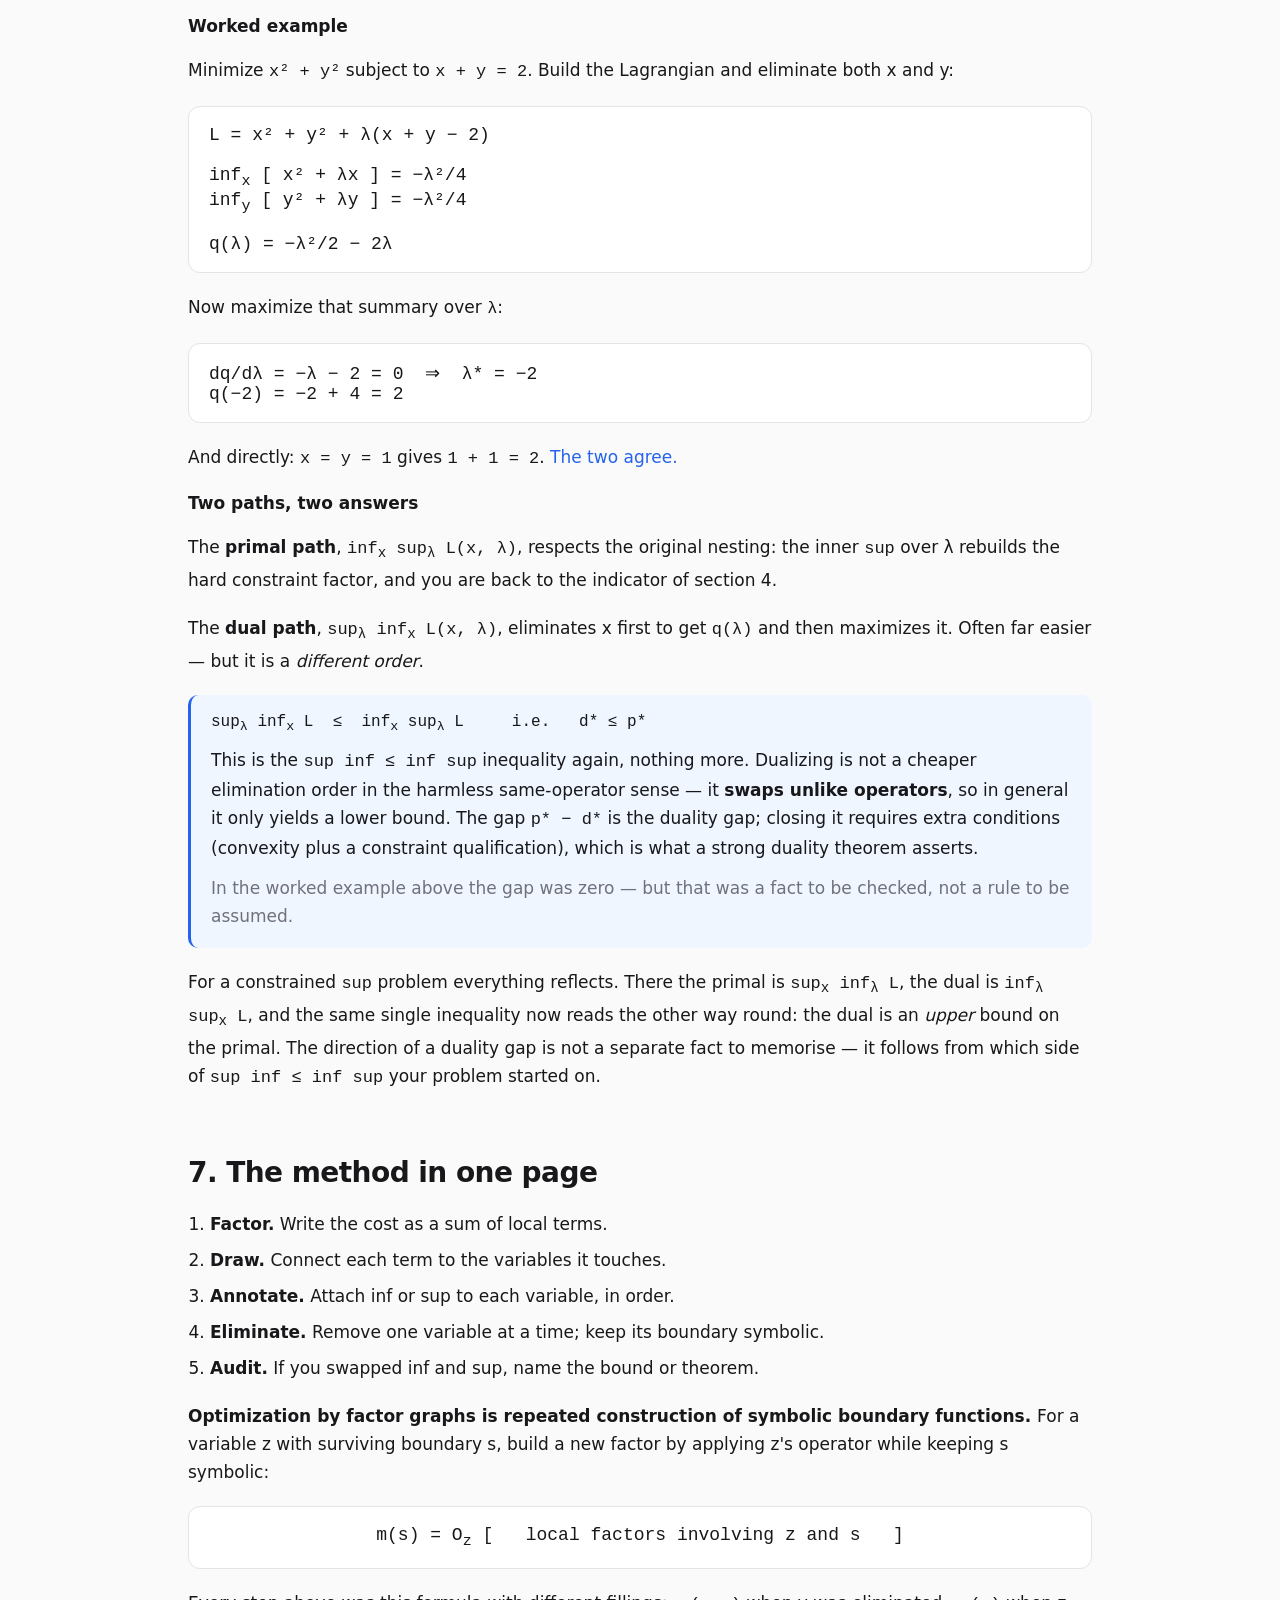
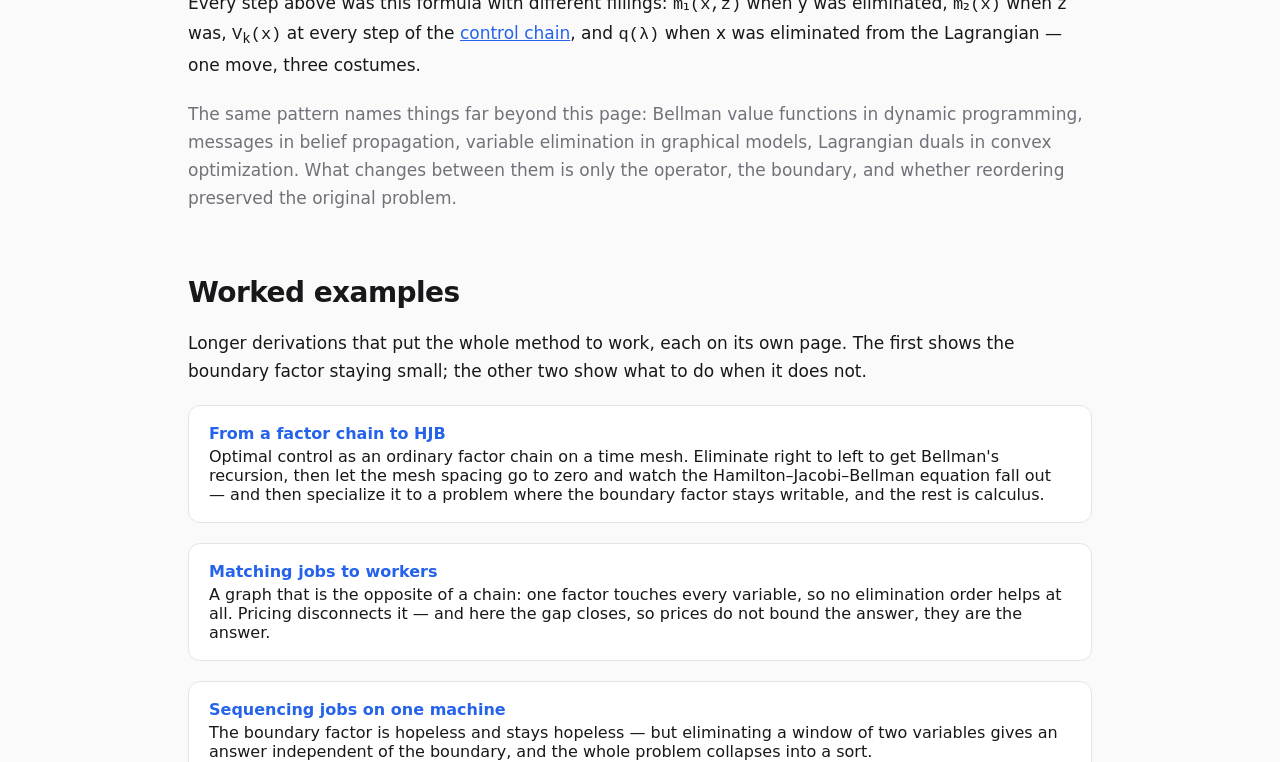
==== commit 3de7986f: "vault backup: 2026-08-20 23:18:42" ====
--- a/optimization/factor-graphs/index.html
+++ b/optimization/factor-graphs/index.html
@@ -1266,8 +1266,9 @@
     <a class="card-link" href="worked-examples/assignment.html">
       <strong>Matching jobs to workers</strong>
       A graph that is the opposite of a chain: one factor touches every
-      variable, so no elimination order helps at all. Pricing the constraint
-      disconnects it, and three numbers end up certifying the answer.
+      variable, so no elimination order helps at all. Pricing disconnects
+      it — and here the gap closes, so prices do not bound the answer, they
+      are the answer.
     </a>
 
     <a class="card-link" href="worked-examples/scheduling.html">
